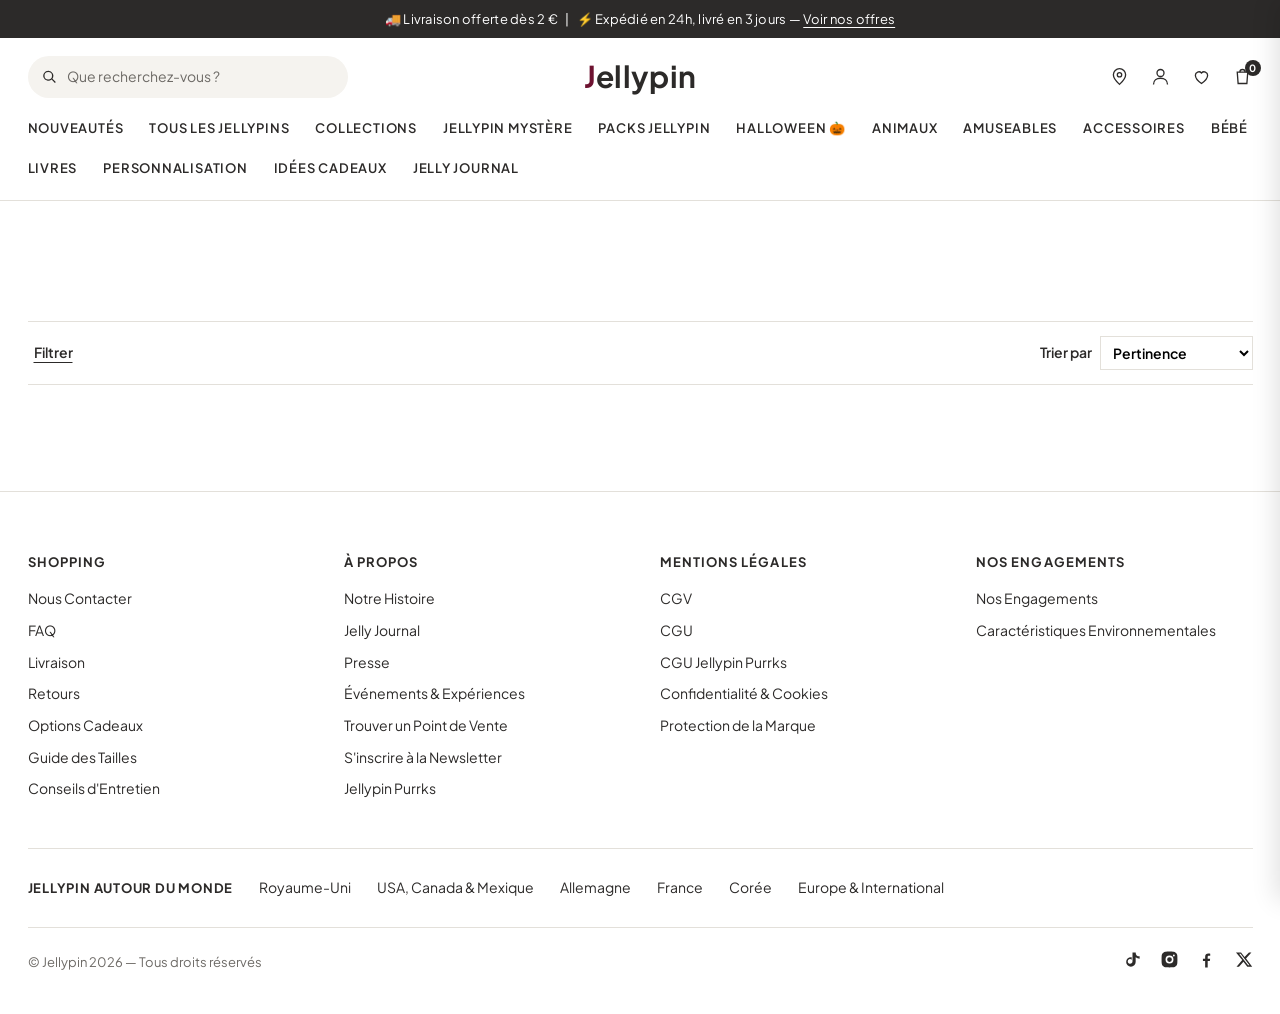
==== category.html @ 3d5dbfa3 "Retire le compte a rebours destockage, refond la page shipping - Supprime le bandeau urgence "DESTOC" ====
﻿<!DOCTYPE html>
<html lang="fr">
<head>
<meta charset="utf-8">
<meta name="viewport" content="width=device-width, initial-scale=1">
<title>Catégorie – Jellypin</title>
<link rel="preconnect" href="https://fonts.googleapis.com">
<link rel="preconnect" href="https://fonts.gstatic.com" crossorigin>
<link href="https://fonts.googleapis.com/css2?family=Plus+Jakarta+Sans:wght@400;500;600;700&display=swap" rel="stylesheet">
<link rel="stylesheet" href="styles.css">
<!-- Statcounter -->
<script type="text/javascript">var sc_project=13353586;var sc_invisible=1;var sc_security="6846dd3d";</script>
<script type="text/javascript" src="https://www.statcounter.com/counter/counter.js" async></script>
</head>
<body>

<div class="promo-bar">
  🚚 Livraison offerte dès 2&nbsp;&euro;&ensp;|&ensp;⚡ Expédié en 24h, livré en 3 jours &mdash; <a href="#" data-open-cart>Voir nos offres</a>
</div>

<header class="header">
  <div class="header__top">
    <form class="search" role="search" onsubmit="return false">
      <svg viewBox="0 0 24 24" aria-hidden="true"><path d="M10 2a8 8 0 105.3 14l5.4 5.4 1.4-1.4-5.4-5.4A8 8 0 0010 2zm0 2a6 6 0 110 12 6 6 0 010-12z"/></svg>
      <input type="search" placeholder="Que recherchez-vous&nbsp;?" aria-label="Recherche">
    </form>

    <a class="logo" href="index.html" aria-label="Jellypin, accueil">
      <span class="logo__mark">Jellypin</span>
    </a>

    <div class="header__actions">
      <button class="search-toggle" aria-label="Rechercher" id="search-toggle">
        <svg viewBox="0 0 24 24"><path d="M10 2a8 8 0 105.3 14l5.4 5.4 1.4-1.4-5.4-5.4A8 8 0 0010 2zm0 2a6 6 0 110 12 6 6 0 010-12z"/></svg>
      </button>
      <a href="#" aria-label="Trouver un point de vente" title="Trouver un point de vente">
        <svg viewBox="0 0 24 24"><path d="M12 21s7-6.3 7-11a7 7 0 10-14 0c0 4.7 7 11 7 11z"/><circle cx="12" cy="10" r="2.5"/></svg>
      </a>
      <a href="#" aria-label="Mon compte" title="Mon compte">
        <svg viewBox="0 0 24 24"><circle cx="12" cy="8" r="4"/><path d="M4 21c0-4.4 3.6-7 8-7s8 2.6 8 7"/></svg>
      </a>
      <a href="#" aria-label="Liste de souhaits" title="Liste de souhaits">
        <svg viewBox="0 0 24 24"><path d="M12 20s-7-4.6-7-9.3A4 4 0 0112 8a4 4 0 017 2.7C19 15.4 12 20 12 20z"/></svg>
      </a>
      <a href="#" aria-label="Panier" title="Panier" data-open-cart>
        <svg viewBox="0 0 24 24"><path d="M6 7h12l-1 13H7L6 7z"/><path d="M9 7a3 3 0 016 0"/></svg>
        <span class="cart-count" data-cart-count>0</span>
      </a>
    </div>
  </div>

  <nav class="nav" aria-label="Navigation principale">
    <ul>
      <li><a href="category.html?c=nouveautes">Nouveautés</a></li>
      <li><a href="category.html?c=tous-les-jellypins">Tous les Jellypins</a></li>
      <li><a href="category.html?c=collections">Collections</a></li>
      <li><a href="product.html?p=jellypin-mystere">Jellypin Myst&egrave;re</a></li>
      <li><a href="category.html?c=packs-jellypin">Packs Jellypin</a></li>
      <li><a href="category.html?c=halloween">Halloween &#127875;</a></li>
      <li><a href="category.html?c=animaux">Animaux</a></li>
      <li><a href="category.html?c=amuseables">Amuseables</a></li>
      <li><a href="category.html?c=accessoires">Accessoires</a></li>
      <li><a href="category.html?c=bebe">Bébé</a></li>
      <li><a href="category.html?c=livres">Livres</a></li>
      <li><a href="category.html?c=personnalisation">Personnalisation</a></li>
      <li><a href="category.html?c=idees-cadeaux">Idées Cadeaux</a></li>
      <li><a href="index.html">Jelly Journal</a></li>
    </ul>
  </nav>
</header>

<main class="container">
  <nav class="crumbs" aria-label="Fil d'Ariane" data-crumbs></nav>

  <header class="cat__head">
    <h1 data-title></h1>
    <p class="cat__intro" data-intro></p>
  </header>

  <nav class="cat__subs" data-subs hidden></nav>

  <div class="cat__bar" data-bar hidden>
    <button class="cat__filter" type="button">Filtrer</button>
    <p data-count></p>
    <label class="cat__sort">Trier par
      <select data-sort>
        <option value="pertinence">Pertinence</option>
        <option value="popularite">Popularité</option>
        <option value="nouveaute">Nouveautés</option>
        <option value="az">A - Z</option>
        <option value="za">Z - A</option>
        <option value="asc">Prix (croissant)</option>
        <option value="desc">Prix (décroissant)</option>
      </select>
    </label>
  </div>

  <div class="cat__grid" data-grid></div>
  <p class="cat__empty" data-empty hidden>Cette catégorie n'a pas de grille produits sur le site d'origine&nbsp;: choisissez une sous-catégorie ci-dessus.</p>
</main>

<footer class="footer">
  <div class="container">
    <div class="footer__cols">
      <div>
        <h3>Shopping</h3>
        <ul>
          <li><a href="#">Nous Contacter</a></li>
          <li><a href="#">FAQ</a></li>
          <li><a href="#">Livraison</a></li>
          <li><a href="#">Retours</a></li>
          <li><a href="#">Options Cadeaux</a></li>
          <li><a href="#">Guide des Tailles</a></li>
          <li><a href="#">Conseils d'Entretien</a></li>
        </ul>
      </div>
      <div>
        <h3>À propos</h3>
        <ul>
          <li><a href="#">Notre Histoire</a></li>
          <li><a href="#">Jelly Journal</a></li>
          <li><a href="#">Presse</a></li>
          <li><a href="#">Événements &amp; Expériences</a></li>
          <li><a href="#">Trouver un Point de Vente</a></li>
          <li><a href="#">S'inscrire à la Newsletter</a></li>
          <li><a href="#">Jellypin Purrks</a></li>
        </ul>
      </div>
      <div>
        <h3>Mentions légales</h3>
        <ul>
          <li><a href="#">CGV</a></li>
          <li><a href="#">CGU</a></li>
          <li><a href="#">CGU Jellypin Purrks</a></li>
          <li><a href="#">Confidentialité &amp; Cookies</a></li>
          <li><a href="#">Protection de la Marque</a></li>
        </ul>
      </div>
      <div>
        <h3>Nos engagements</h3>
        <ul>
          <li><a href="#">Nos Engagements</a></li>
          <li><a href="#">Caractéristiques Environnementales</a></li>
        </ul>
      </div>
    </div>

    <div class="footer__region">
      <strong>Jellypin autour du monde</strong>
      <a href="#">Royaume-Uni</a>
      <a href="#">USA, Canada &amp; Mexique</a>
      <a href="#">Allemagne</a>
      <a href="#">France</a>
      <a href="#">Corée</a>
      <a href="#">Europe &amp; International</a>
    </div>

    <div class="footer__bottom">
      <p>&copy; Jellypin 2026 &mdash; Tous droits réservés</p>
      <div class="footer__social">
        <a href="#" aria-label="TikTok"><svg viewBox="0 0 24 24"><path d="M16 3a5 5 0 005 5v3a8 8 0 01-5-1.8V15a6 6 0 11-6-6c.3 0 .7 0 1 .1v3.1a3 3 0 101 2.3V3h4z"/></svg></a>
        <a href="#" aria-label="Instagram"><svg viewBox="0 0 24 24"><path d="M12 2c2.7 0 3 0 4.1.1 1.1 0 1.8.2 2.4.5.7.3 1.2.6 1.7 1.2.6.5.9 1 1.2 1.7.3.6.5 1.3.5 2.4C22 9 22 9.3 22 12s0 3-.1 4.1c0 1.1-.2 1.8-.5 2.4-.3.7-.6 1.2-1.2 1.7-.5.6-1 .9-1.7 1.2-.6.3-1.3.5-2.4.5C15 22 14.7 22 12 22s-3 0-4.1-.1c-1.1 0-1.8-.2-2.4-.5-.7-.3-1.2-.6-1.7-1.2-.6-.5-.9-1-1.2-1.7-.3-.6-.5-1.3-.5-2.4C2 15 2 14.7 2 12s0-3 .1-4.1c0-1.1.2-1.8.5-2.4.3-.7.6-1.2 1.2-1.7.5-.6 1-.9 1.7-1.2.6-.3 1.3-.5 2.4-.5C9 2 9.3 2 12 2zm0 5a5 5 0 100 10 5 5 0 000-10zm0 2a3 3 0 110 6 3 3 0 010-6zm5.5-3.3a1.2 1.2 0 100 2.4 1.2 1.2 0 000-2.4z"/></svg></a>
        <a href="#" aria-label="Facebook"><svg viewBox="0 0 24 24"><path d="M13.5 22v-8h2.7l.4-3.1h-3.1V8.9c0-.9.3-1.5 1.6-1.5h1.6V4.6c-.3 0-1.3-.1-2.4-.1-2.4 0-4 1.4-4 4.1v2.3H7.5V14h2.8v8h3.2z"/></svg></a>
        <a href="#" aria-label="Twitter"><svg viewBox="0 0 24 24"><path d="M18.9 3H22l-6.8 7.8L23 21h-6.2l-4.9-6.3L6.3 21H3.2l7.2-8.3L2.5 3h6.4l4.4 5.8L18.9 3zm-1.1 16.2h1.7L8.3 4.7H6.5l11.3 14.5z"/></svg></a>
      </div>
    </div>
  </div>
</footer>

<!-- Tiroir panier / paiement -->
<div class="drawer-overlay" id="drawer-overlay"></div>
<aside class="drawer" id="cart-drawer" aria-label="Panier et paiement">
  <div class="drawer__head">
    <h2>Votre panier</h2>
    <button class="drawer__close" id="drawer-close" aria-label="Fermer">&times;</button>
  </div>

  <div class="drawer__items" id="drawer-items"></div>
  <p class="drawer__empty" id="drawer-empty">Votre panier est vide.</p>

  <div class="drawer__shipping">🚚 Livraison offerte dès 2€</div>

  <div class="drawer__spacer"></div>

  <div class="drawer__total" id="drawer-total" hidden>
    <span>Total estimé</span>
    <strong id="drawer-total-amount"></strong>
  </div>
  <p class="drawer__promo" id="drawer-promo" hidden></p>
  <a class="drawer__checkout" id="drawer-checkout" href="#" hidden>Voir le panier et payer</a>
</aside>

<script src="products.js"></script>
<script src="categories.js"></script>
<script src="script.js"></script>
<script src="category.js"></script>
</body>
</html>
---- styles.css ----
﻿/* ==========================================================================
   Reproduction de la page d'accueil fr.jellypin.com
   ========================================================================== */

:root{
  --ink:#2c2a29;
  --cream:#f1deab;
  --cream-light:#faf6ec;
  --burgundy:#6d1230;
  --line:#e3e0da;
  --grey:#6d6a66;
  --max:1265px;
}

*,*::before,*::after{box-sizing:border-box}

html{-webkit-text-size-adjust:100%}

body{
  margin:0;
  font-family:"Plus Jakarta Sans",Arial,Helvetica,sans-serif;
  font-size:16px;
  line-height:1.55;
  color:var(--ink);
  background:#fff;
  overflow-x:hidden;
}

img{display:block;max-width:100%}
a{color:inherit;text-decoration:none}
button{font:inherit;color:inherit;background:none;border:0;cursor:pointer}
h1,h2,h3,p{margin:0}

.container{width:100%;max-width:var(--max);margin:0 auto;padding:0 20px}

/* Bouton contour, style Jellypin -------------------------------------------- */
.btn{
  display:inline-block;
  padding:8px 36px;
  font-size:14px;
  font-weight:600;
  line-height:1.6;
  border:1px solid var(--ink);
  border-radius:0;
  background:transparent;
  color:var(--ink);
  transition:background-color .2s ease,color .2s ease;
}
.btn:hover{background:var(--ink);color:#fff}
.btn--light{border-color:#fff;color:#fff}
.btn--light:hover{background:#fff;color:var(--ink)}

/* ==========================================================================
   Bandeau promo
   ========================================================================== */
.promo-bar{
  background:var(--ink);
  color:#fff;
  text-align:center;
  font-size:13px;
  letter-spacing:.02em;
  padding:9px 20px;
}
.promo-bar a{text-decoration:underline;text-underline-offset:3px}

/* ==========================================================================
   En-tete
   ========================================================================== */
.header{
  position:sticky;
  top:0;
  z-index:60;
  background:#fff;
  border-bottom:1px solid var(--line);
}

.header__top{
  display:grid;
  grid-template-columns:1fr auto 1fr;
  align-items:center;
  gap:24px;
  padding:18px 20px 14px;
  max-width:var(--max);
  margin:0 auto;
}

.search{position:relative;max-width:320px;width:100%}
.search input{
  width:100%;
  padding:9px 14px 9px 38px;
  font:inherit;
  font-size:14px;
  color:var(--ink);
  background:#f5f3ef;
  border:1px solid transparent;
  border-radius:999px;
  outline:none;
}
.search input::placeholder{color:var(--grey)}
.search input:focus{border-color:var(--ink);background:#fff}
.search svg{
  position:absolute;
  left:14px;top:50%;
  width:15px;height:15px;
  transform:translateY(-50%);
  fill:var(--ink);
  pointer-events:none;
}
.search-dropdown{
  position:absolute;
  top:calc(100% + 6px);
  left:0;right:0;
  background:#fff;
  border:1px solid #e5e5e5;
  border-radius:12px;
  box-shadow:0 8px 24px rgba(0,0,0,.12);
  list-style:none;
  margin:0;padding:6px 0;
  z-index:999;
  max-height:380px;
  overflow-y:auto;
}
.search-dropdown__item{
  display:flex;
  align-items:center;
  gap:12px;
  padding:10px 14px;
  cursor:pointer;
  transition:background .15s;
}
.search-dropdown__item:hover{background:#f7f7f7;}
.search-dropdown__item img{
  width:44px;height:44px;
  object-fit:contain;border-radius:8px;
  background:#f0f0f0;flex-shrink:0;
}
.search-dropdown__item span{flex:1;font-size:14px;font-weight:500;color:var(--ink);}
.search-dropdown__item small{font-size:13px;color:#888;white-space:nowrap;}

.logo{display:block;text-align:center}
.logo__mark{
  display:inline-block;
  font-size:30px;
  font-weight:700;
  letter-spacing:.01em;
  line-height:1.1;
  color:var(--ink);
}
.logo__mark::first-letter{color:var(--burgundy)}

.header__actions{
  display:flex;
  justify-content:flex-end;
  align-items:center;
  gap:20px;
}
.header__actions a{position:relative;display:flex;align-items:center}
.header__actions svg{width:21px;height:21px;fill:none;stroke:var(--ink);stroke-width:1.5}
.cart-count{
  position:absolute;
  top:-6px;right:-8px;
  min-width:16px;height:16px;
  padding:0 4px;
  font-size:10px;
  font-weight:700;
  line-height:16px;
  text-align:center;
  color:#fff;
  background:var(--ink);
  border-radius:999px;
}

/* Navigation --------------------------------------------------------------- */
.nav{padding:0 20px 14px;max-width:var(--max);margin:0 auto}
.nav ul{
  display:flex;
  flex-wrap:wrap;
  gap:6px 26px;
  margin:0;
  padding:0;
  list-style:none;
}
.nav a{
  display:inline-block;
  padding:6px 0;
  font-size:13px;
  font-weight:600;
  letter-spacing:.06em;
  text-transform:uppercase;
  border-bottom:2px solid transparent;
}
.nav a:hover{border-bottom-color:var(--ink)}

/* ==========================================================================
   Carrousel heros
   ========================================================================== */
.hero{position:relative;overflow:hidden}
.hero__track{display:flex;transition:transform .55s cubic-bezier(.4,0,.2,1)}
.hero__slide{
  flex:0 0 100%;
  display:flex;
  min-height:704px;
}
.hero__panel{
  flex:0 0 33.333%;
  display:flex;
  flex-direction:column;
  justify-content:center;
  gap:18px;
  padding:32px 48px;
  background:var(--cream);
}
.hero__panel h2{font-size:26px;font-weight:600;line-height:1.25}
.hero__panel p{font-size:15px;line-height:1.7}
.hero__panel .btn{align-self:flex-start}
.hero__panel--dark{background:var(--burgundy);color:#fff}
.hero__media{flex:1 1 auto;overflow:hidden}
.hero__media img{width:100%;height:100%;object-fit:cover}

.hero__arrow{
  position:absolute;
  top:50%;
  z-index:5;
  display:grid;
  place-items:center;
  width:40px;height:40px;
  transform:translateY(-50%);
  background:rgba(255,255,255,.85);
  border-radius:999px;
}
.hero__arrow--prev{left:16px}
.hero__arrow--next{right:16px}
.hero__arrow svg{width:14px;height:14px;stroke:var(--ink);stroke-width:2;fill:none}

.hero__dots{
  position:absolute;
  left:0;right:0;bottom:20px;
  display:flex;
  justify-content:center;
  gap:9px;
}
.hero__dots button{
  width:9px;height:9px;
  background:rgba(44,42,41,.3);
  border-radius:999px;
}
.hero__dots button[aria-current="true"]{background:var(--ink)}

/* ==========================================================================
   Rail de produits
   ========================================================================== */
.rail{padding:56px 0}
.rail__head{
  display:flex;
  align-items:baseline;
  justify-content:space-between;
  gap:16px;
  margin-bottom:24px;
}
.rail__head h2{font-size:30px;font-weight:600}
.rail__head a{font-size:14px;text-decoration:underline;text-underline-offset:4px}

.rail__viewport{position:relative}
.rail__scroller{
  display:flex;
  gap:20px;
  overflow-x:auto;
  scroll-snap-type:x mandatory;
  scroll-behavior:smooth;
  padding-bottom:8px;
  scrollbar-width:none;
}
.rail__scroller::-webkit-scrollbar{display:none}

.card{
  flex:0 0 calc((100% - 80px)/5);
  scroll-snap-align:start;
  text-align:center;
}
.card__img{
  position:relative;
  aspect-ratio:1;
  overflow:hidden;
  background:#f7f5f1;
}
.card__img img{width:100%;height:100%;object-fit:cover;transition:transform .4s ease}
.card:hover .card__img img{transform:scale(1.04)}
.card__wish{
  position:absolute;
  top:10px;right:10px;
  display:grid;place-items:center;
  width:30px;height:30px;
  background:rgba(255,255,255,.9);
  border-radius:999px;
}
.card__wish svg{width:15px;height:15px;fill:none;stroke:var(--ink);stroke-width:1.5}
.card__name{margin-top:14px;font-size:14px;font-weight:600}
.card__price{margin-top:4px;font-size:14px;color:var(--grey)}

.rail__arrow{
  position:absolute;
  top:calc(50% - 30px);
  z-index:5;
  display:grid;place-items:center;
  width:38px;height:38px;
  transform:translateY(-50%);
  background:#fff;
  border:1px solid var(--line);
  border-radius:999px;
}
.rail__arrow--prev{left:-14px}
.rail__arrow--next{right:-14px}
.rail__arrow svg{width:13px;height:13px;stroke:var(--ink);stroke-width:2;fill:none}

/* ==========================================================================
   Trio de categories
   ========================================================================== */
.trio{padding:40px 0 64px}
.trio__grid{display:grid;grid-template-columns:repeat(3,1fr);gap:20px}
.trio__item{text-align:center}
.trio__item figure{margin:0;overflow:hidden;aspect-ratio:634/761}
.trio__item img{width:100%;height:100%;object-fit:cover;transition:transform .5s ease}
.trio__item:hover img{transform:scale(1.04)}
.trio__item figcaption{margin-top:16px;font-size:17px;font-weight:600}

/* ==========================================================================
   Bloc de marque
   ========================================================================== */
.brand{padding:24px 0 64px;text-align:center}
.brand h2{max-width:760px;margin:0 auto;font-size:30px;font-weight:600;line-height:1.3}
.brand p{max-width:820px;margin:20px auto 0;font-size:15px;line-height:1.8;color:var(--grey)}

.brand__banner{margin:44px 0 0;aspect-ratio:16/7.5;overflow:hidden}
.brand__banner img{width:100%;height:100%;object-fit:cover}

.brand__cta{margin-top:44px}
.brand__cta h2{font-size:30px;font-weight:600}
.brand__cta .btn{margin-top:22px}

/* ==========================================================================
   Grille de categories
   ========================================================================== */
.cats{padding:16px 0 72px}
.cats__grid{display:grid;grid-template-columns:repeat(5,1fr);gap:20px}
.cats__item{text-align:center}
.cats__item figure{margin:0;overflow:hidden;aspect-ratio:634/761;background:#f7f5f1}
.cats__item img{width:100%;height:100%;object-fit:cover;transition:transform .5s ease}
.cats__item:hover img{transform:scale(1.04)}
.cats__item figcaption{margin-top:14px;font-size:15px;font-weight:600}
.cats__item--last figure{display:grid;place-items:center;background:var(--cream-light)}
.cats__item--last span{font-size:17px;font-weight:600;text-decoration:underline;text-underline-offset:5px}

/* ==========================================================================
   Banniere Purrks
   ========================================================================== */
.purrks{position:relative;color:#fff;text-align:center}
.purrks__bg{position:absolute;inset:0}
.purrks__bg img{width:100%;height:100%;object-fit:cover}
.purrks__bg::after{content:"";position:absolute;inset:0;background:rgba(44,42,41,.35)}
.purrks__inner{
  position:relative;
  z-index:2;
  display:flex;
  flex-direction:column;
  align-items:center;
  gap:22px;
  padding:88px 20px;
}
.purrks__logo{width:200px;height:auto}
.purrks p{max-width:560px;font-size:17px;font-weight:600;line-height:1.6}
.purrks span{font-size:13px;font-weight:700;letter-spacing:.1em;text-transform:uppercase}

/* ==========================================================================
   Instagram
   ========================================================================== */
.insta{padding:72px 0}
.insta h2{margin-bottom:26px;font-size:30px;font-weight:600;text-align:center}
.insta__grid{display:grid;grid-template-columns:repeat(6,1fr);gap:10px}
.insta__grid figure{margin:0;aspect-ratio:1;overflow:hidden;background:#f7f5f1}
.insta__grid img{width:100%;height:100%;object-fit:cover;transition:transform .5s ease}
.insta__grid figure:hover img{transform:scale(1.06)}

/* ==========================================================================
   Newsletter
   ========================================================================== */
.newsletter{background:var(--cream-light);padding:64px 20px;text-align:center}
.newsletter h2{font-size:26px;font-weight:600}
.newsletter p{margin-top:12px;font-size:15px;color:var(--grey)}
.newsletter form{display:flex;gap:10px;justify-content:center;margin-top:26px;flex-wrap:wrap}
.newsletter input{
  width:340px;
  padding:11px 16px;
  font:inherit;font-size:14px;
  background:#fff;
  border:1px solid var(--ink);
  outline:none;
}

/* ==========================================================================
   Pied de page
   ========================================================================== */
.footer{border-top:1px solid var(--line);padding:60px 0 0;font-size:14px}
.footer h3{
  margin-bottom:16px;
  font-size:13px;
  font-weight:700;
  letter-spacing:.08em;
  text-transform:uppercase;
}
.footer ul{margin:0;padding:0;list-style:none;display:grid;gap:10px}
.footer a:hover{text-decoration:underline;text-underline-offset:3px}

.footer__cols{display:grid;grid-template-columns:repeat(4,1fr);gap:40px}

.footer__region{
  display:flex;
  flex-wrap:wrap;
  align-items:center;
  gap:12px 26px;
  margin-top:48px;
  padding-top:28px;
  border-top:1px solid var(--line);
}
.footer__region strong{font-size:13px;letter-spacing:.06em;text-transform:uppercase}

.footer__bottom{
  display:flex;
  flex-wrap:wrap;
  align-items:center;
  justify-content:space-between;
  gap:18px;
  margin-top:28px;
  padding:22px 0 40px;
  border-top:1px solid var(--line);
  color:var(--grey);
  font-size:13px;
}
.footer__social{display:flex;gap:18px}
.footer__social svg{width:19px;height:19px;fill:var(--ink)}

/* ==========================================================================
   Page categorie
   ========================================================================== */
.cat__head{padding:8px 0 26px;text-align:center}
.cat__head h1{font-size:34px;font-weight:600;letter-spacing:.04em}
.cat__intro{max-width:640px;margin:12px auto 0;font-size:15px;color:var(--grey)}

.cat__subs{
  display:flex;
  flex-wrap:wrap;
  justify-content:center;
  gap:10px 12px;
  margin-bottom:30px;
}
.cat__subs a{
  padding:8px 18px;
  font-size:13px;
  font-weight:600;
  border:1px solid var(--line);
  border-radius:999px;
  transition:border-color .2s ease,background-color .2s ease;
}
.cat__subs a:hover{border-color:var(--ink);background:var(--cream-light)}

.cat__bar{
  display:flex;
  align-items:center;
  justify-content:space-between;
  gap:16px;
  padding:14px 0;
  border-top:1px solid var(--line);
  border-bottom:1px solid var(--line);
  font-size:14px;
}
.cat__filter{font-weight:600;text-decoration:underline;text-underline-offset:4px}
.cat__bar p{color:var(--grey)}
.cat__sort{display:flex;align-items:center;gap:8px;font-weight:600}
.cat__sort select{font:inherit;font-size:14px;padding:6px 8px;border:1px solid var(--line);background:#fff}

.cat__grid{
  display:grid;
  grid-template-columns:repeat(4,1fr);
  gap:32px 20px;
  padding:34px 0 72px;
}
.cat__grid .card{flex:none}

.card__badge{
  position:absolute;
  top:10px;left:10px;
  z-index:2;
  padding:3px 9px;
  font-size:11px;
  font-weight:700;
  letter-spacing:.04em;
  color:var(--ink);
  background:var(--cream);
}

.cat__empty{padding:40px 0 80px;text-align:center;color:var(--grey)}

/* ==========================================================================
   Fiche produit
   ========================================================================== */
.crumbs{padding:22px 0;font-size:13px;color:var(--grey)}
.crumbs a:hover{text-decoration:underline;text-underline-offset:3px}
.crumbs span{color:var(--ink)}

.pdp{display:grid;grid-template-columns:1.15fr 1fr;gap:48px;align-items:start}

.pdp__gallery{display:grid;grid-template-columns:80px 1fr;gap:14px}
.pdp__thumbs{display:grid;gap:10px;align-content:start}
.pdp__thumbs button{padding:0;border:1px solid transparent;background:#f7f5f1;aspect-ratio:1;overflow:hidden}
.pdp__thumbs button[aria-current="true"]{border-color:var(--ink)}
.pdp__thumbs img{width:100%;height:100%;object-fit:cover}
.pdp__main{background:#f7f5f1;aspect-ratio:1;overflow:hidden}
.pdp__main img{width:100%;height:100%;object-fit:cover}

.pdp__info h1{font-size:30px;font-weight:600;line-height:1.25}
.pdp__price{margin-top:10px;font-size:22px;font-weight:600}

.pdp__rating{display:flex;align-items:center;gap:8px;margin-top:10px;font-size:14px;color:var(--grey)}
.stars{color:#f0a500;letter-spacing:1px}
.pdp__rating a{text-decoration:underline;text-underline-offset:3px}

.pdp__sizelink{
  margin-top:18px;
  font-size:14px;
  font-weight:600;
  text-decoration:underline;
  text-underline-offset:4px;
}

.pdp__dims{display:grid;gap:8px;margin:20px 0 0;font-size:14px}
.pdp__dims div{display:flex;gap:10px}
.pdp__dims dt{font-weight:600;min-width:96px}
.pdp__dims dd{margin:0;color:var(--grey)}

.pdp__wish{width:100%;margin-top:26px;padding:14px 36px;font-size:18px;font-weight:500;background:#fff}

.btn-cart{
  display:block;
  width:100%;
  margin-top:12px;
  padding:14px 36px;
  font-size:18px;
  font-weight:500;
  color:var(--ink);
  background:#33cee5;
  border:0;
  border-radius:0;
  transition:filter .2s ease;
}
.btn-cart:hover{filter:brightness(.93)}
.btn-cart:disabled{background:#e6e3dd;color:var(--grey);cursor:not-allowed;filter:none}

.pdp__added{margin-top:12px;font-size:14px;font-weight:600;color:#8a6d1f}

/* Accordeons --------------------------------------------------------------- */
.acc{margin-top:34px;border-top:1px solid var(--line)}
.acc__item{border-bottom:1px solid var(--line)}
.acc__item summary{
  padding:16px 0;
  font-size:13px;
  font-weight:700;
  letter-spacing:.08em;
  text-transform:uppercase;
  cursor:pointer;
  list-style:none;
}
.acc__item summary::-webkit-details-marker{display:none}
.acc__item summary::after{content:"+";float:right;font-size:18px;font-weight:400}
.acc__item[open] summary::after{content:"\2013"}
.acc__body{padding:0 0 20px;font-size:15px;line-height:1.8;color:var(--grey)  overflow-x:hidden;
}
.acc__body p+p{margin-top:14px}

/* Avis --------------------------------------------------------------------- */
.reviews{margin-top:72px;padding-top:36px;border-top:1px solid var(--line)}
.reviews__head{display:flex;flex-wrap:wrap;align-items:center;gap:18px}
.reviews__head h2{font-size:22px;font-weight:600;letter-spacing:.06em}
.reviews__head p{display:flex;align-items:center;gap:8px;font-size:14px;color:var(--grey)}
.reviews__head .btn{margin-left:auto}
.reviews__note{margin-top:16px;max-width:760px;font-size:13px;line-height:1.7;color:var(--grey)}
.reviews__list{display:grid;grid-template-columns:repeat(2,1fr);gap:28px;margin-top:30px}
.review h3{font-size:16px;font-weight:600}
.review .stars{margin-top:4px;font-size:14px}
.review__meta{margin:6px 0 8px;font-size:13px;color:var(--grey)}
.review p:last-child{font-size:15px;line-height:1.7}

/* ==========================================================================
   Adaptatif
   ========================================================================== */
@media (max-width:1100px){
  .card{flex-basis:calc((100% - 60px)/4)}
  .cats__grid{grid-template-columns:repeat(3,1fr)}
  .insta__grid{grid-template-columns:repeat(4,1fr)}
  .cat__grid{grid-template-columns:repeat(3,1fr)}
}

@media (max-width:900px){
  .header__top{grid-template-columns:1fr auto 1fr;gap:12px}
  .search{max-width:200px}
  .logo__mark{font-size:24px}
  .nav ul{gap:4px 18px}
  .nav a{font-size:12px}
  .hero__slide{flex-direction:column;min-height:0}
  .hero__panel{flex:0 0 auto;padding:32px 24px;order:2}
  .hero__media{aspect-ratio:4/3}
  .card{flex-basis:calc((100% - 40px)/3)}
  .trio__grid{grid-template-columns:1fr}
  .footer__cols{grid-template-columns:repeat(2,1fr)}
  .pdp{grid-template-columns:1fr;gap:32px}
  .reviews__list{grid-template-columns:1fr}
}

.search-toggle{
  display:none;
  background:none;border:none;cursor:pointer;padding:4px;
  color:var(--ink);
}
.search-toggle svg{width:22px;height:22px;fill:var(--ink);display:block;}
.search-overlay{
  display:none;
  position:fixed;top:0;left:0;right:0;
  background:#fff;
  padding:14px 16px;
  z-index:1000;
  box-shadow:0 4px 16px rgba(0,0,0,.12);
  align-items:center;gap:10px;
}
.search-overlay.open{display:flex;}
.search-overlay input{
  flex:1;border:1.5px solid #ddd;border-radius:50px;
  padding:10px 18px;font-size:16px;outline:none;
}
.search-overlay input:focus{border-color:var(--ink);}
.search-overlay__close{
  background:none;border:none;font-size:24px;cursor:pointer;color:#888;padding:0 4px;
}
.search-overlay .search-dropdown{
  position:fixed;top:62px;left:0;right:0;border-radius:0;border-left:none;border-right:none;
}

@media (max-width:640px){
  .header__top{grid-template-columns:1fr auto auto;padding:14px 16px 10px}
  .search{display:none}
  .search-toggle{display:flex;align-items:center;}
  .nav{overflow-x:auto}
  .nav ul{flex-wrap:nowrap}
  .nav a{white-space:nowrap}
  .rail__head h2,.brand h2,.brand__cta h2,.insta h2{font-size:24px}
  .card{flex-basis:calc((100% - 20px)/2)}
  .cats__grid{grid-template-columns:repeat(2,1fr)}
  .insta__grid{grid-template-columns:repeat(3,1fr)}
  .cat__grid{grid-template-columns:repeat(2,1fr);gap:24px 14px}
  .cat__head h1{font-size:26px}
  .cat__bar{flex-wrap:wrap;gap:10px}
  .rail__arrow{display:none}
  .newsletter input{width:100%}
  .pdp__gallery{grid-template-columns:1fr}
  .pdp__thumbs{grid-auto-flow:column;grid-auto-columns:64px;overflow-x:auto;order:2}
  .pdp__info h1{font-size:24px}
}

/* ==========================================================================
   Tiroir panier / paiement
   ========================================================================== */
.drawer-overlay{display:none;position:fixed;inset:0;background:rgba(0,0,0,.45);z-index:900}
.drawer-overlay.open{display:block}
.drawer{
  position:fixed;top:0;right:0;width:min(420px,100vw);height:100vh;
  background:#fff;z-index:901;
  display:flex;flex-direction:column;padding:24px 20px;gap:16px;
  transform:translateX(100%);transition:transform .3s cubic-bezier(.4,0,.2,1);
  overflow-y:auto;box-shadow:-4px 0 24px rgba(0,0,0,.12)
}
.drawer.open{transform:none}
.drawer__head{display:flex;justify-content:space-between;align-items:center}
.drawer__head h2{font-size:22px;font-weight:800;margin:0}
.drawer__close{font-size:24px;line-height:1;padding:4px 8px;border-radius:2px}
.drawer__close:hover{background:var(--cream)}

.drawer__items{display:flex;flex-direction:column;gap:16px}
.drawer__item{display:flex;gap:16px;padding-bottom:16px;border-bottom:1px solid var(--line)}
.drawer__item img{width:84px;height:84px;object-fit:contain;background:var(--cream-light);flex-shrink:0}
.drawer__item-info{flex:1;display:flex;flex-direction:column;gap:6px;min-width:0}
.drawer__item-name{font-size:16px;font-weight:600}
.drawer__item-price{font-size:20px;font-weight:800}
.drawer__qty{display:flex;align-items:center;gap:10px;margin-top:2px}
.drawer__qty-btn{
  width:26px;height:26px;border:1px solid var(--line);
  font-size:16px;line-height:1;display:flex;align-items:center;justify-content:center
}
.drawer__qty-btn:hover{border-color:var(--burgundy)}
.drawer__qty span{min-width:16px;text-align:center;font-weight:700}
.drawer__remove{align-self:flex-start;font-size:13px;text-decoration:underline;color:var(--grey)}
.drawer__remove:hover{color:var(--burgundy)}
.drawer__empty{color:var(--grey);font-size:14px;padding:12px 0}

.drawer__shipping{
  background:var(--cream);padding:10px 14px;
  font-size:13px;font-weight:700;border-radius:2px
}

.drawer__spacer{flex:1}

.drawer__total{
  display:flex;justify-content:space-between;align-items:center;
  font-size:16px;font-weight:700;padding-top:12px;border-top:1px solid var(--line)
}
.drawer__promo{
  background:var(--cream);color:var(--burgundy);
  font-size:13px;font-weight:600;padding:8px 12px;margin:0
}
.drawer__checkout{
  display:block;width:100%;text-align:center;
  background:var(--ink);color:#fff;padding:16px;
  font-size:16px;font-weight:600;border:0;border-radius:0
}
.drawer__checkout:hover{background:var(--burgundy)}

/* --- Modale guide des tailles ------------------------------------------- */
.sizeguide-overlay{
  position:fixed;inset:0;z-index:60;
  background:rgba(0,0,0,.45);
  opacity:0;visibility:hidden;transition:opacity .2s ease,visibility .2s ease;
}
.sizeguide-overlay.open{opacity:1;visibility:visible}
.sizeguide{
  position:fixed;z-index:61;
  top:50%;left:50%;transform:translate(-50%,-46%) scale(.98);
  width:min(560px,calc(100vw - 32px));
  max-height:min(80vh,720px);
  display:flex;flex-direction:column;
  background:#fff;
  opacity:0;visibility:hidden;
  transition:opacity .2s ease,visibility .2s ease,transform .2s ease;
}
.sizeguide.open{opacity:1;visibility:visible;transform:translate(-50%,-50%) scale(1)}
.sizeguide__head{
  display:flex;align-items:center;justify-content:space-between;
  gap:16px;padding:20px 24px;border-bottom:1px solid var(--line);
}
.sizeguide__head h2{margin:0;font-size:18px;letter-spacing:.02em}
.sizeguide__close{
  border:0;background:none;font-size:28px;line-height:1;
  padding:0 4px;cursor:pointer;color:var(--ink);
}
.sizeguide__body{padding:20px 24px 24px;overflow-y:auto}
.sizeguide__body>p{margin:0 0 16px;font-size:14px;line-height:1.6}
.sizeguide__table{width:100%;border-collapse:collapse;font-size:14px}
.sizeguide__table th,.sizeguide__table td{
  text-align:left;padding:10px 12px;border-bottom:1px solid var(--line);
}
.sizeguide__table th{
  background:var(--cream-light);font-weight:600;
  font-size:12px;text-transform:uppercase;letter-spacing:.06em;
}
.sizeguide__table td:first-child{font-weight:600}
.sizeguide__note{margin:16px 0 0;font-size:13px;color:#666;line-height:1.6}
.pdp__sizelink{cursor:pointer}

/* Mention de prix d'appel sur une tuile de categorie */
/* --- Bannière Jellypin Mystère ------------------------------------------ */
.mystere-banner{
  display:flex;
  align-items:center;
  background:#1a0a2e;
  color:#fff;
  text-decoration:none;
  overflow:hidden;
  min-height:180px;
}
.mystere-banner__img{
  position:relative;
  flex:0 0 220px;
  height:220px;
  overflow:hidden;
}
.mystere-banner__collage{
  display:grid;
  grid-template-columns:1fr 1fr;
  grid-template-rows:1fr 1fr;
  width:100%;
  height:100%;
}
.mystere-banner__img img{
  width:100%;
  height:100%;
  object-fit:contain;
  background:#1a0a2e;
}
.mystere-banner__qmark{
  position:absolute;
  top:50%;
  left:50%;
  transform:translate(-50%,-50%);
  font-size:100px;
  font-weight:900;
  color:#fff;
  text-shadow:0 4px 20px rgba(0,0,0,.6);
  line-height:1;
  pointer-events:none;
  user-select:none;
}
.mystere-banner__body{
  flex:1;
  padding:24px 32px;
}
.mystere-banner__label{
  font-size:11px;
  letter-spacing:.12em;
  text-transform:uppercase;
  color:#c9a0ff;
  margin:0 0 6px;
}
.mystere-banner__title{
  font-size:clamp(22px,4vw,36px);
  font-weight:800;
  margin:0 0 8px;
  line-height:1.1;
}
.mystere-banner__sub{
  font-size:14px;
  color:rgba(255,255,255,.75);
  margin:0 0 16px;
  max-width:420px;
}
.mystere-banner__cta{
  display:inline-block;
  background:#7c3aed;
  color:#fff;
  padding:10px 22px;
  border-radius:50px;
  font-size:15px;
  font-weight:700;
  transition:background .2s;
}
.mystere-banner:hover .mystere-banner__cta{background:#6d28d9;}
@media(max-width:600px){
  .mystere-banner{flex-direction:column;}
  .mystere-banner__img{flex:none;width:100%;height:180px;}
  .mystere-banner__body{padding:20px 16px;}
}

.trio__from{
  display:block;
  margin-top:4px;
  font-size:13px;
  font-weight:600;
  letter-spacing:.04em;
  text-transform:uppercase;
  color:var(--burgundy);
}
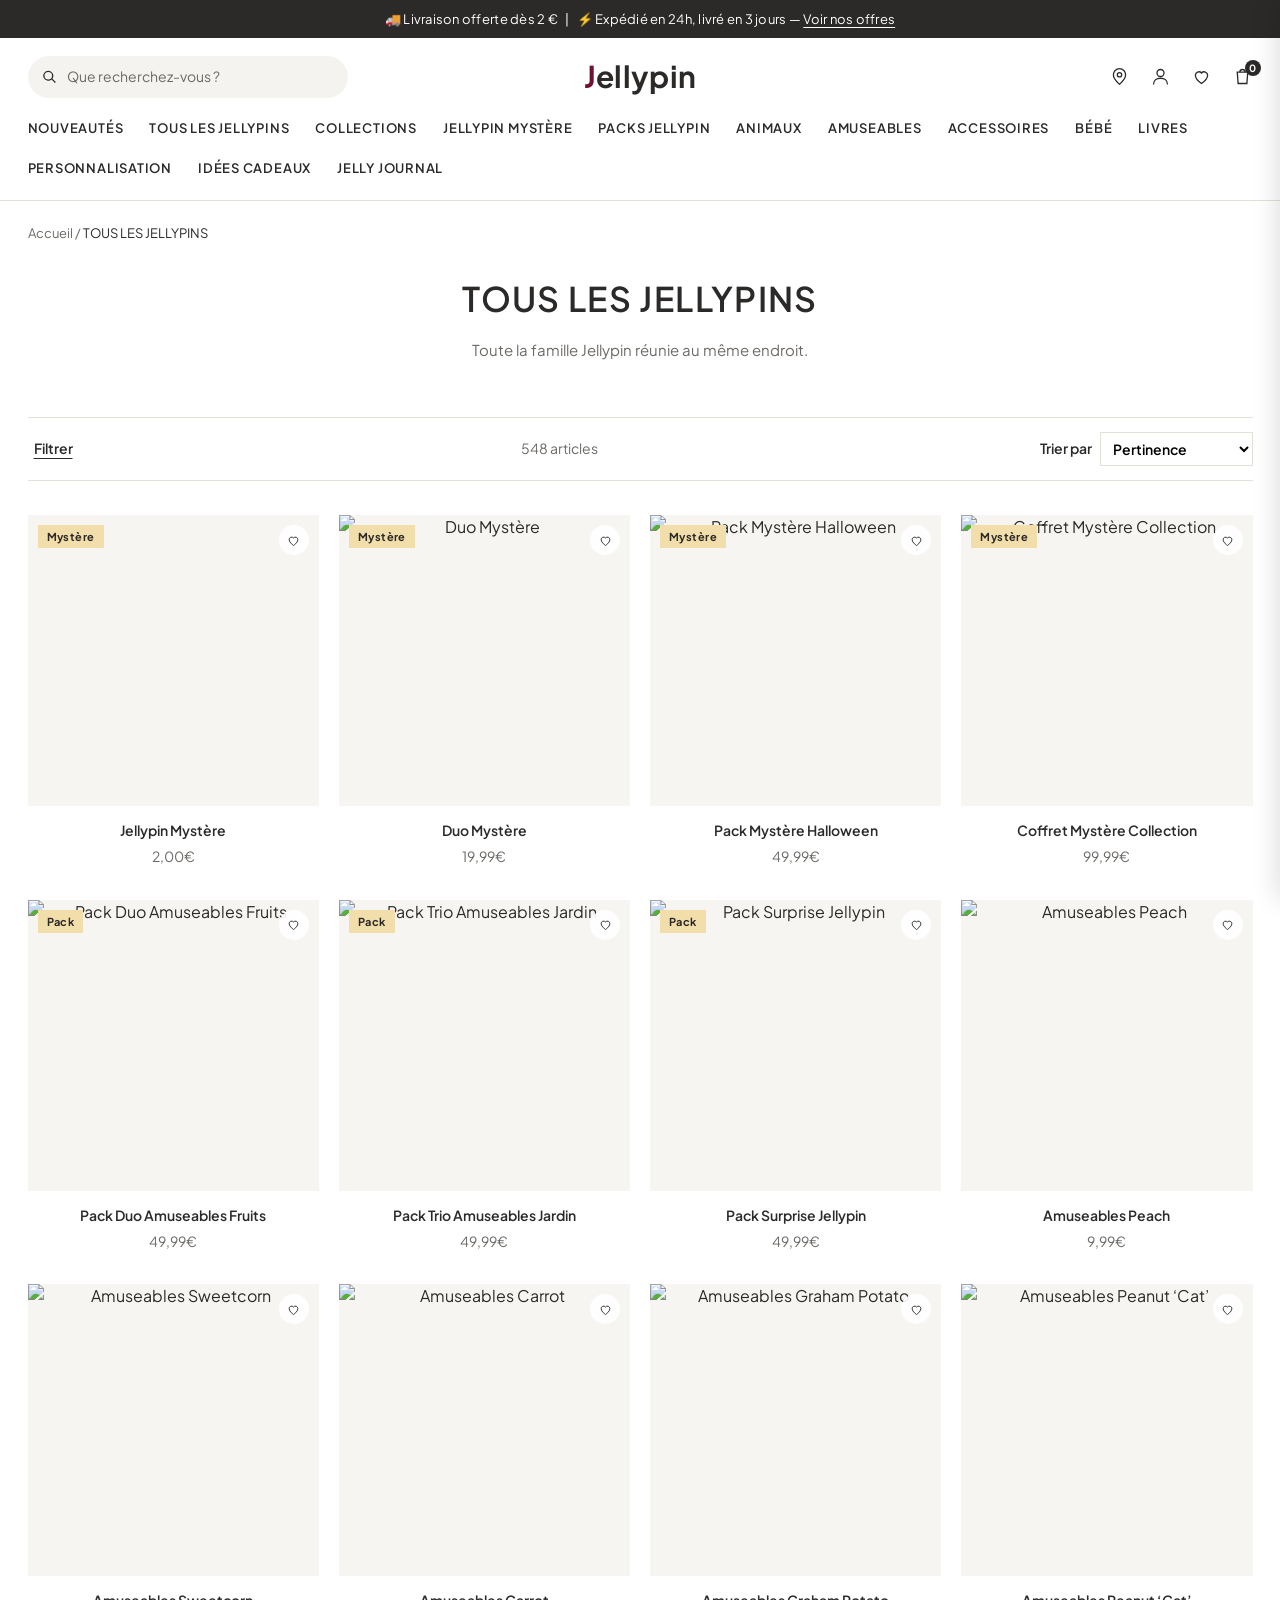
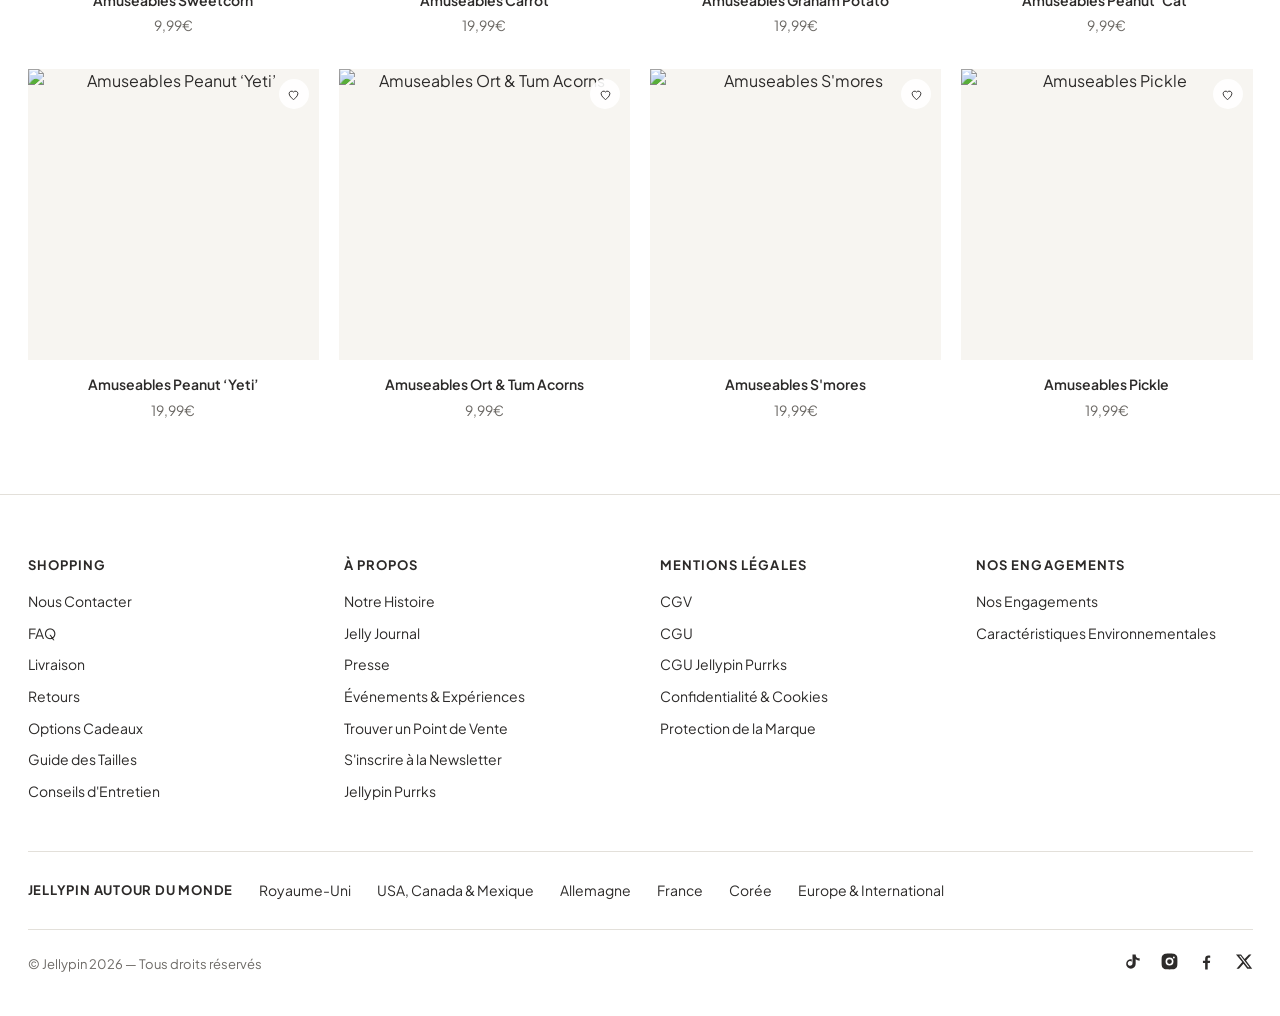
==== commit 81edfbf1: "Retire les 84 articles Halloween dont les images ne s'affichent plus Le domaine jellyween.com qui he" ====
--- a/category.html
+++ b/category.html
@@ -56,7 +56,6 @@
       <li><a href="category.html?c=collections">Collections</a></li>
       <li><a href="product.html?p=jellypin-mystere">Jellypin Myst&egrave;re</a></li>
       <li><a href="category.html?c=packs-jellypin">Packs Jellypin</a></li>
-      <li><a href="category.html?c=halloween">Halloween &#127875;</a></li>
       <li><a href="category.html?c=animaux">Animaux</a></li>
       <li><a href="category.html?c=amuseables">Amuseables</a></li>
       <li><a href="category.html?c=accessoires">Accessoires</a></li>
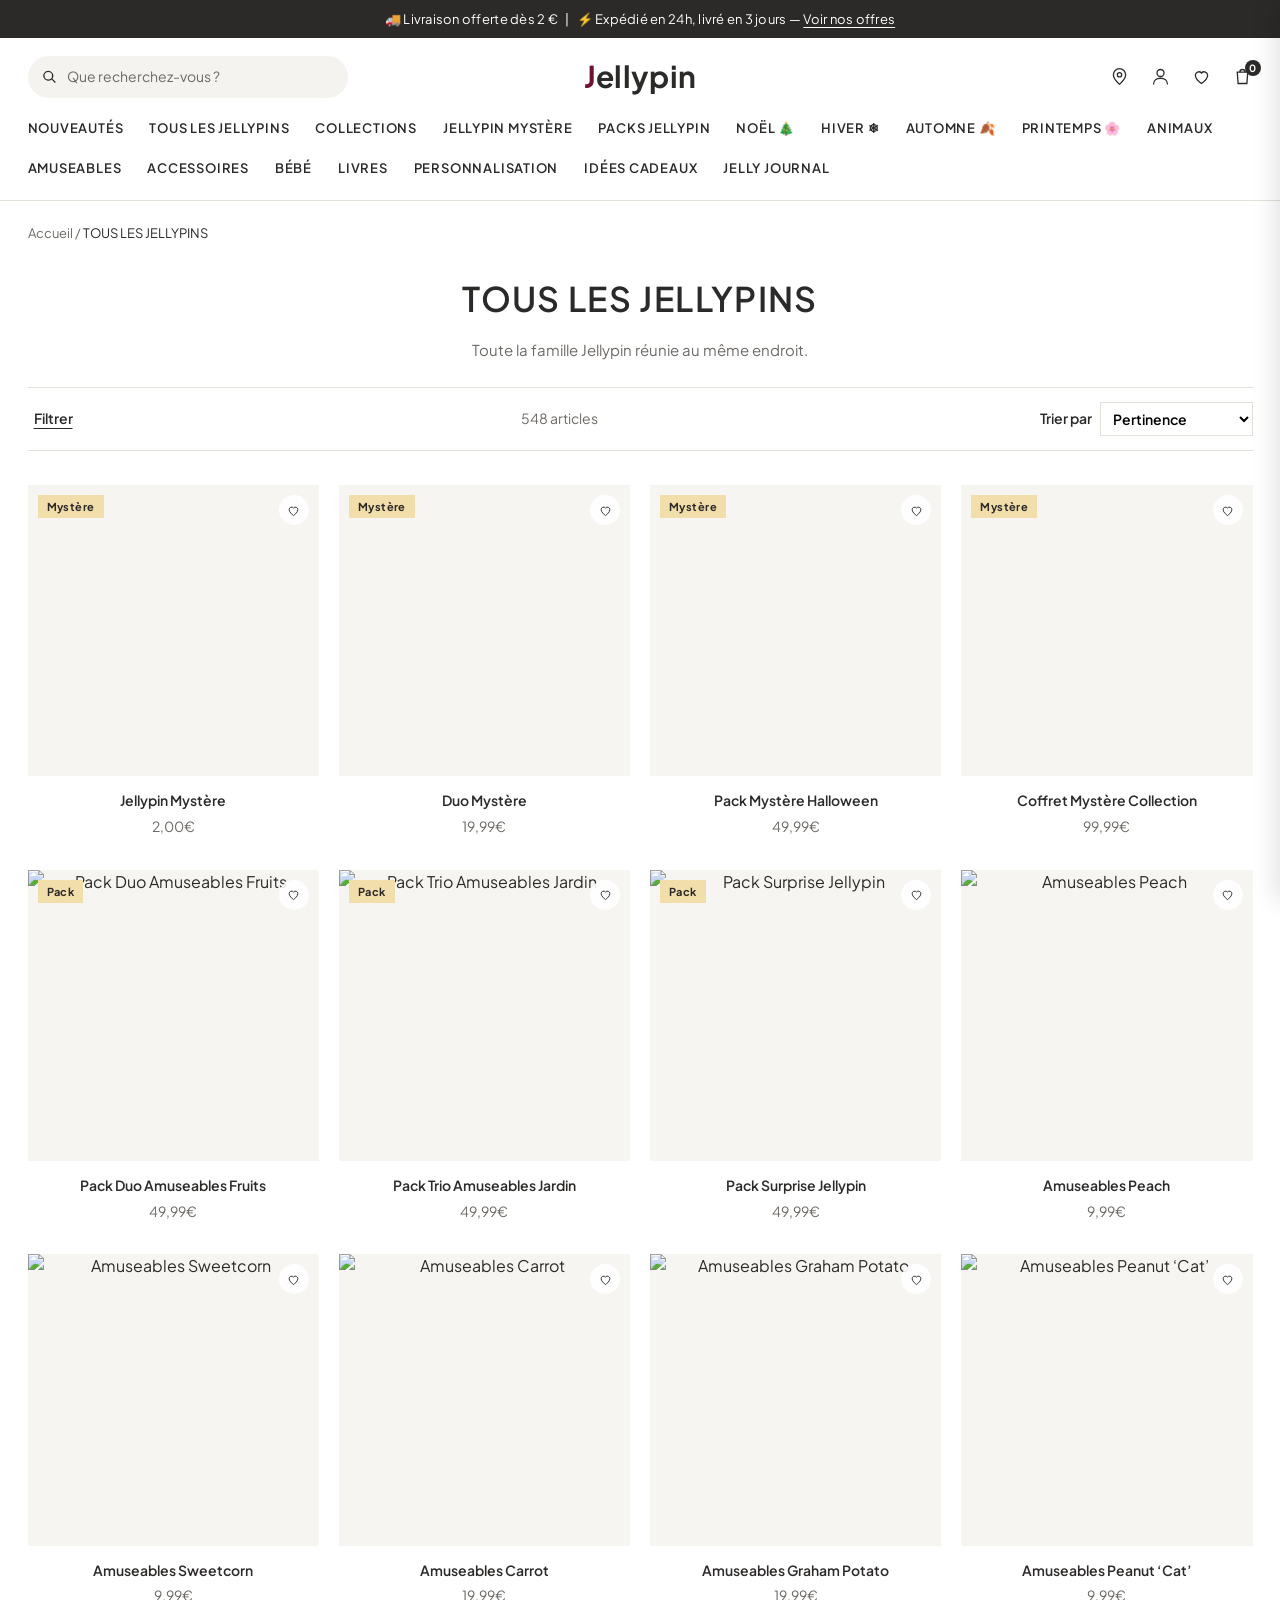
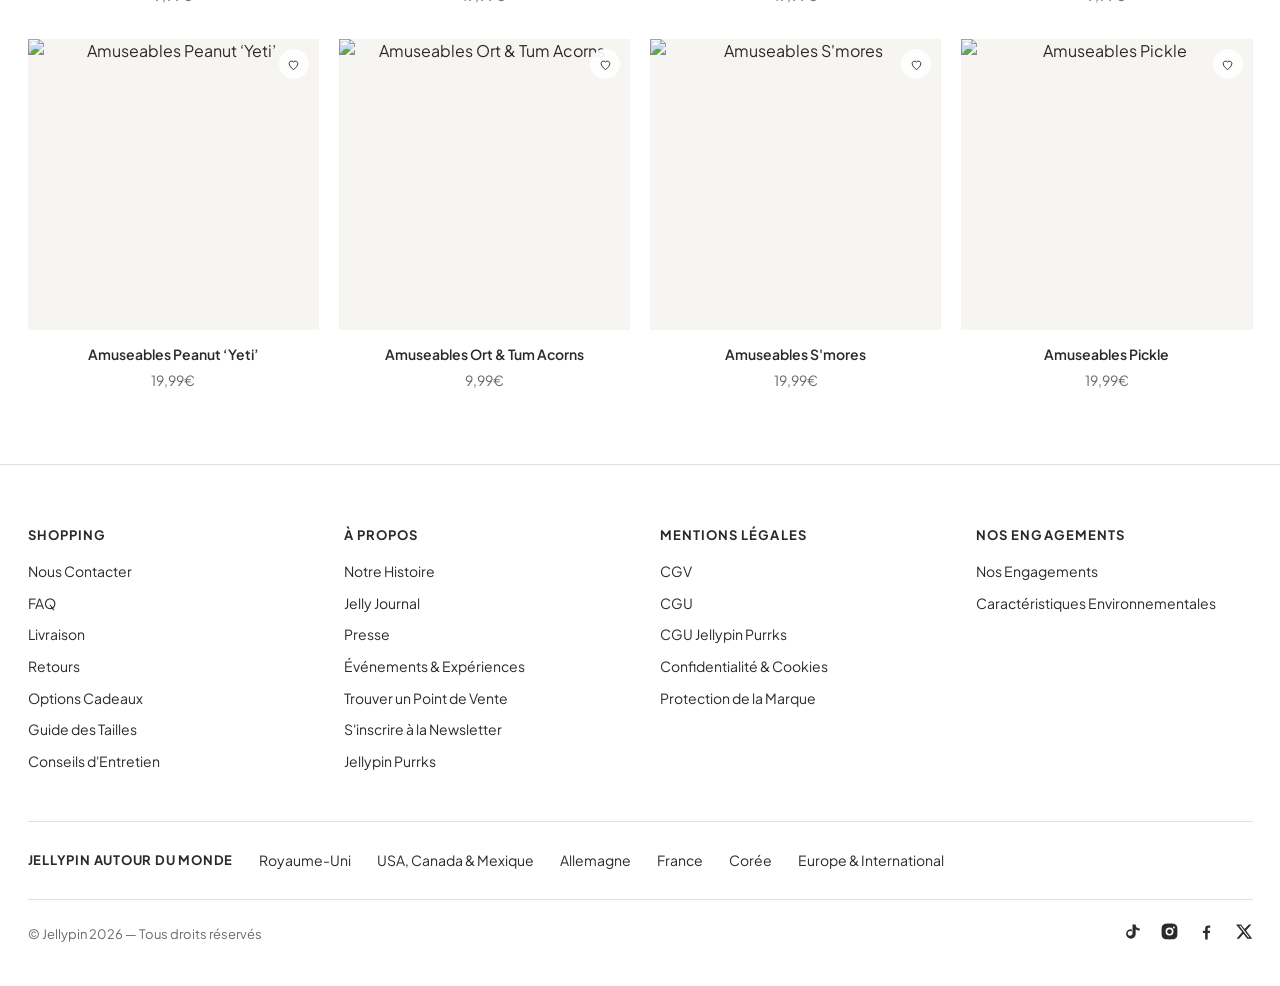
==== commit cbea8645: "Ajoute les collections Noel, Hiver, Automne et Printemps (177 produits) Les planches fournies etaien" ====
--- a/category.html
+++ b/category.html
@@ -56,6 +56,10 @@
       <li><a href="category.html?c=collections">Collections</a></li>
       <li><a href="product.html?p=jellypin-mystere">Jellypin Myst&egrave;re</a></li>
       <li><a href="category.html?c=packs-jellypin">Packs Jellypin</a></li>
+      <li><a href="category.html?c=noel">No&euml;l &#127876;</a></li>
+      <li><a href="category.html?c=hiver">Hiver &#10052;</a></li>
+      <li><a href="category.html?c=automne">Automne &#127810;</a></li>
+      <li><a href="category.html?c=printemps">Printemps &#127800;</a></li>
       <li><a href="category.html?c=animaux">Animaux</a></li>
       <li><a href="category.html?c=amuseables">Amuseables</a></li>
       <li><a href="category.html?c=accessoires">Accessoires</a></li>
--- a/styles.css
+++ b/styles.css
@@ -27,6 +27,7 @@
 }
 
 img{display:block;max-width:100%}
+[hidden]{display:none!important}
 a{color:inherit;text-decoration:none}
 button{font:inherit;color:inherit;background:none;border:0;cursor:pointer}
 h1,h2,h3,p{margin:0}
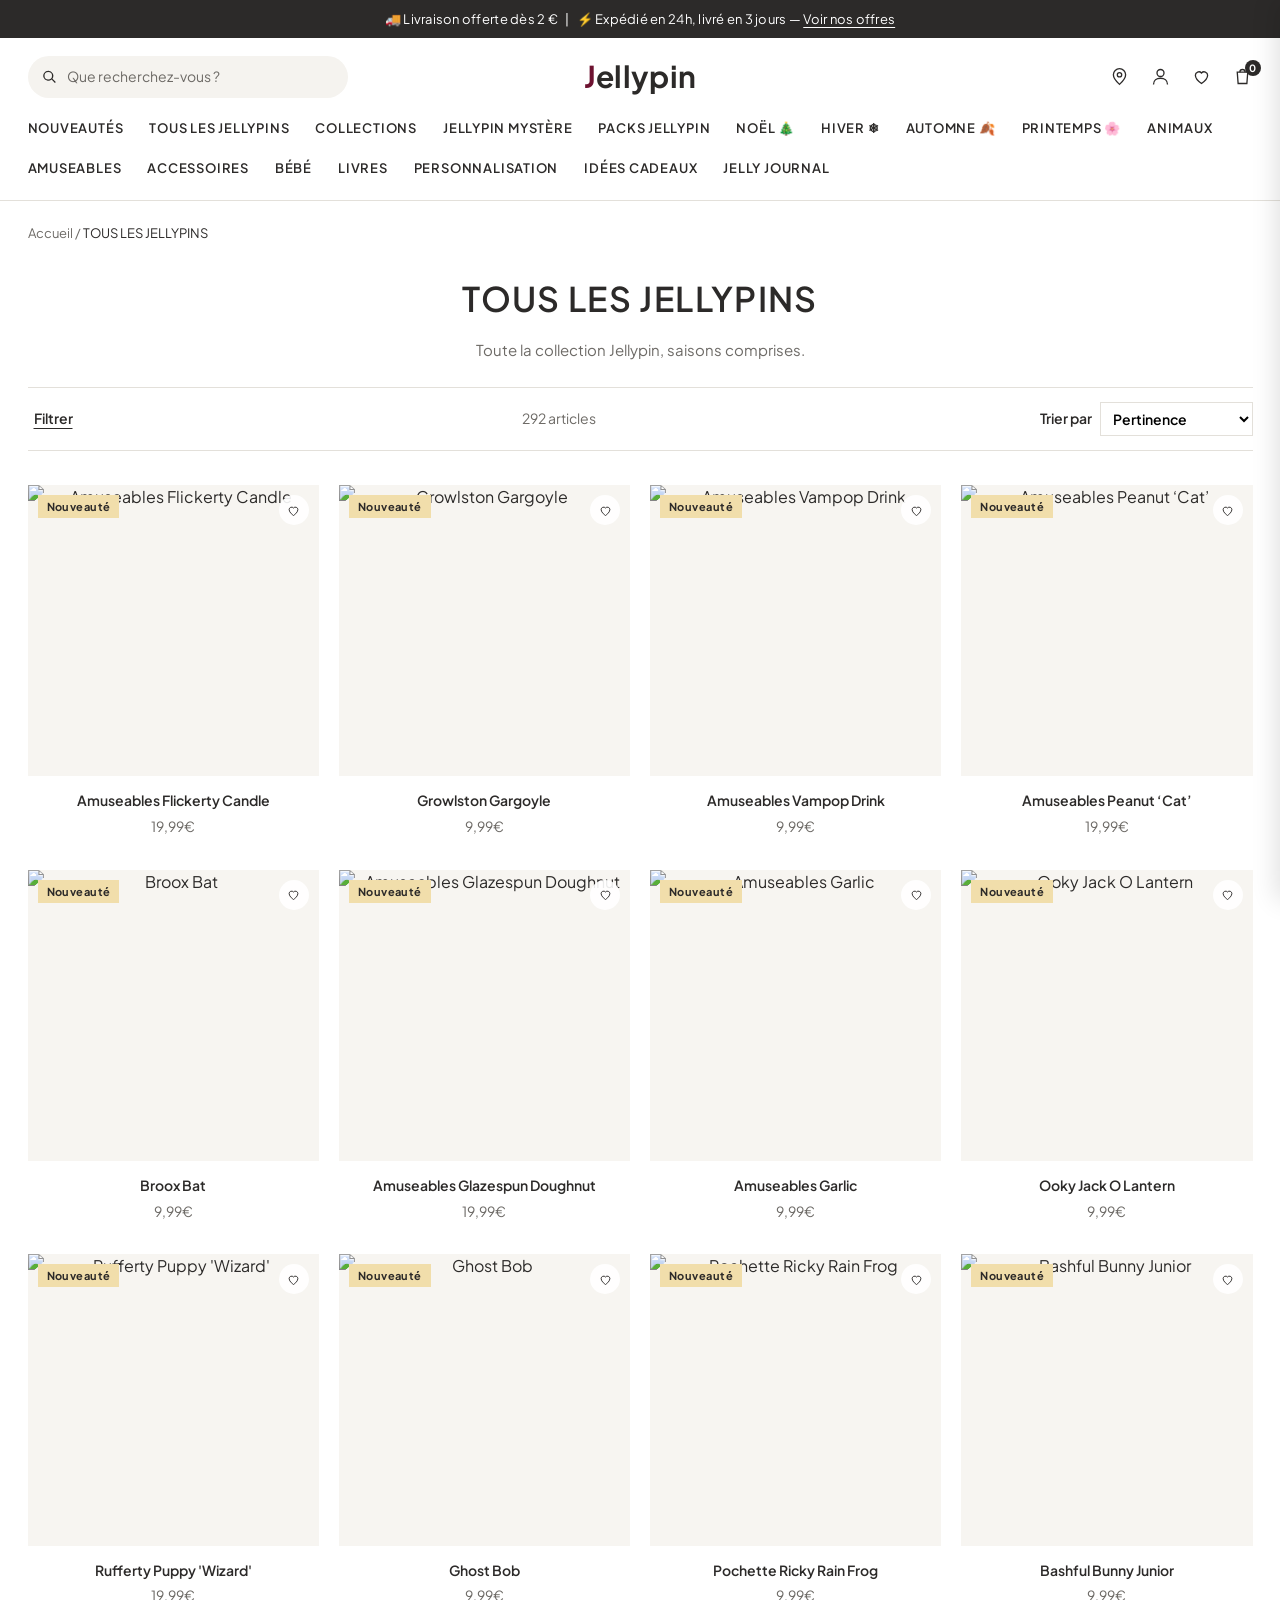
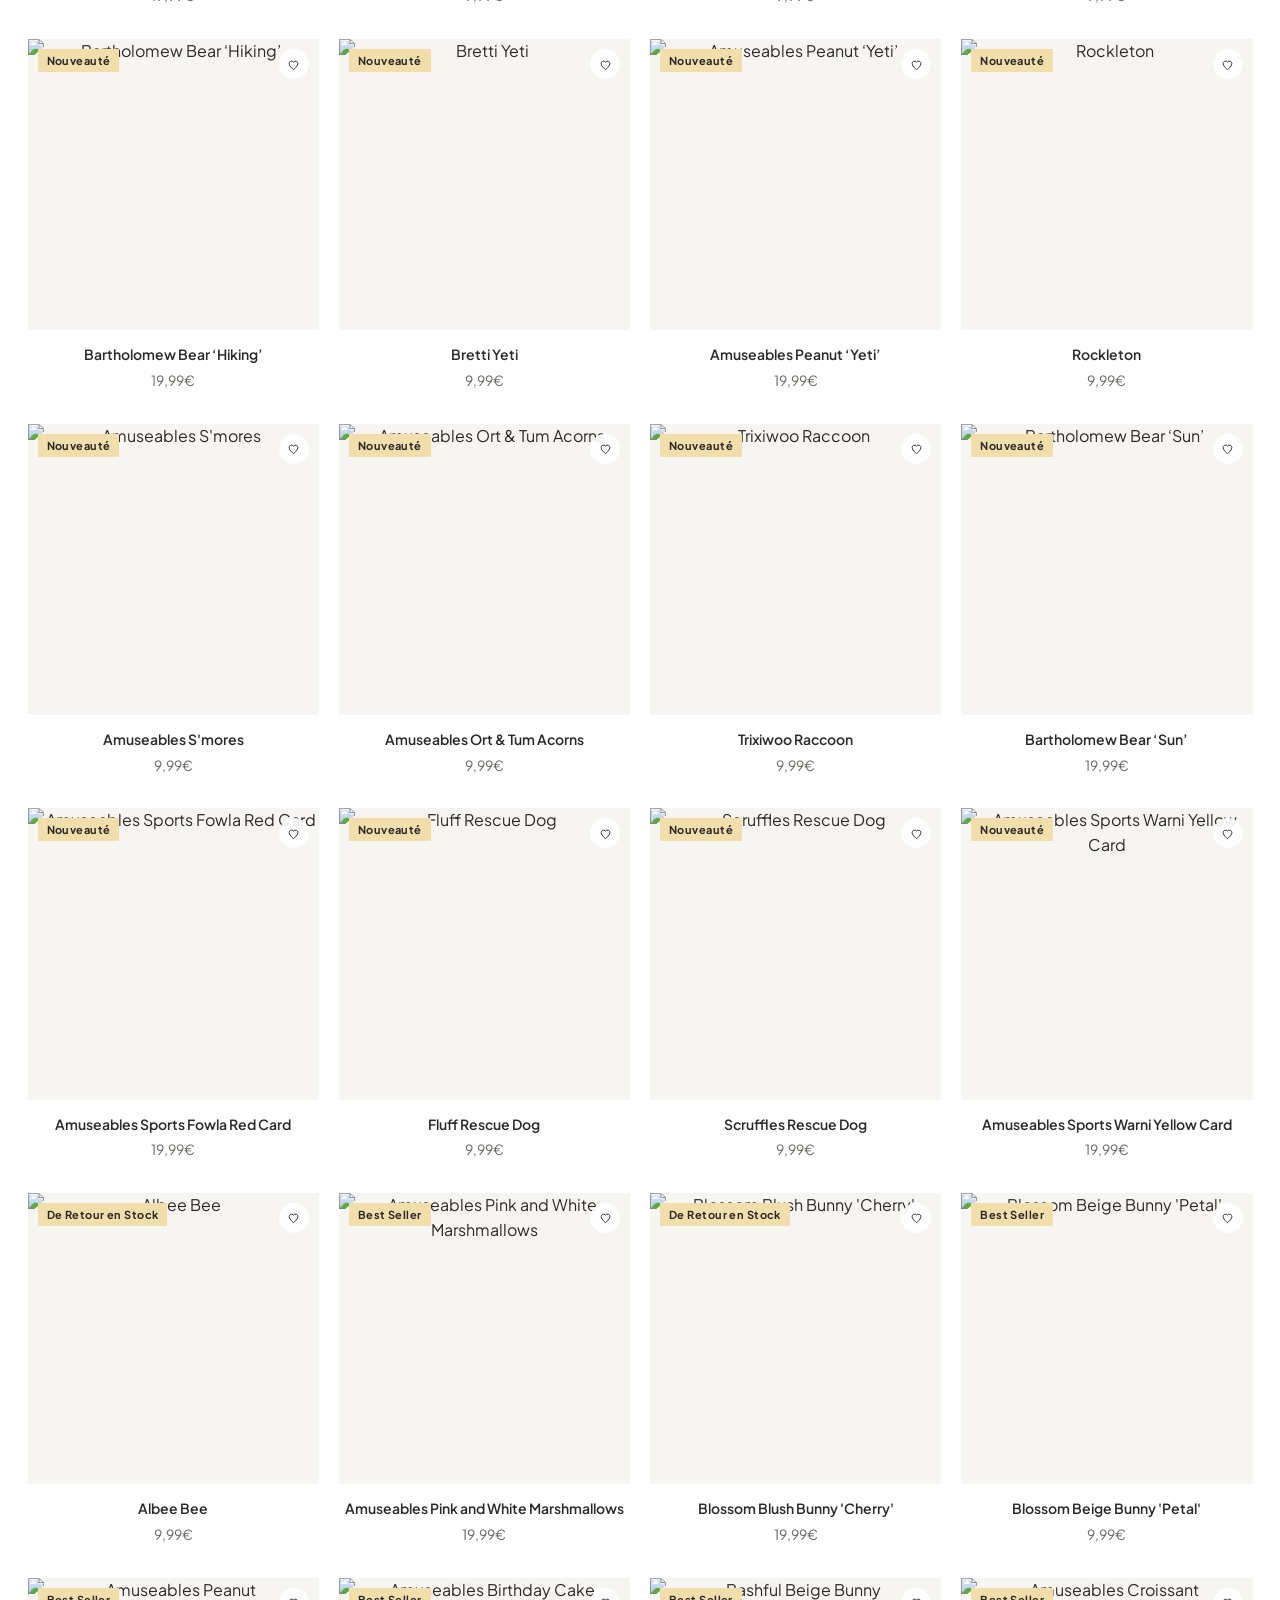
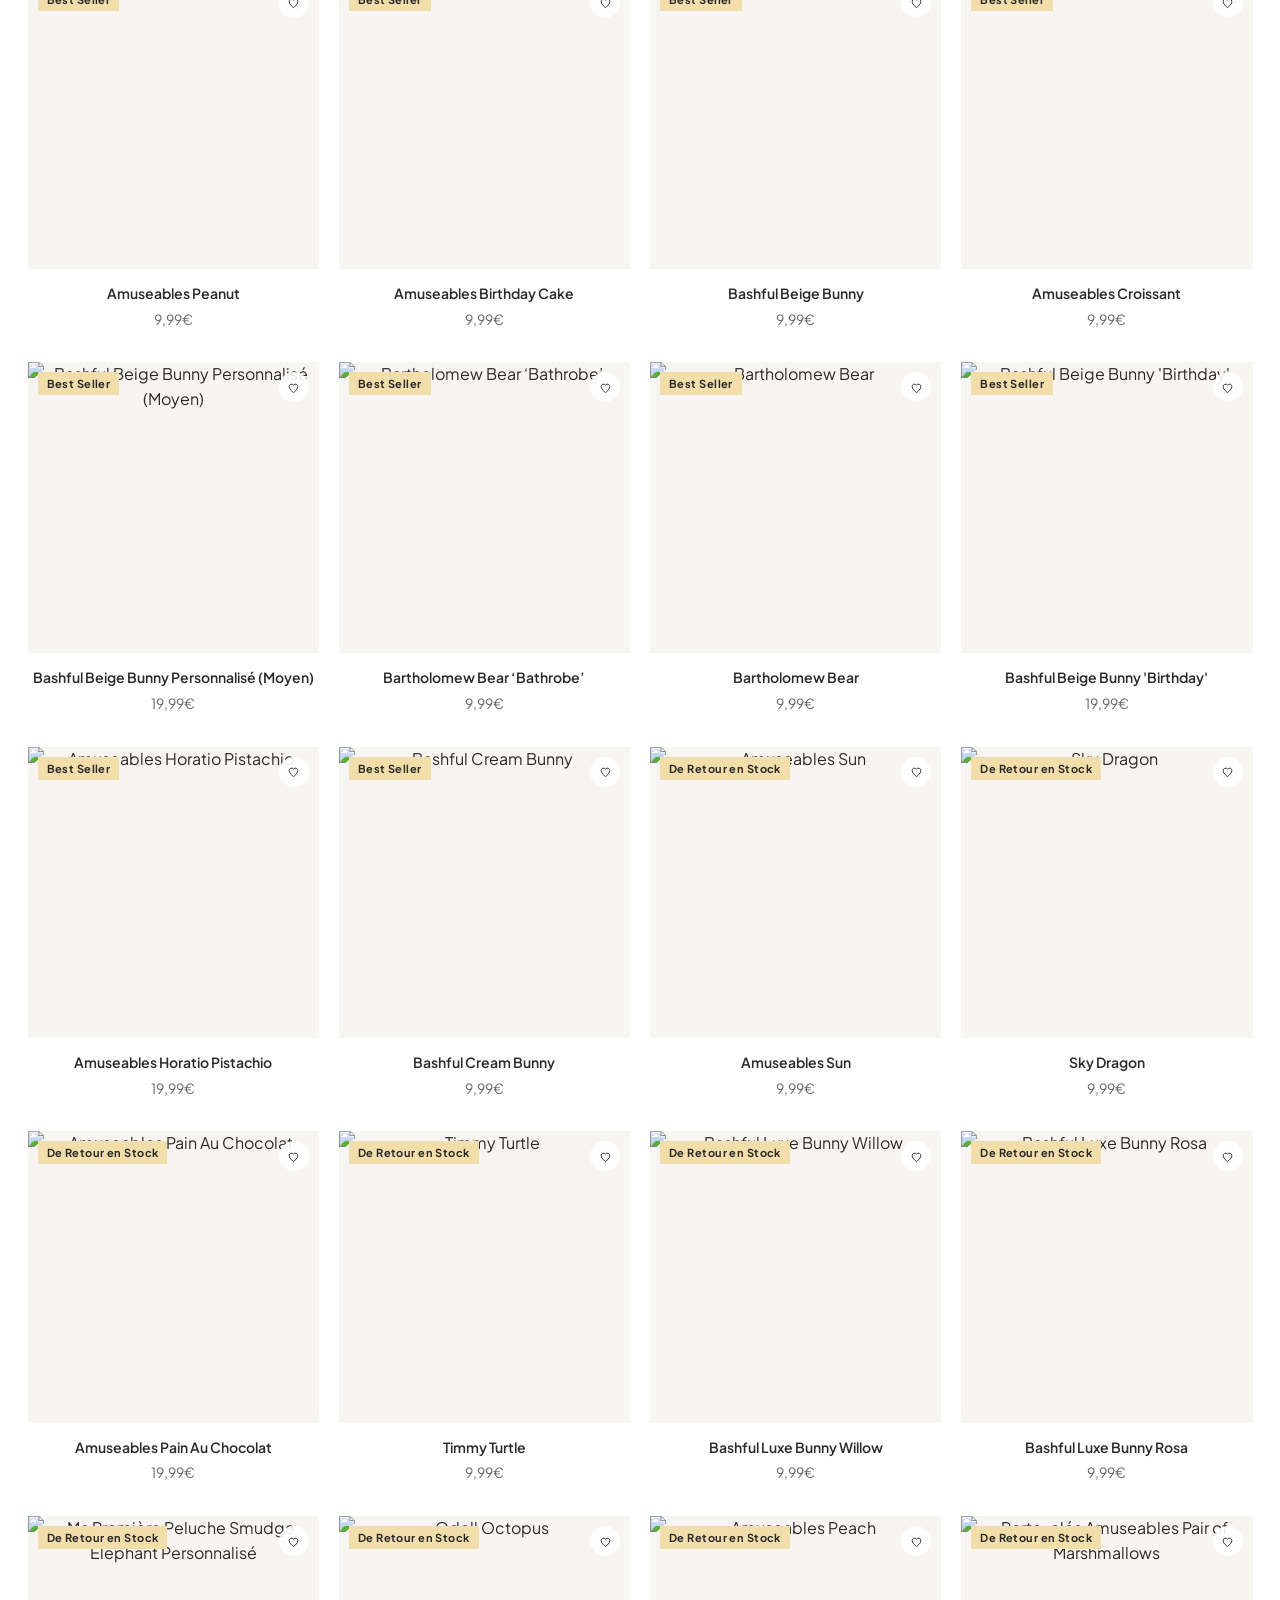
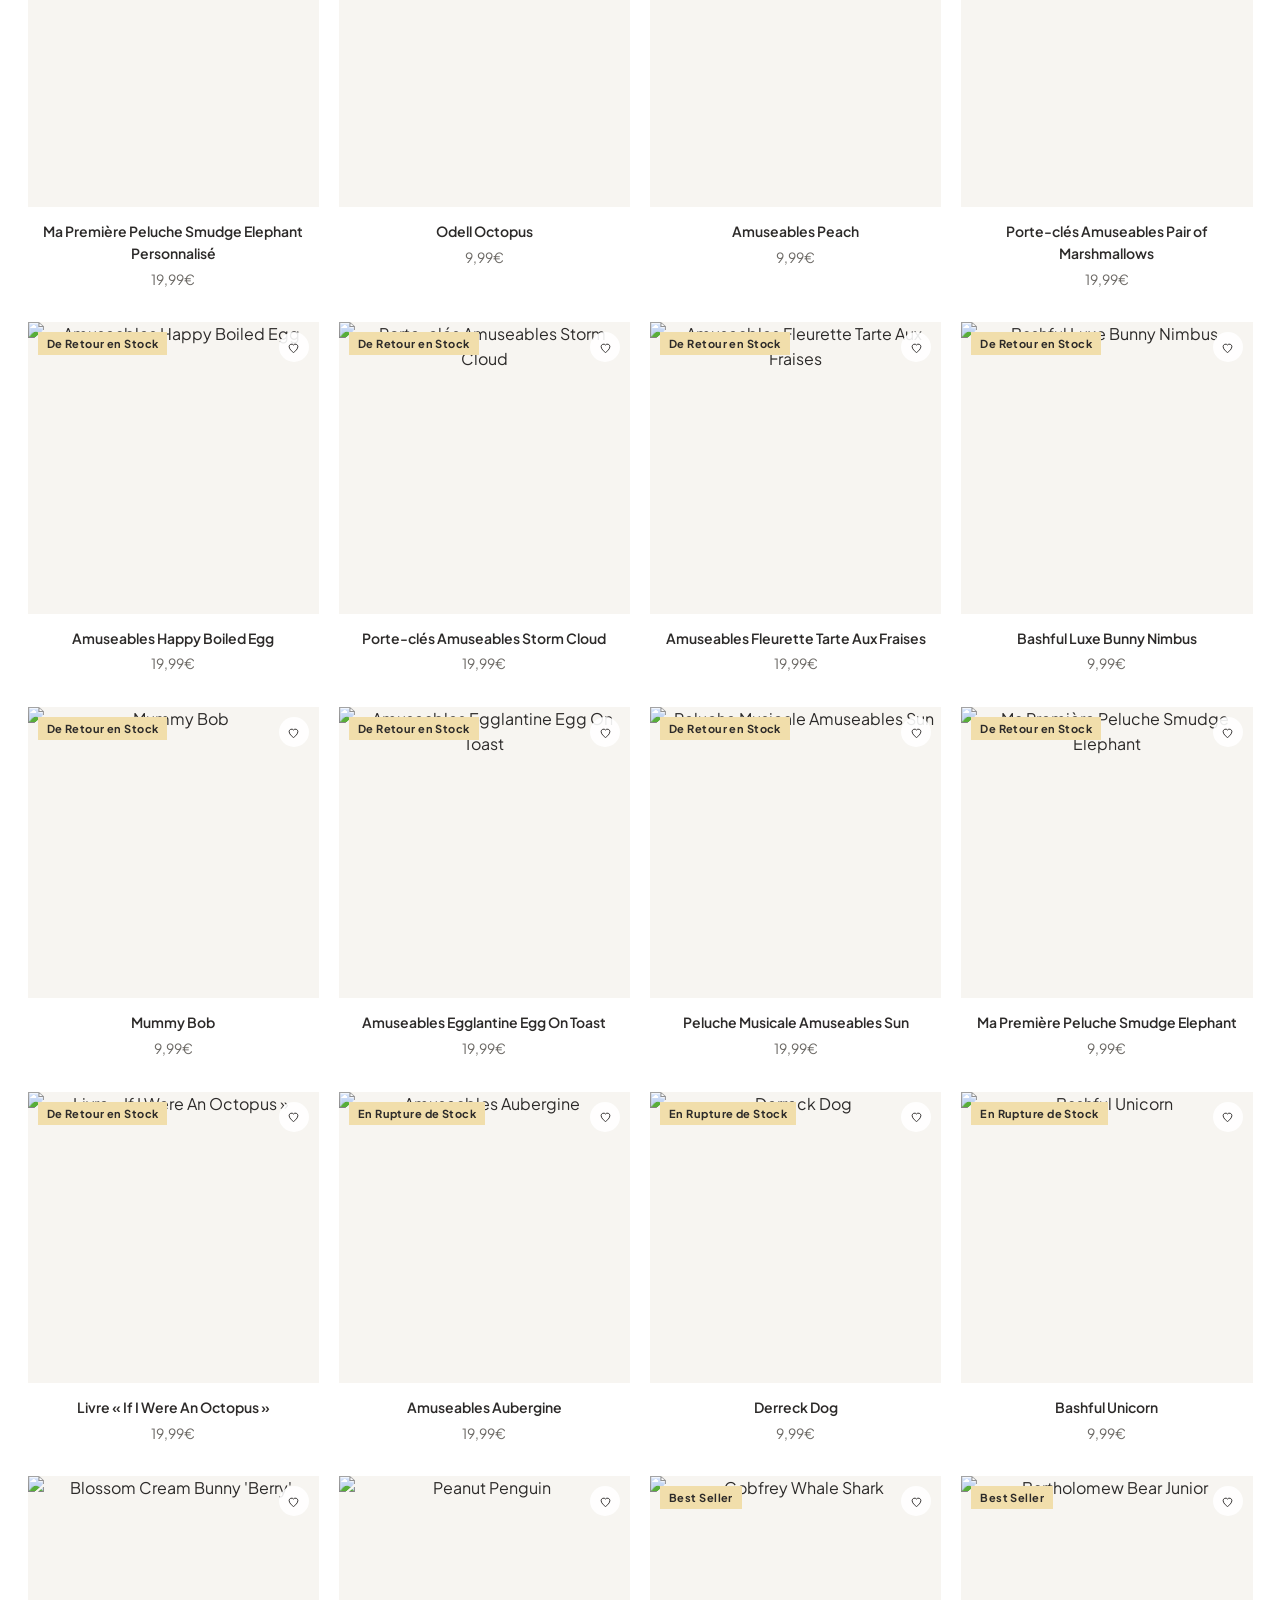
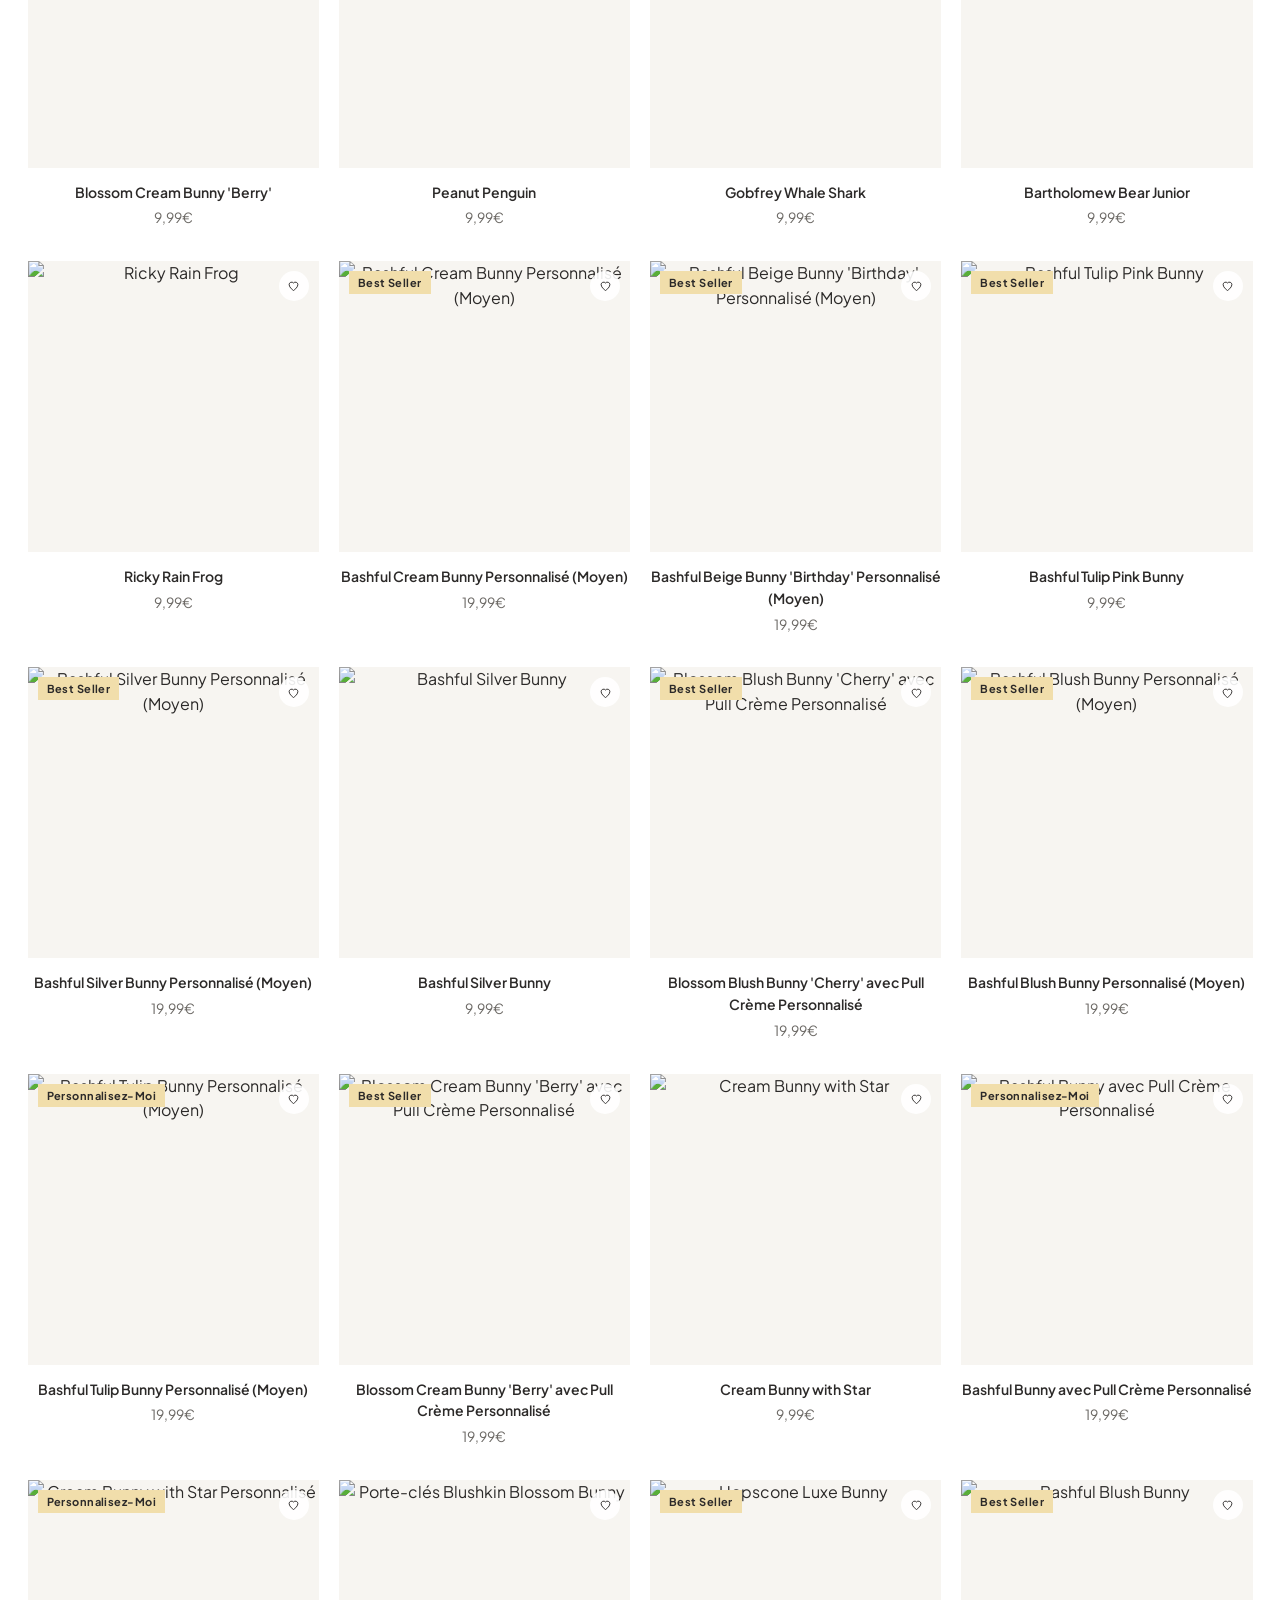
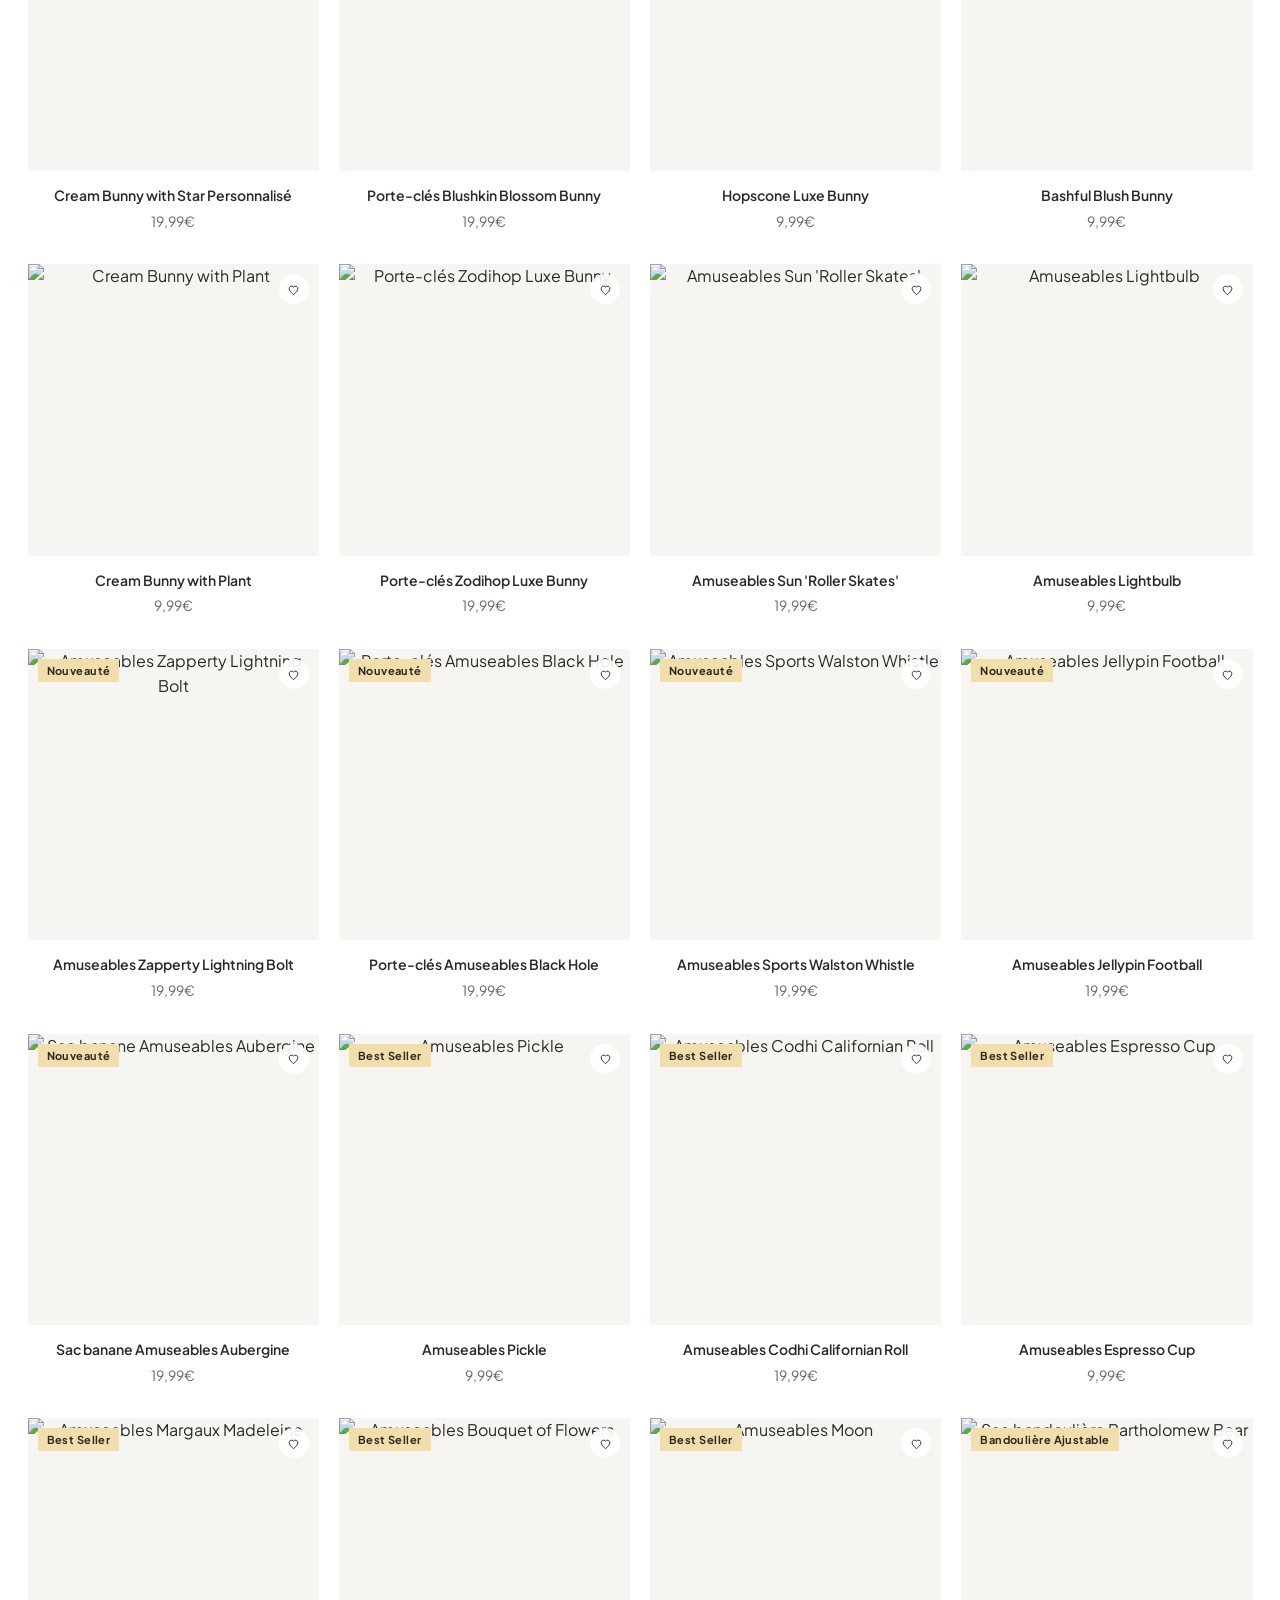
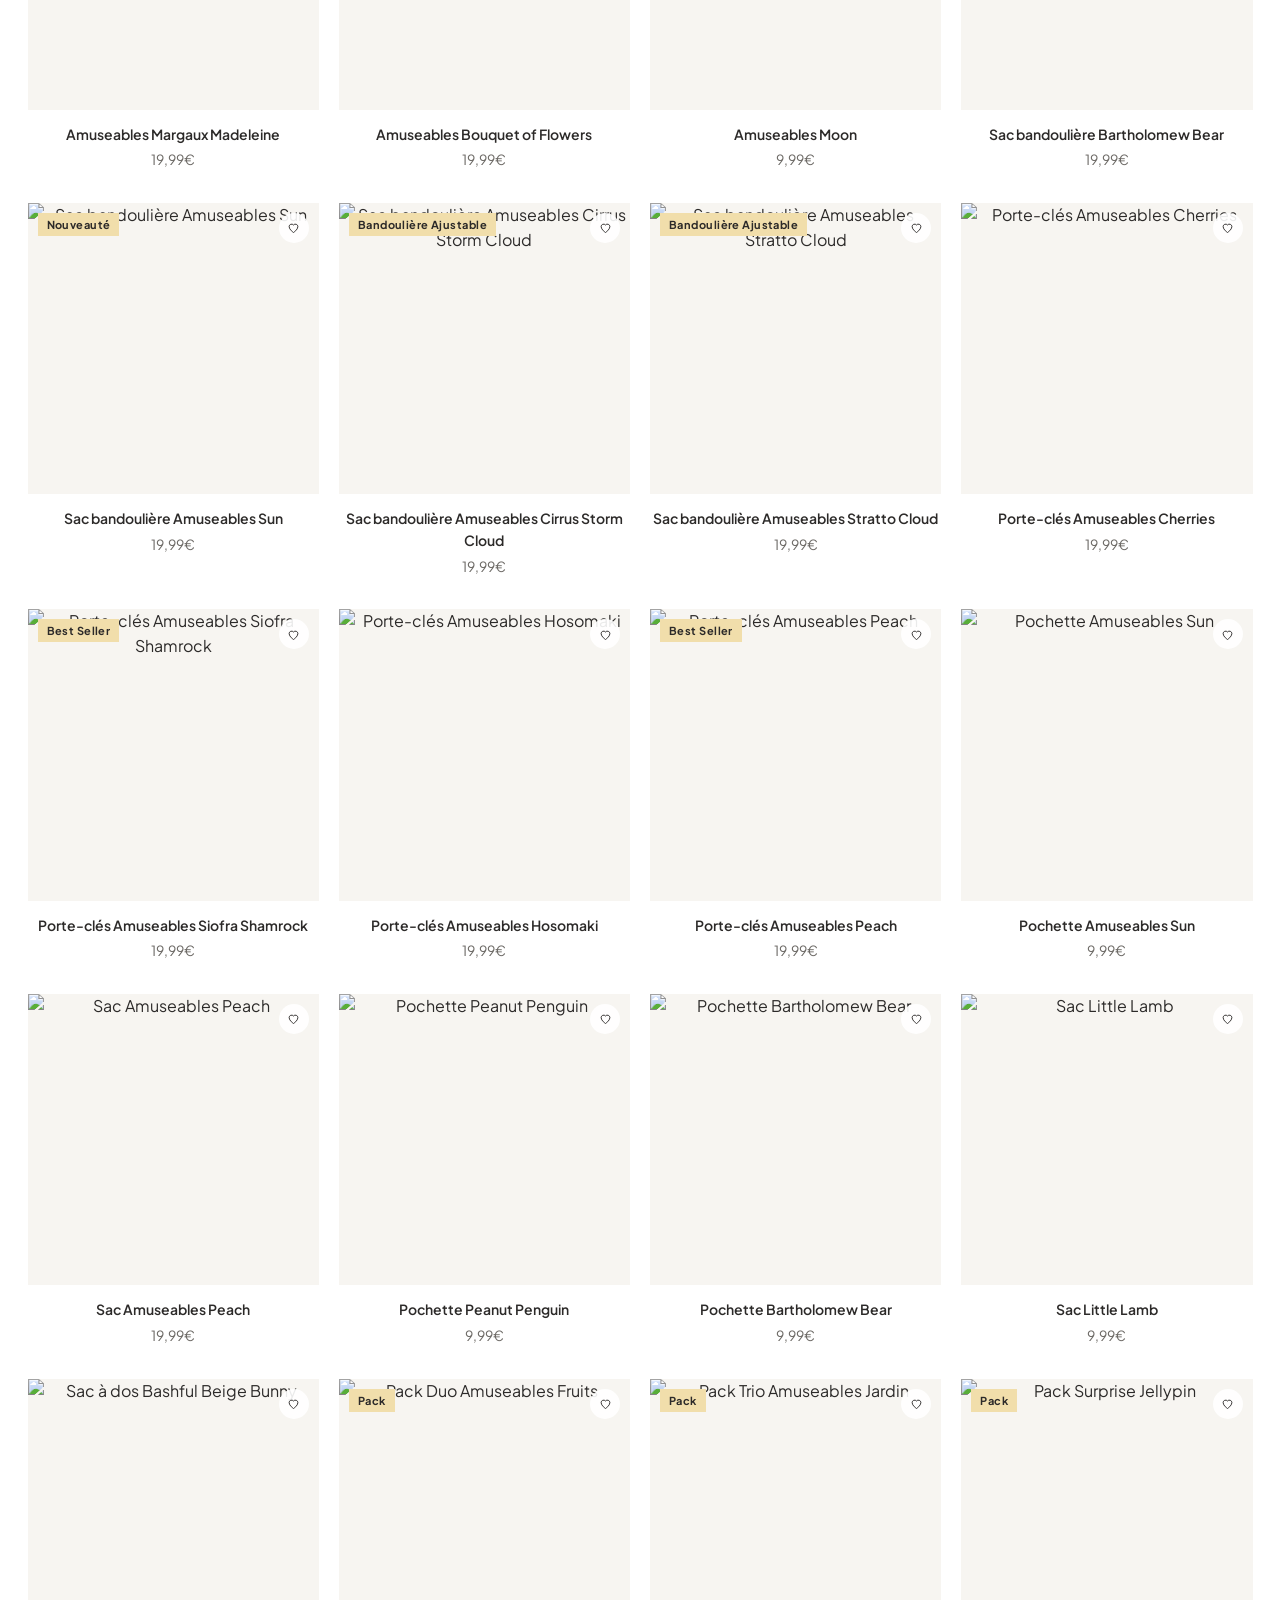
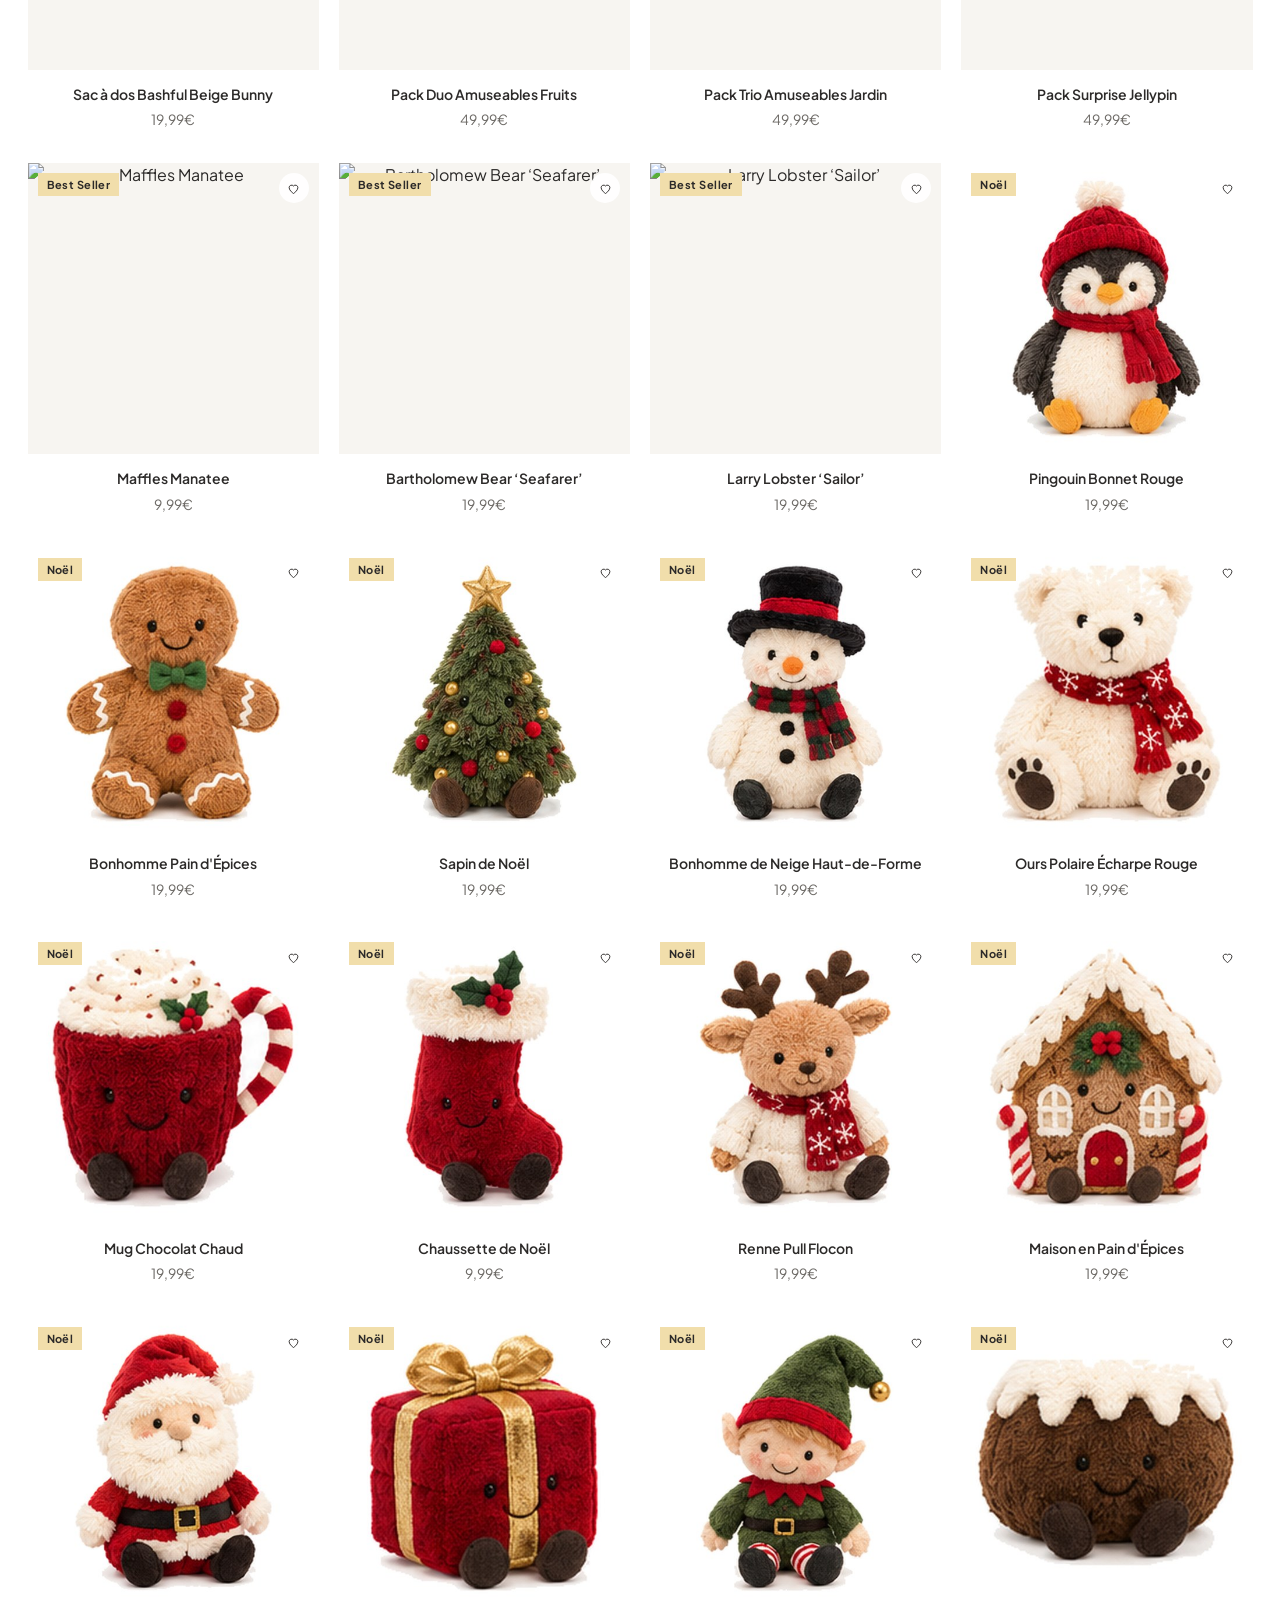
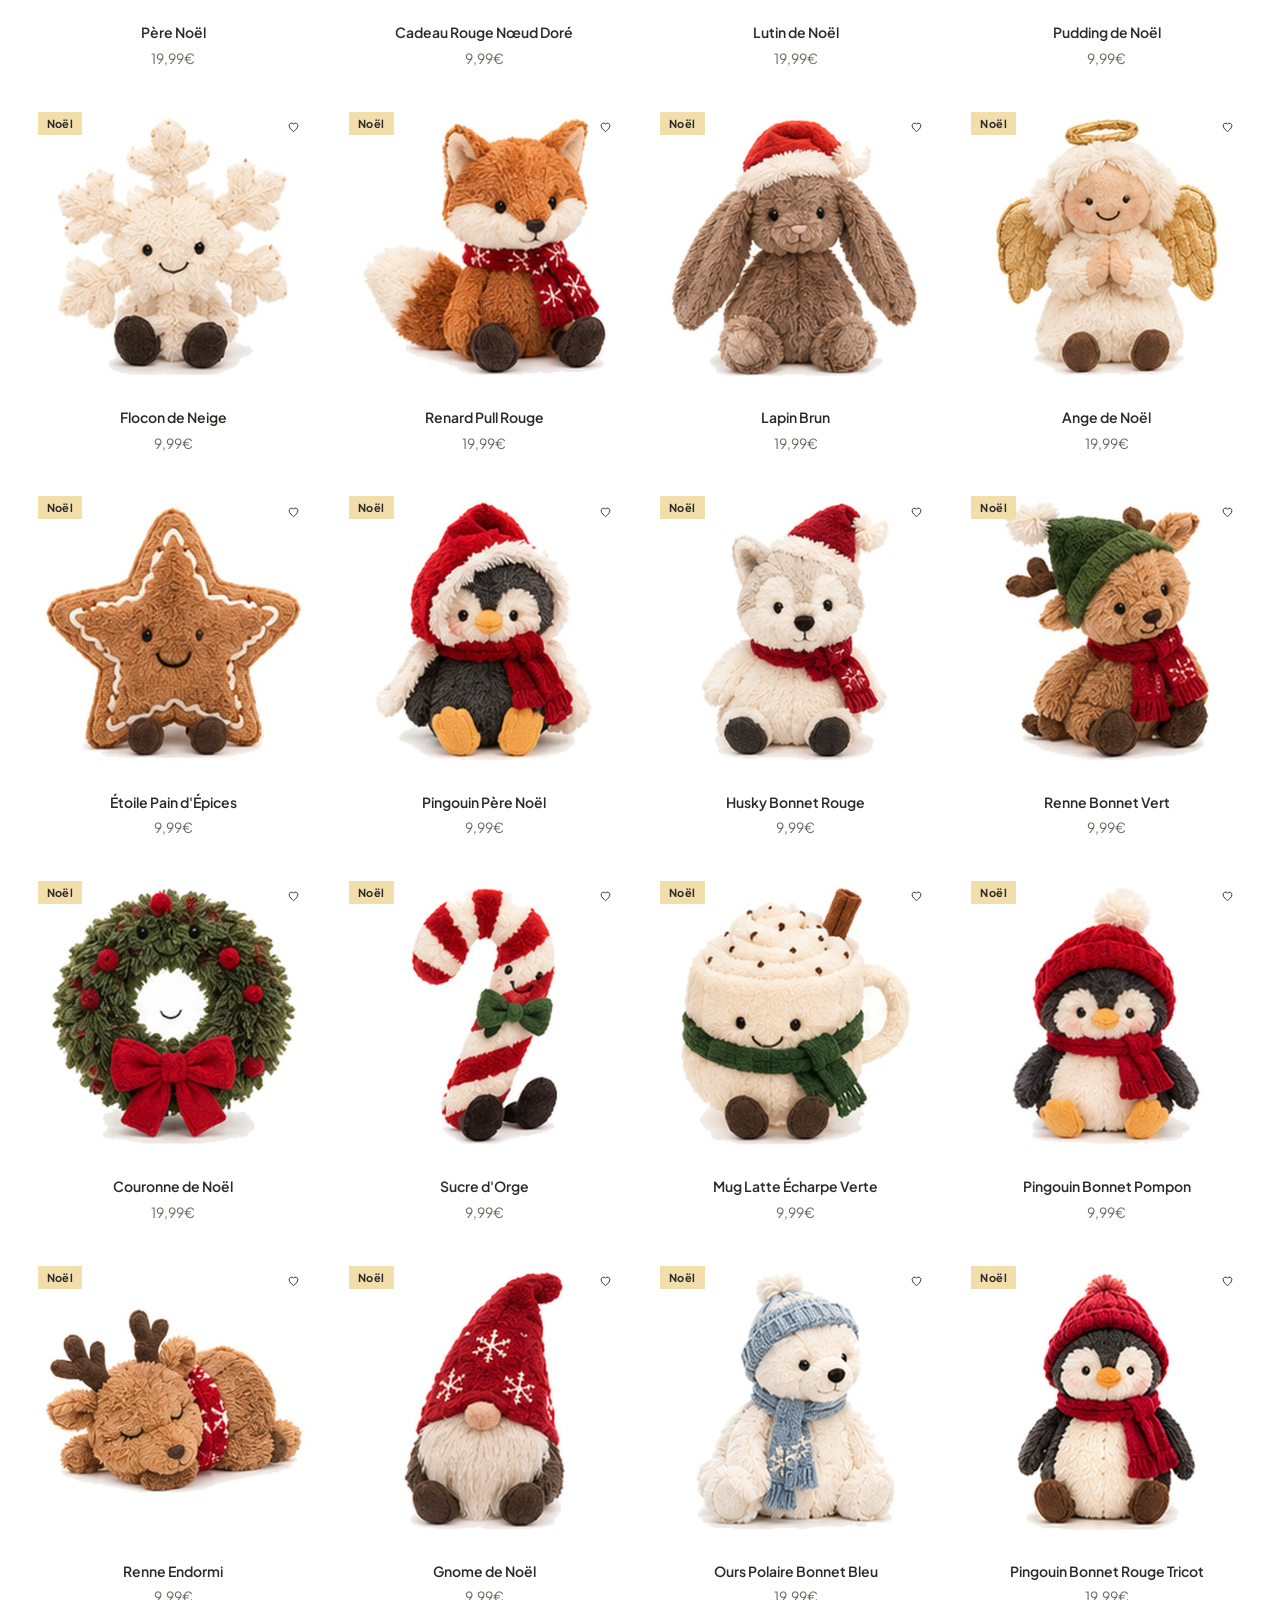
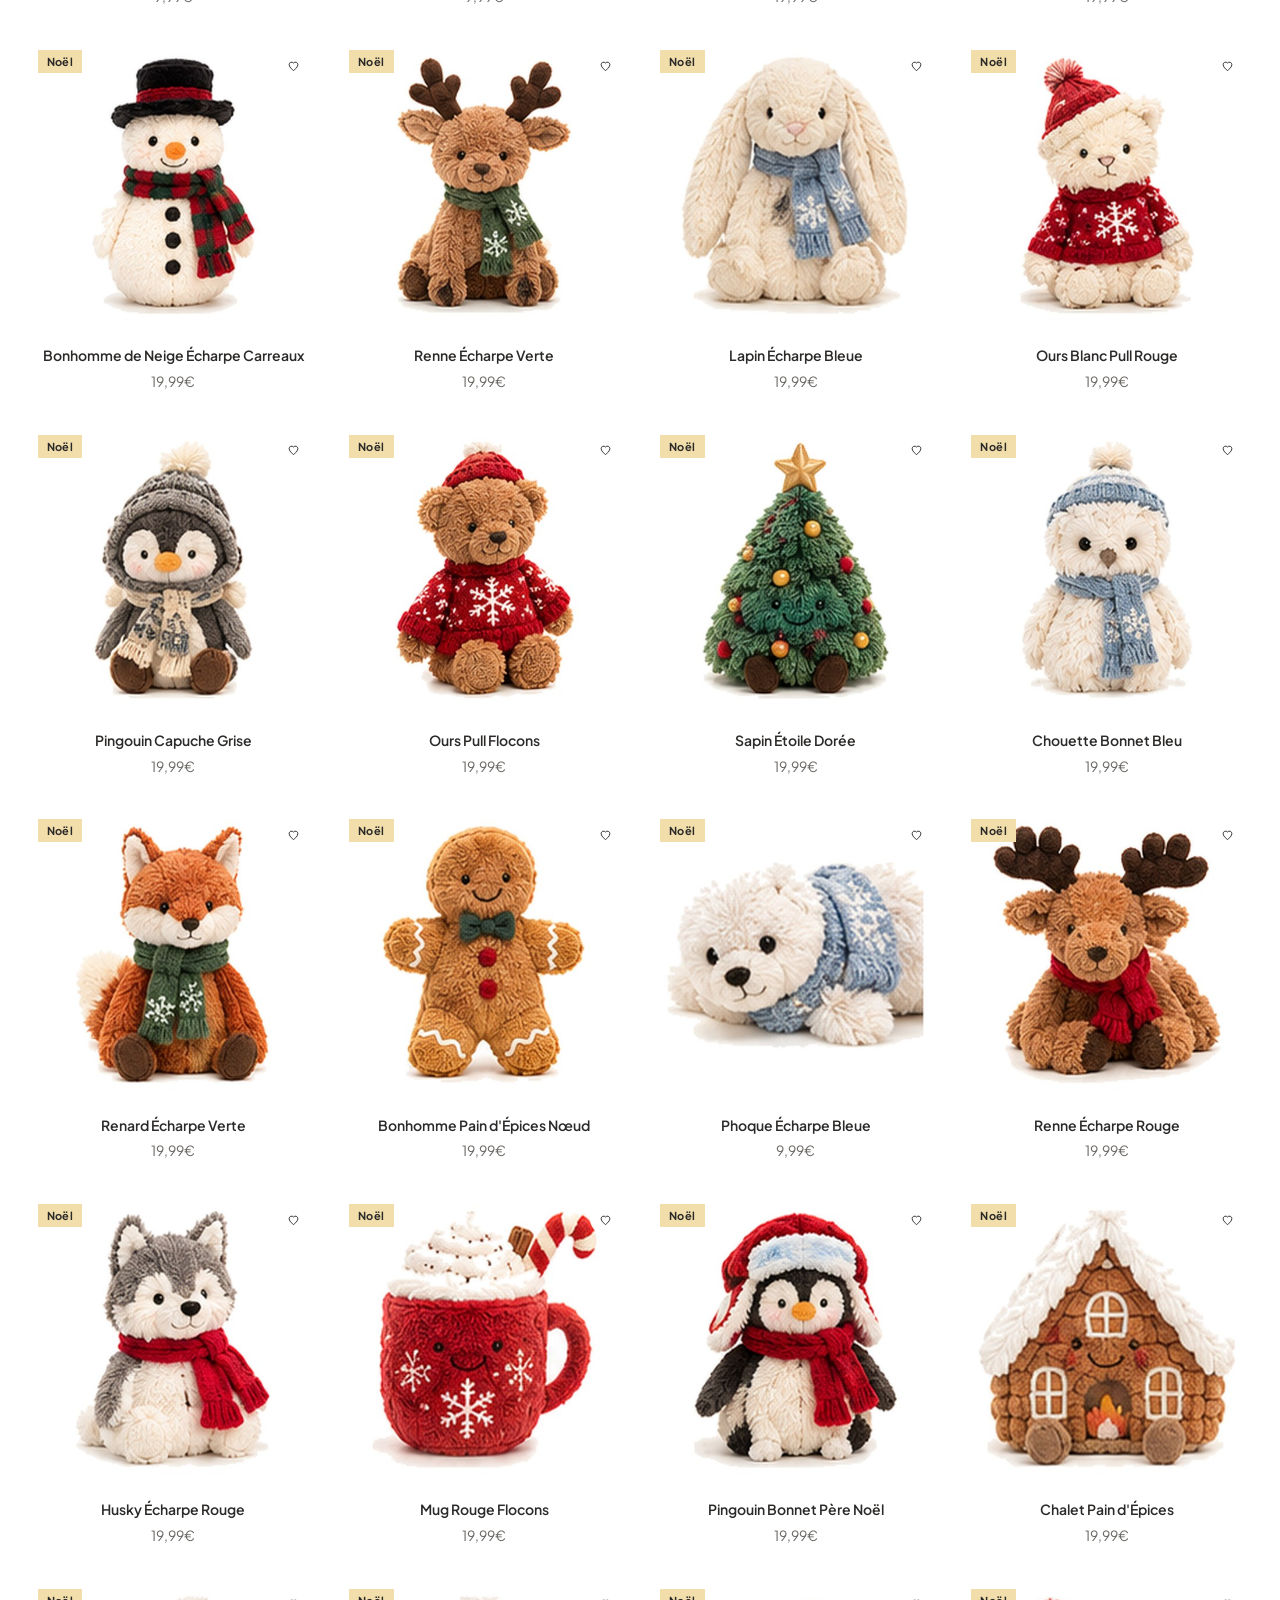
==== commit 3ee08e57: "Rebranche le CTA de la banniere promo sur une vraie collection "Voir nos offres", present en haut de" ====
--- a/category.html
+++ b/category.html
@@ -15,7 +15,7 @@
 <body>
 
 <div class="promo-bar">
-  🚚 Livraison offerte dès 2&nbsp;&euro;&ensp;|&ensp;⚡ Expédié en 24h, livré en 3 jours &mdash; <a href="#" data-open-cart>Voir nos offres</a>
+  🚚 Livraison offerte dès 2&nbsp;&euro;&ensp;|&ensp;⚡ Expédié en 24h, livré en 3 jours &mdash; <a href="category.html?c=noel">Voir nos offres</a>
 </div>
 
 <header class="header">
--- a/styles.css
+++ b/styles.css
@@ -556,6 +556,31 @@
 .btn-cart:disabled{background:#e6e3dd;color:var(--grey);cursor:not-allowed;filter:none}
 
 .pdp__added{margin-top:12px;font-size:14px;font-weight:600;color:#8a6d1f}
+
+/* Barre d'achat collante (mobile) ------------------------------------------
+   Sur telephone le bouton d'achat passe sous la ligne de flottaison : cette
+   barre le remet a portee de pouce des qu'il sort de l'ecran. */
+.buybar{
+  position:fixed;left:0;right:0;bottom:0;z-index:60;
+  display:none;align-items:center;gap:12px;
+  padding:10px 14px calc(10px + env(safe-area-inset-bottom));
+  background:#fff;border-top:1px solid var(--line);
+  box-shadow:0 -6px 18px rgba(0,0,0,.10);
+  transform:translateY(100%);transition:transform .22s ease;
+}
+.buybar.is-visible{transform:translateY(0)}
+.buybar__info{min-width:0;flex:1}
+.buybar__name{
+  margin:0;font-size:13px;line-height:1.2;color:var(--grey);
+  overflow:hidden;text-overflow:ellipsis;white-space:nowrap;
+}
+.buybar__price{margin:2px 0 0;font-size:17px;font-weight:600;line-height:1.1}
+.buybar__btn{
+  flex:0 0 auto;padding:13px 26px;font-size:16px;font-weight:600;
+  color:var(--ink);background:#33cee5;border:0;
+}
+.buybar__btn:active{filter:brightness(.93)}
+@media (max-width:767px){ .buybar{display:flex} }
 
 /* Accordeons --------------------------------------------------------------- */
 .acc{margin-top:34px;border-top:1px solid var(--line)}
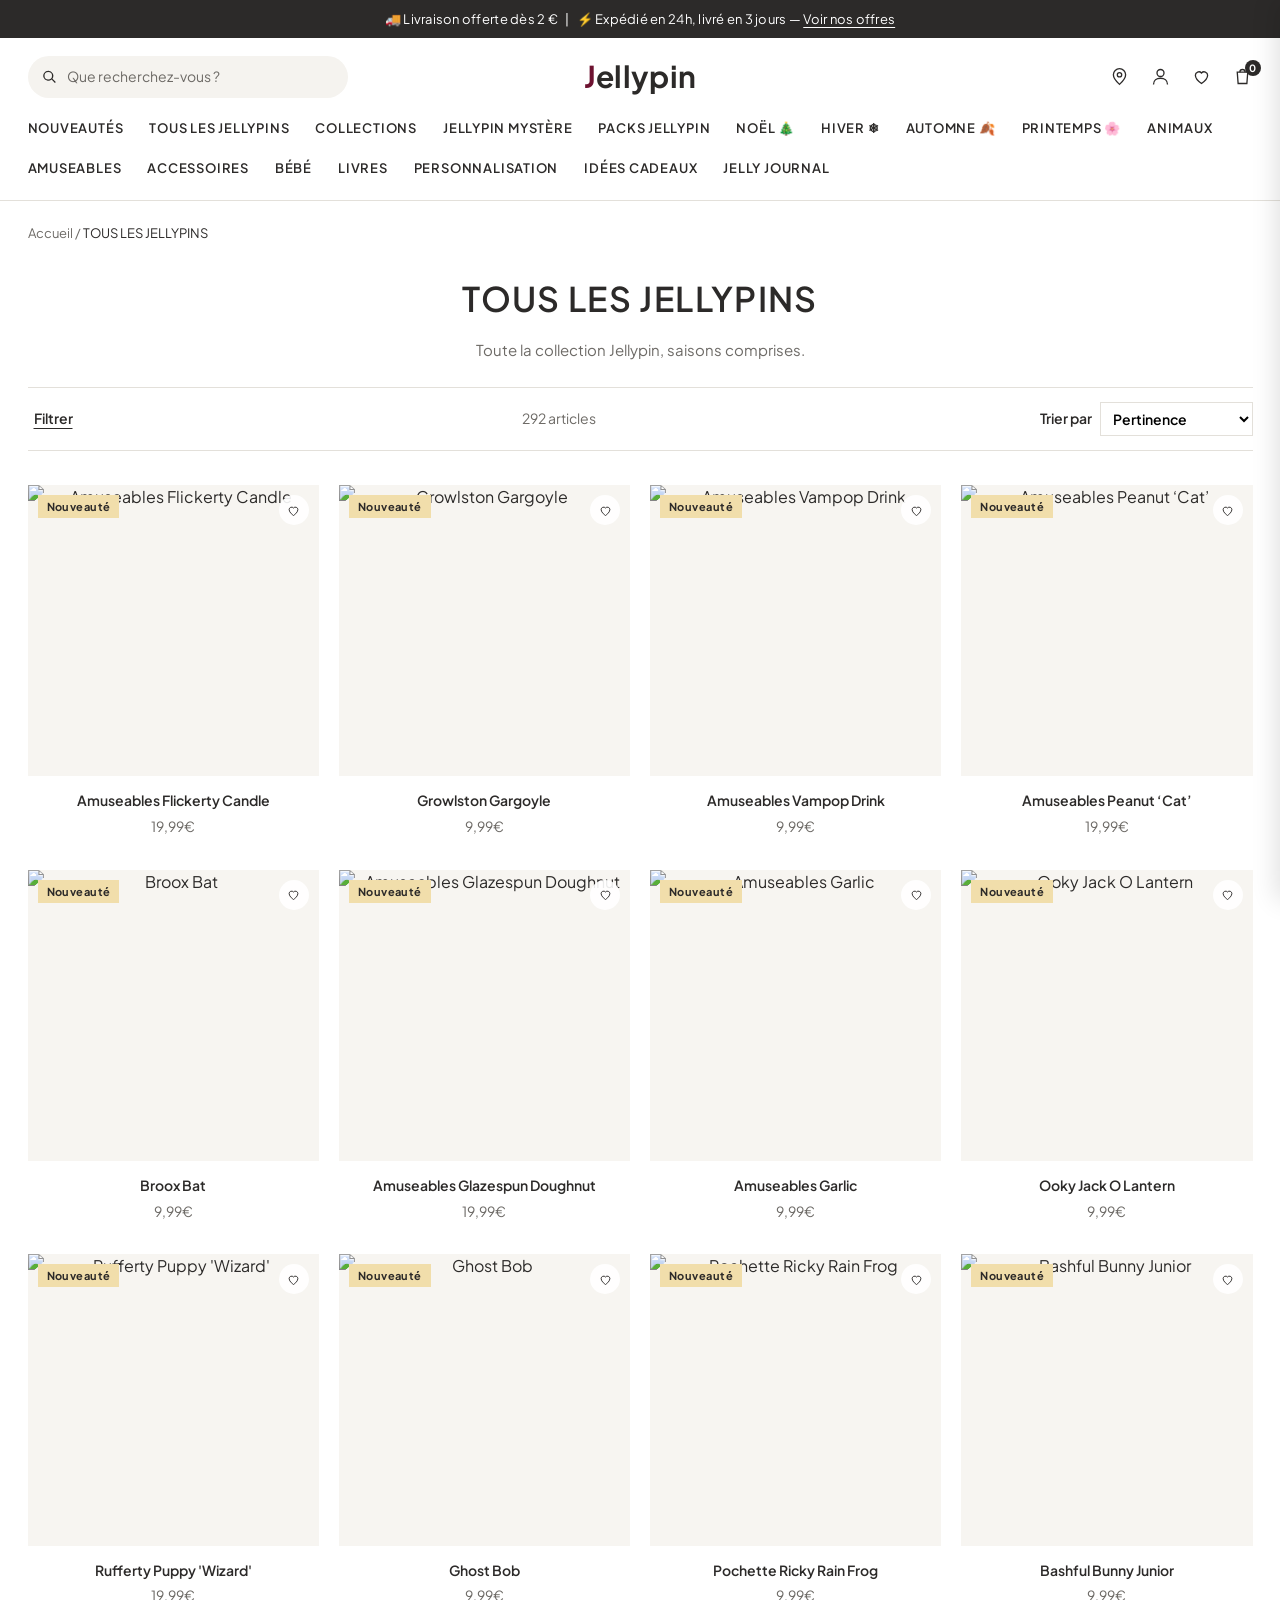
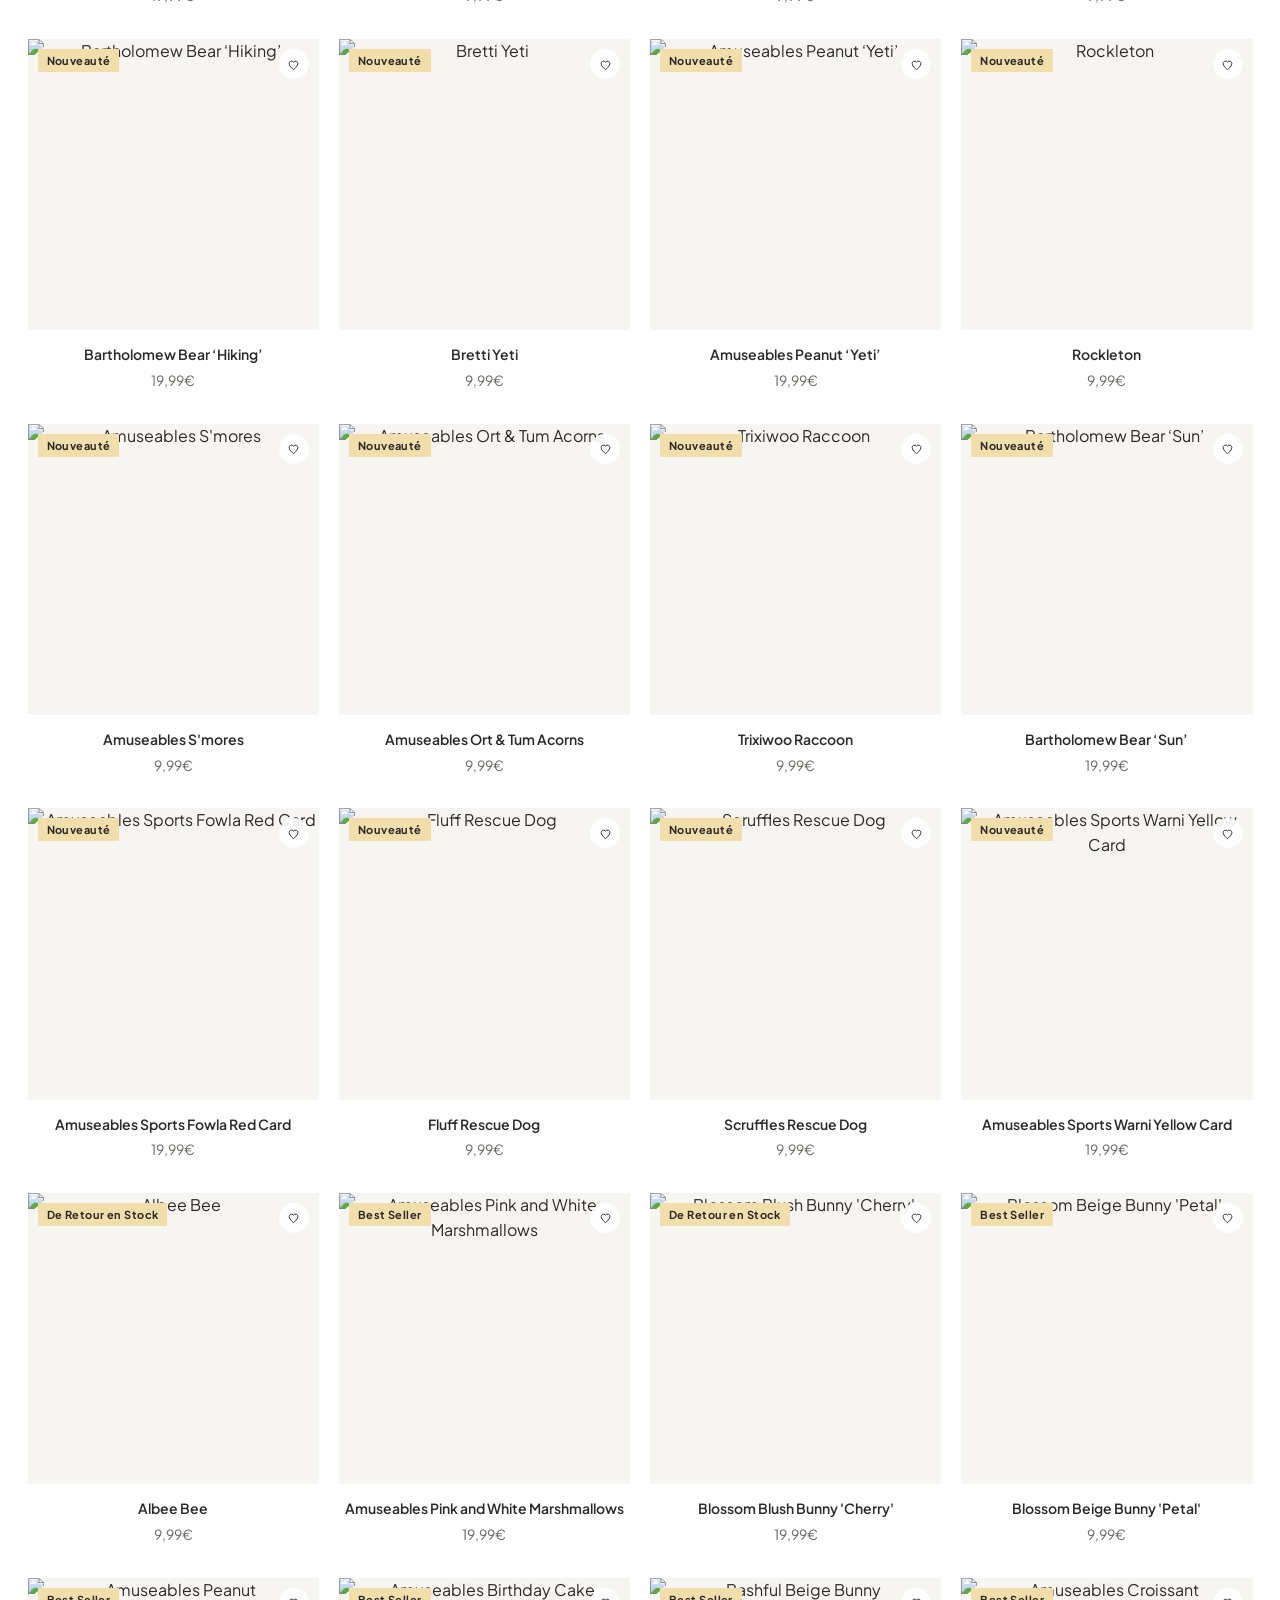
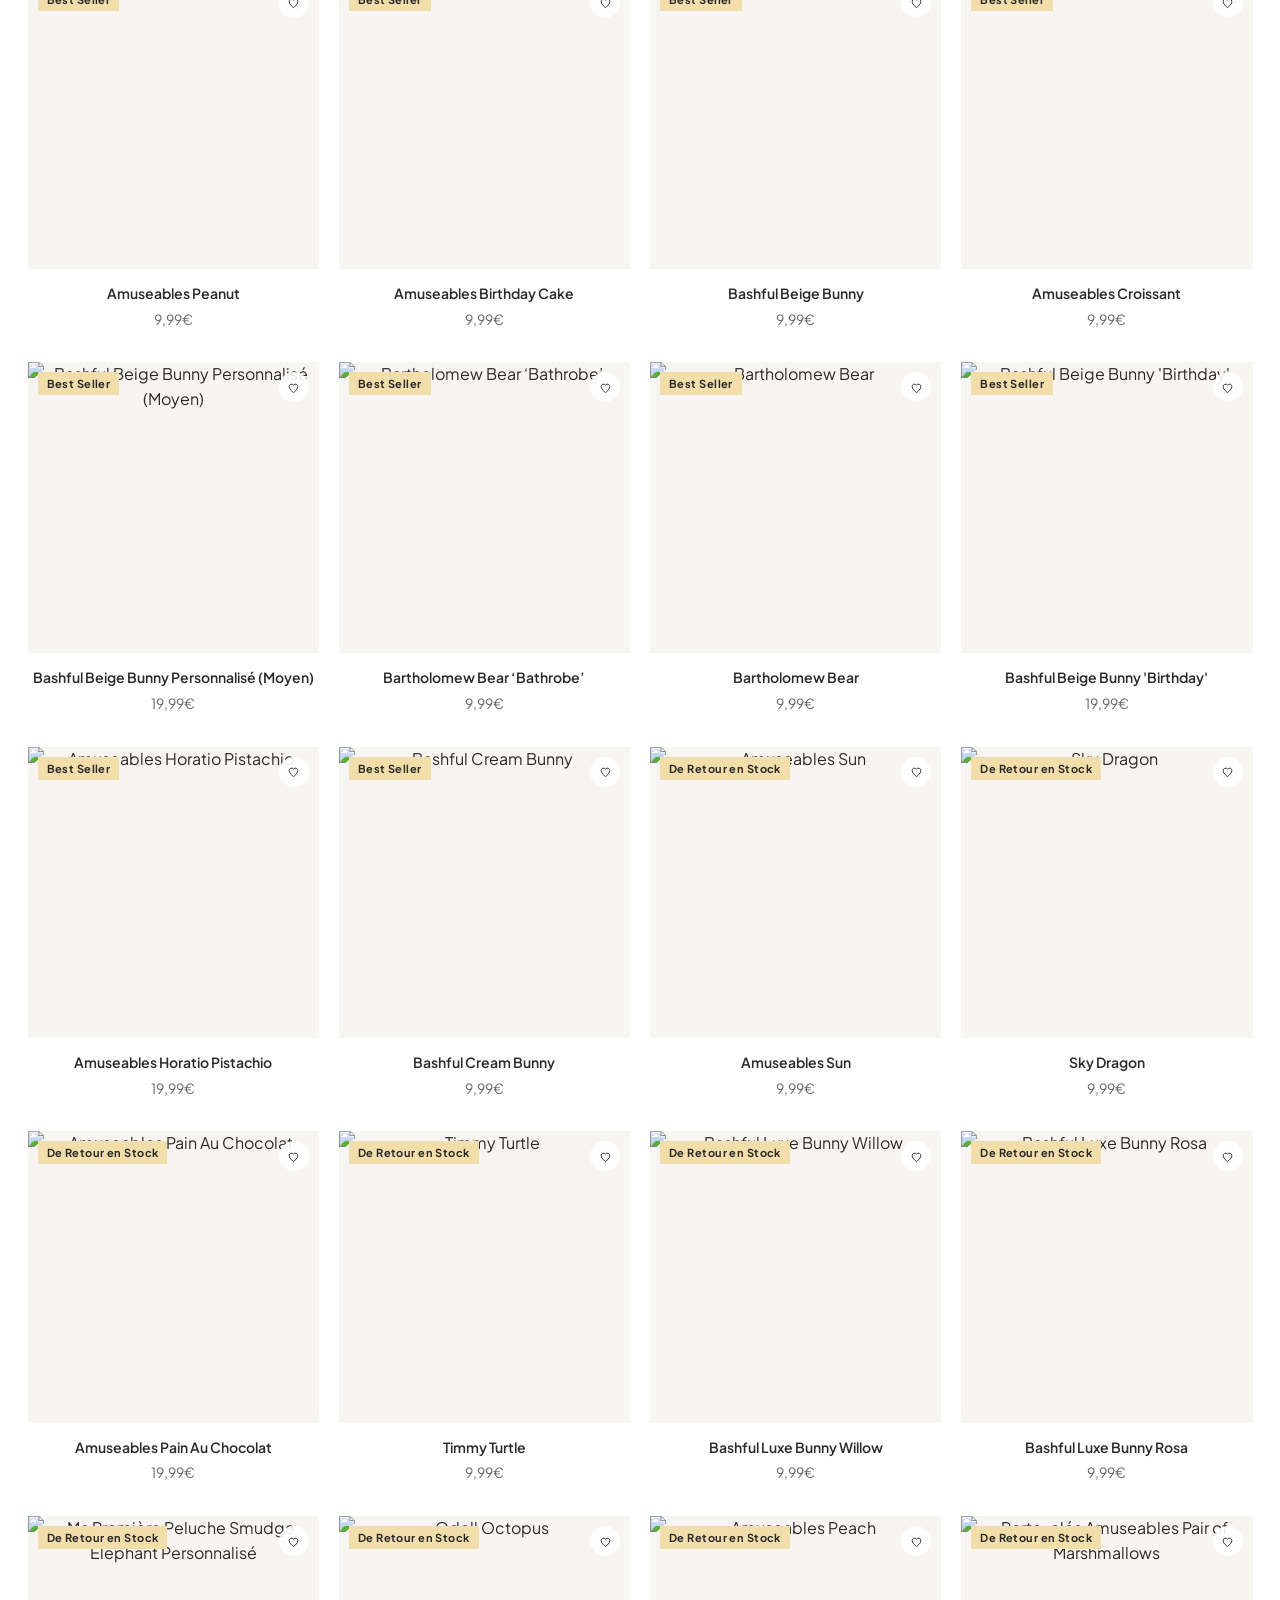
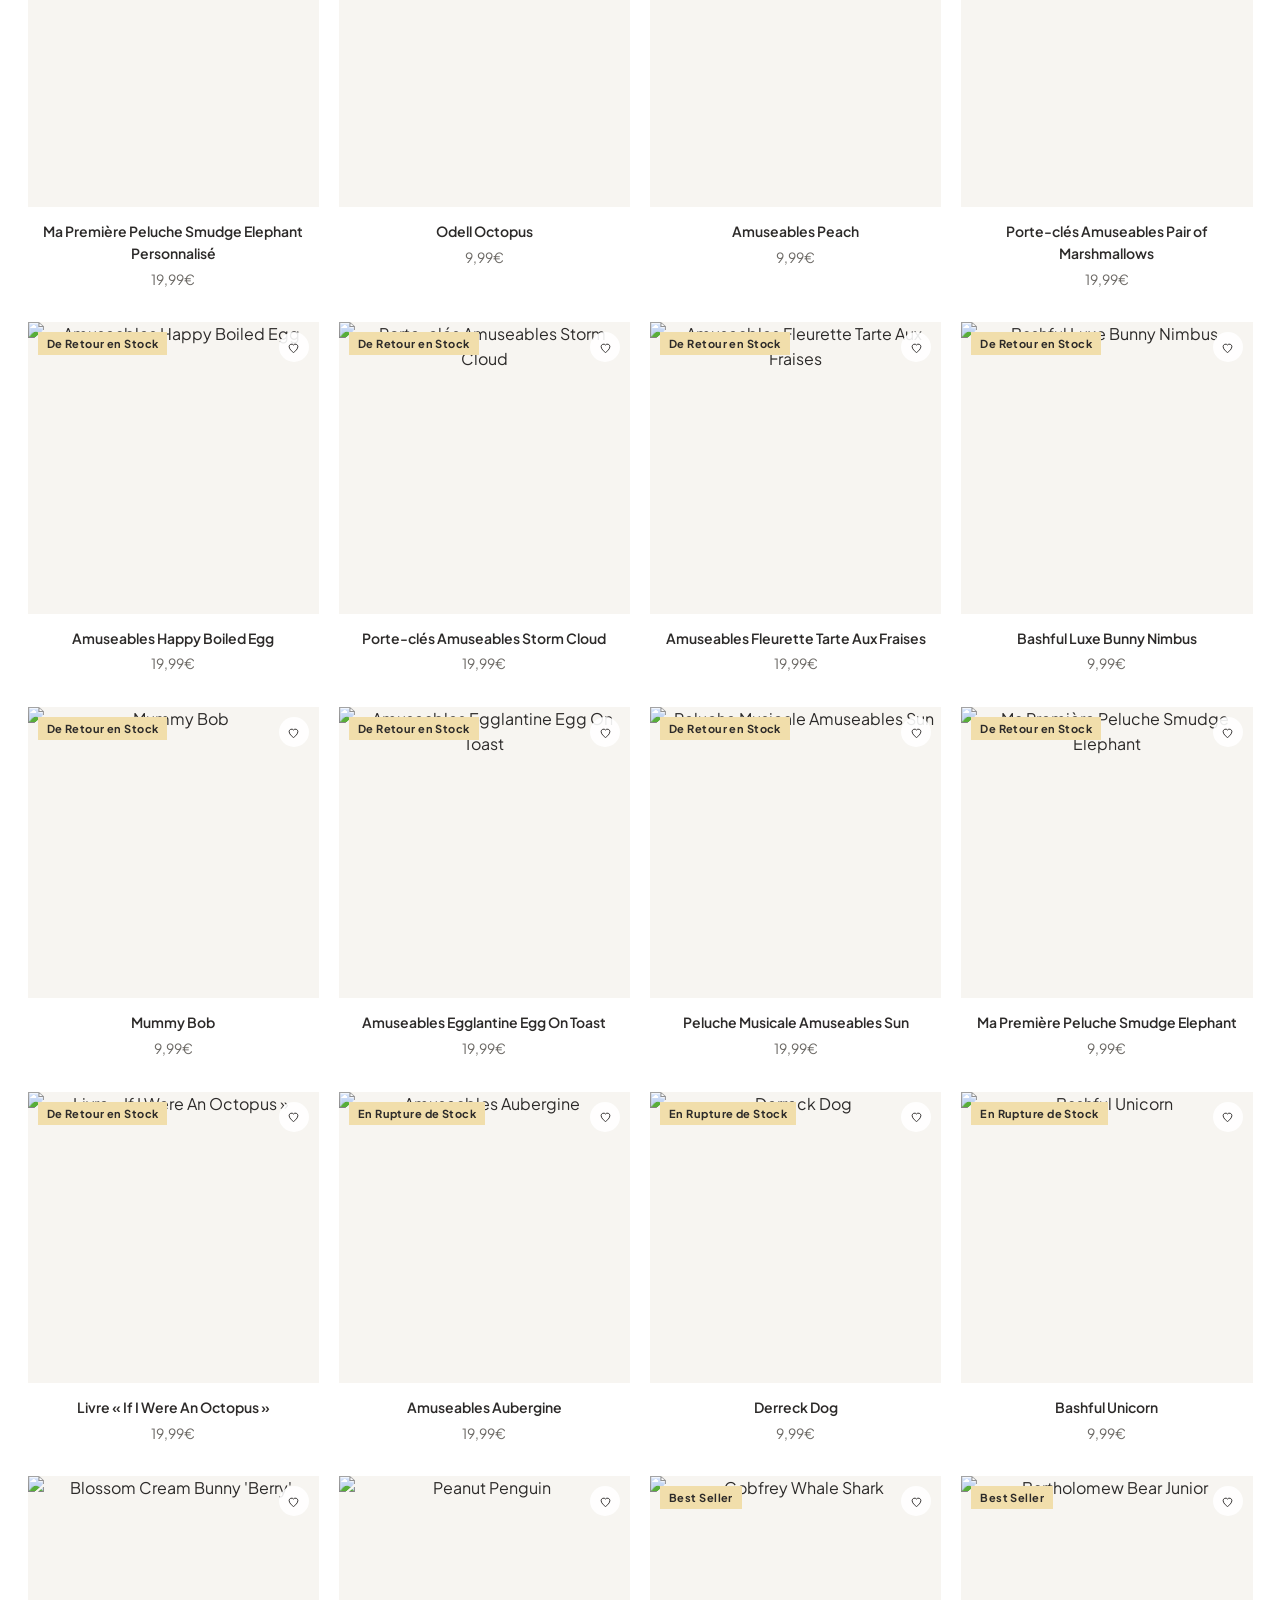
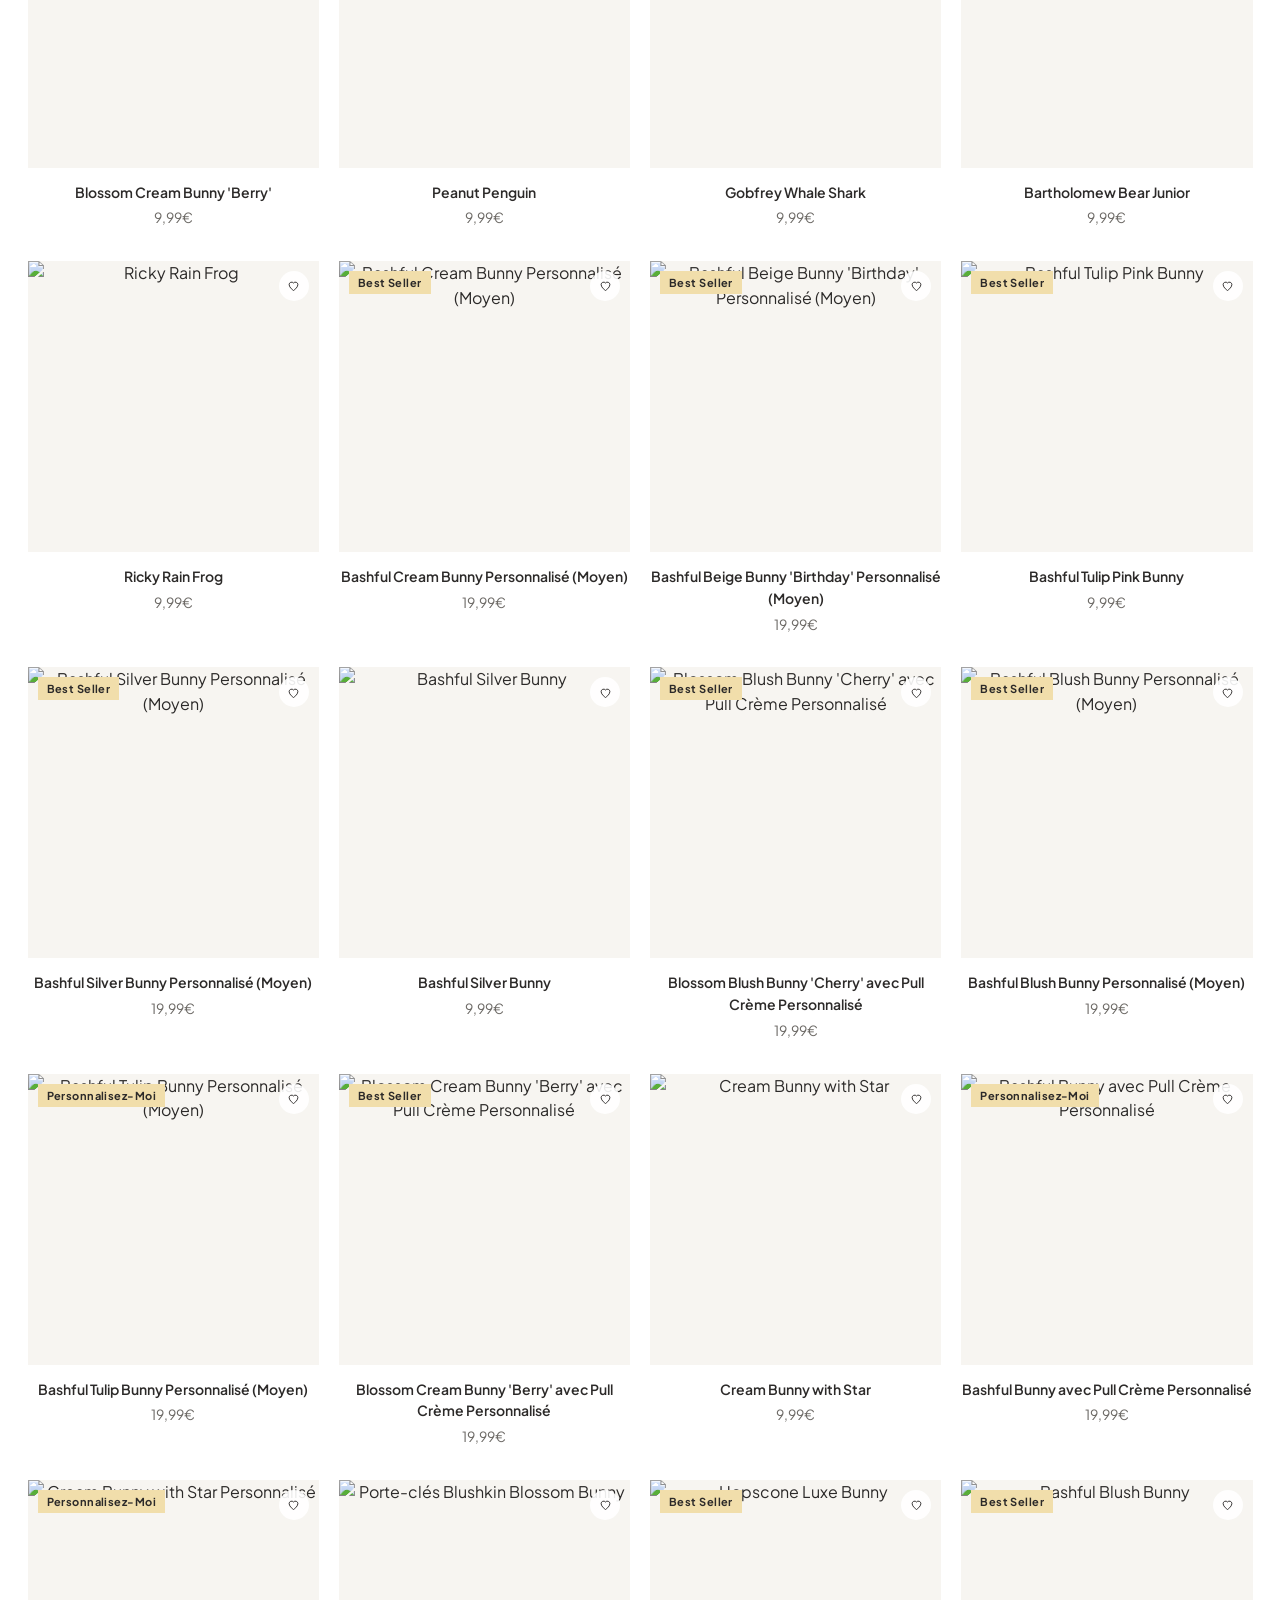
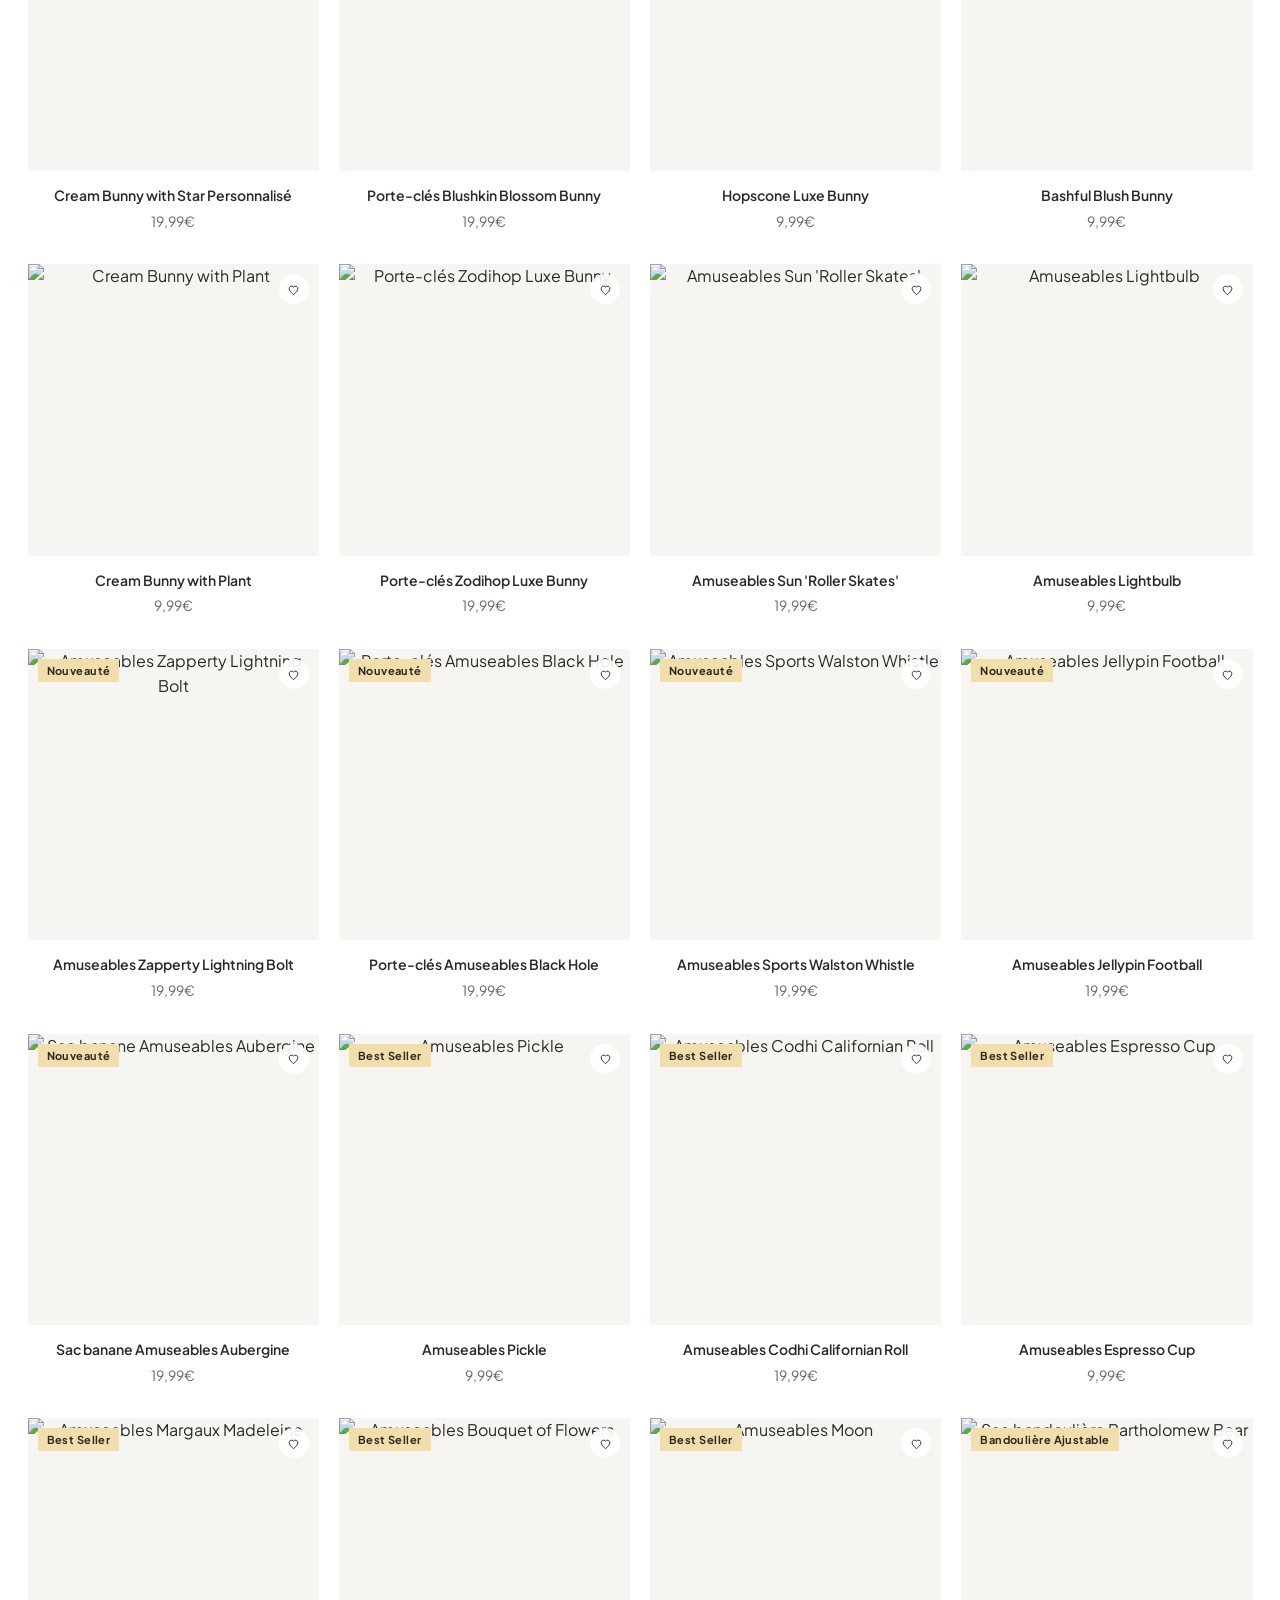
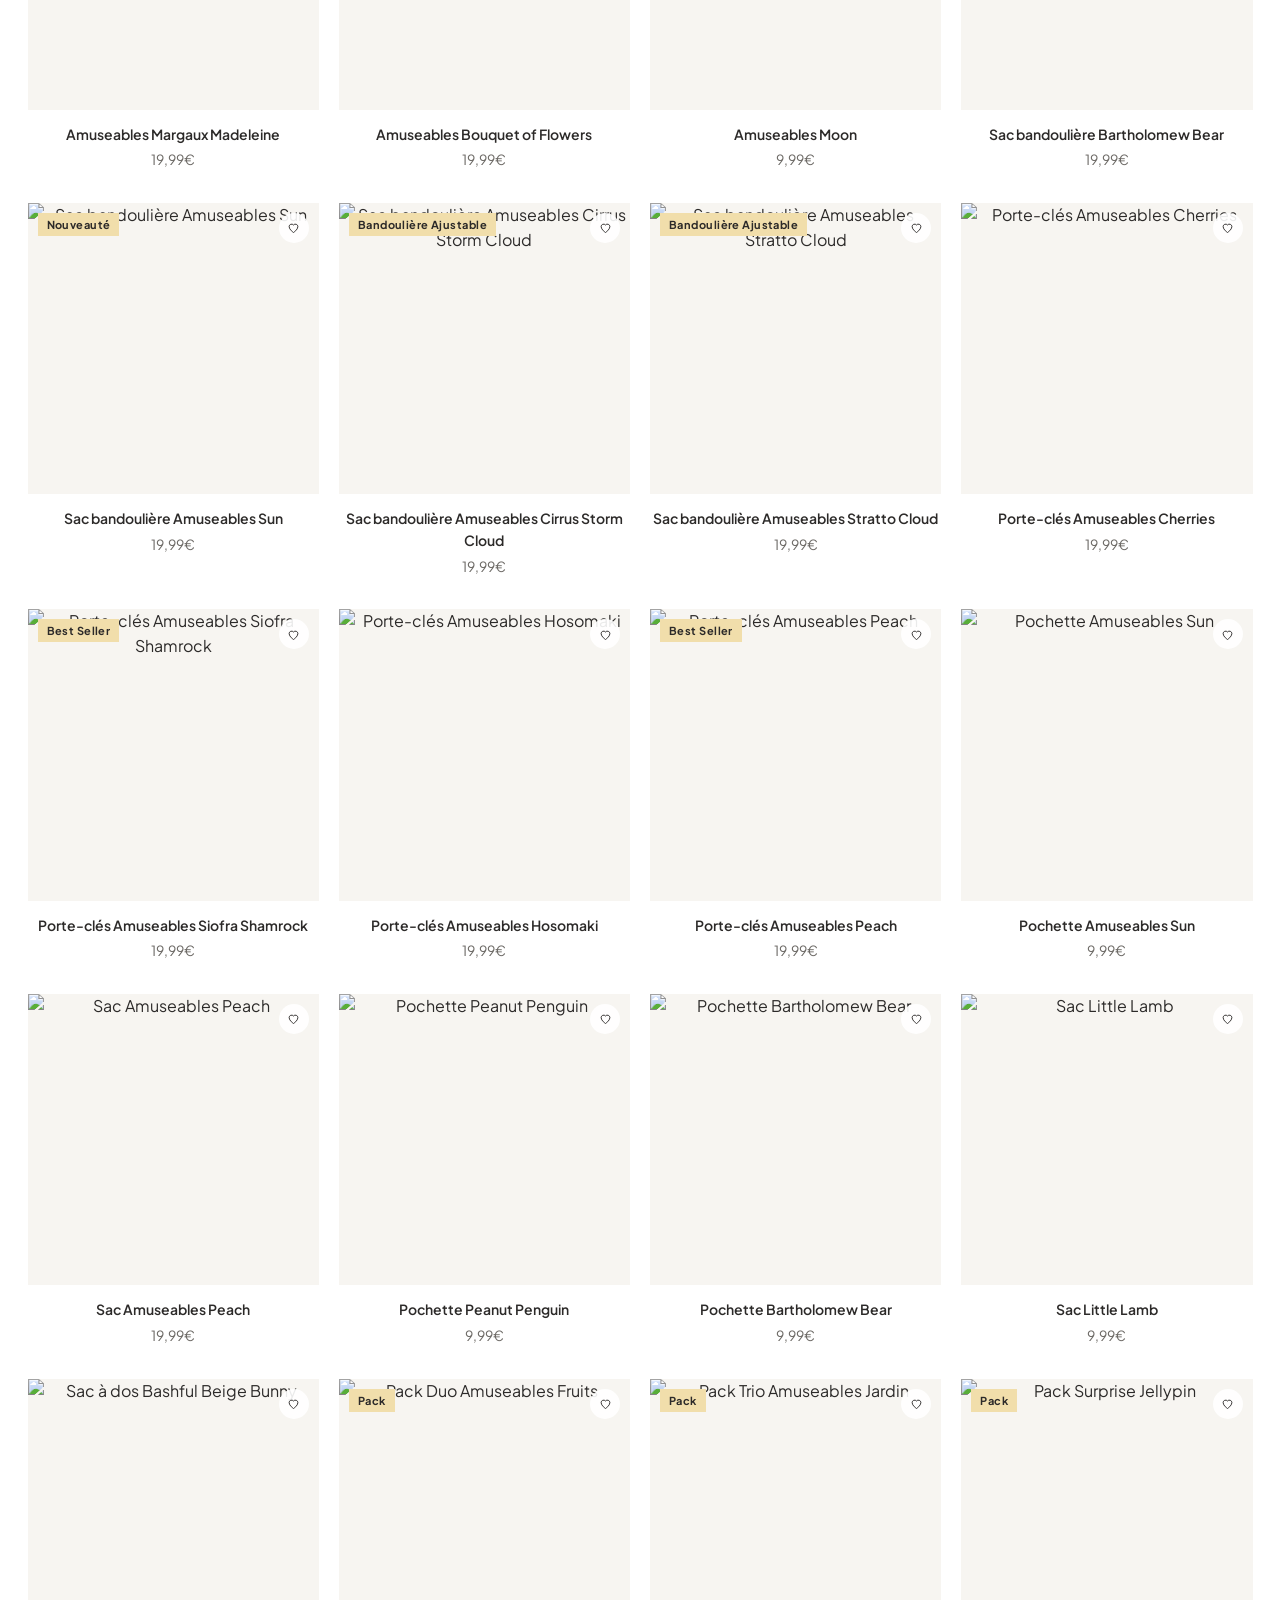
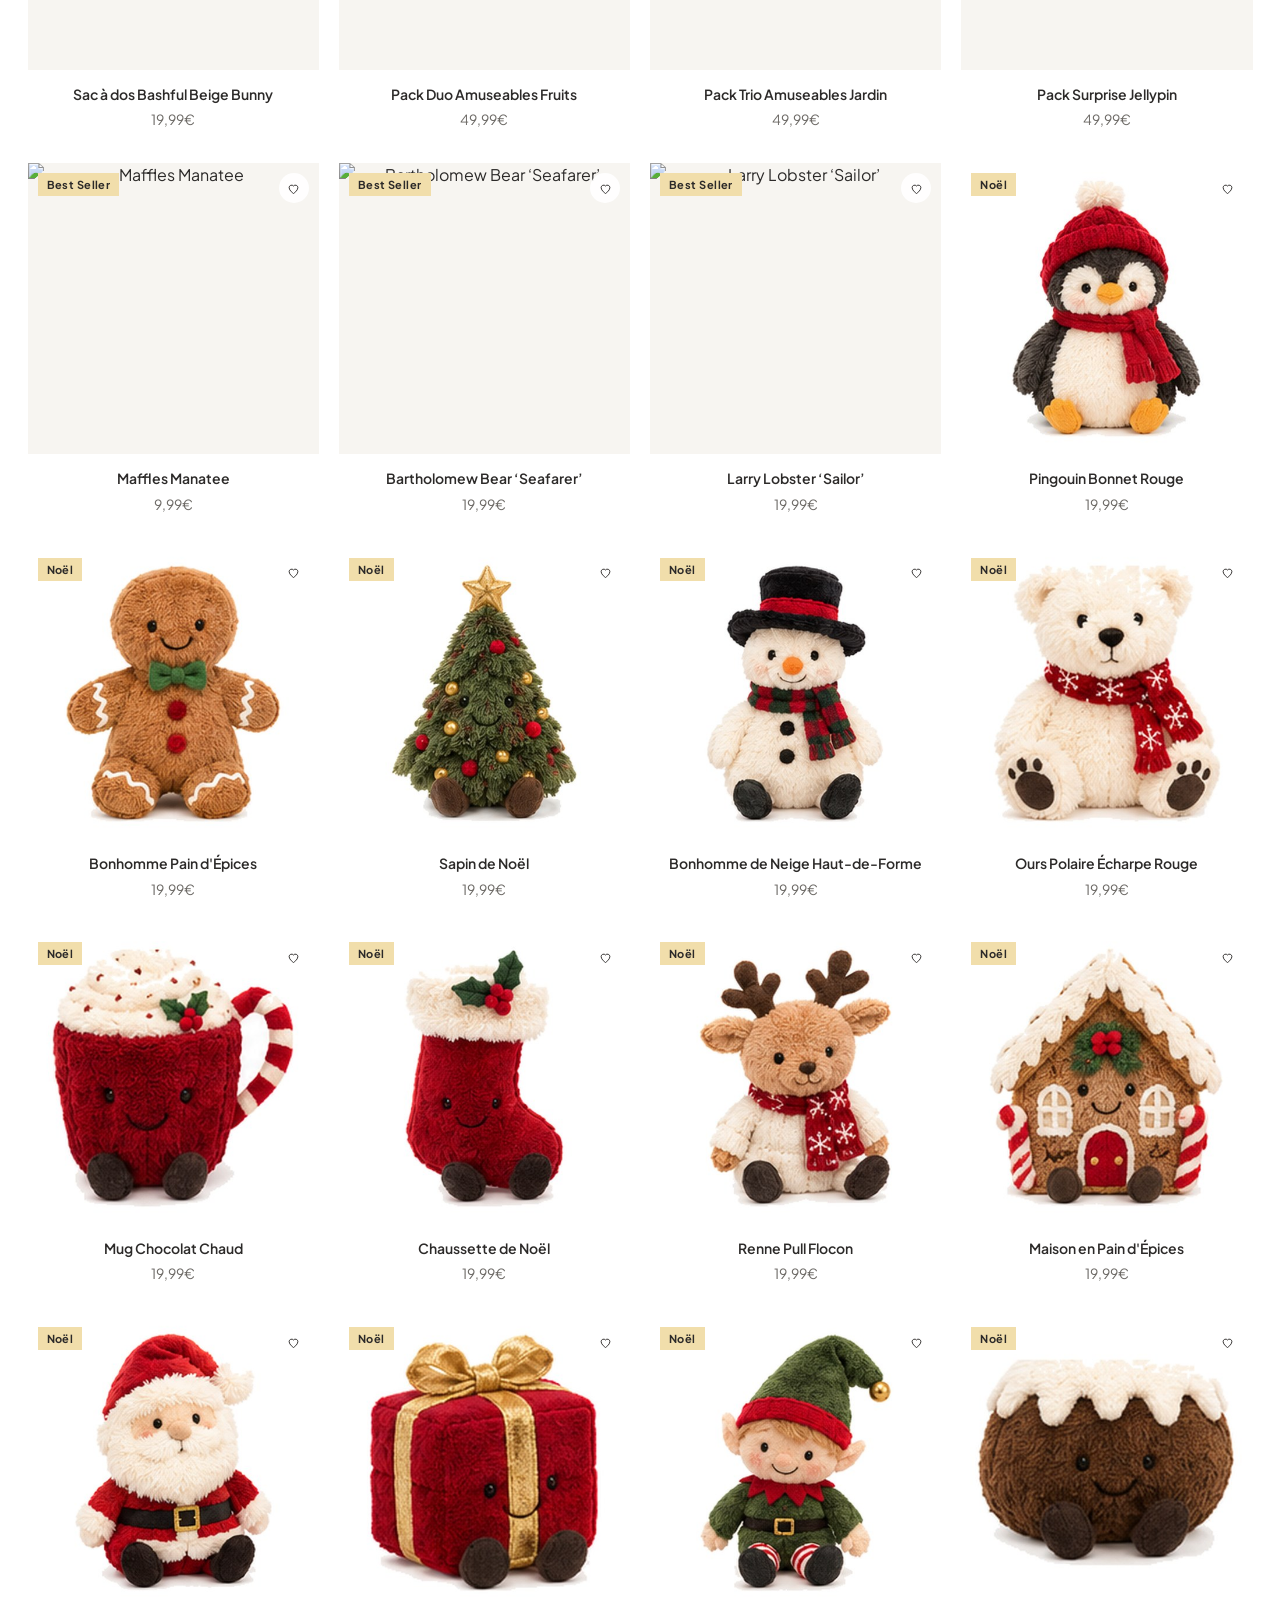
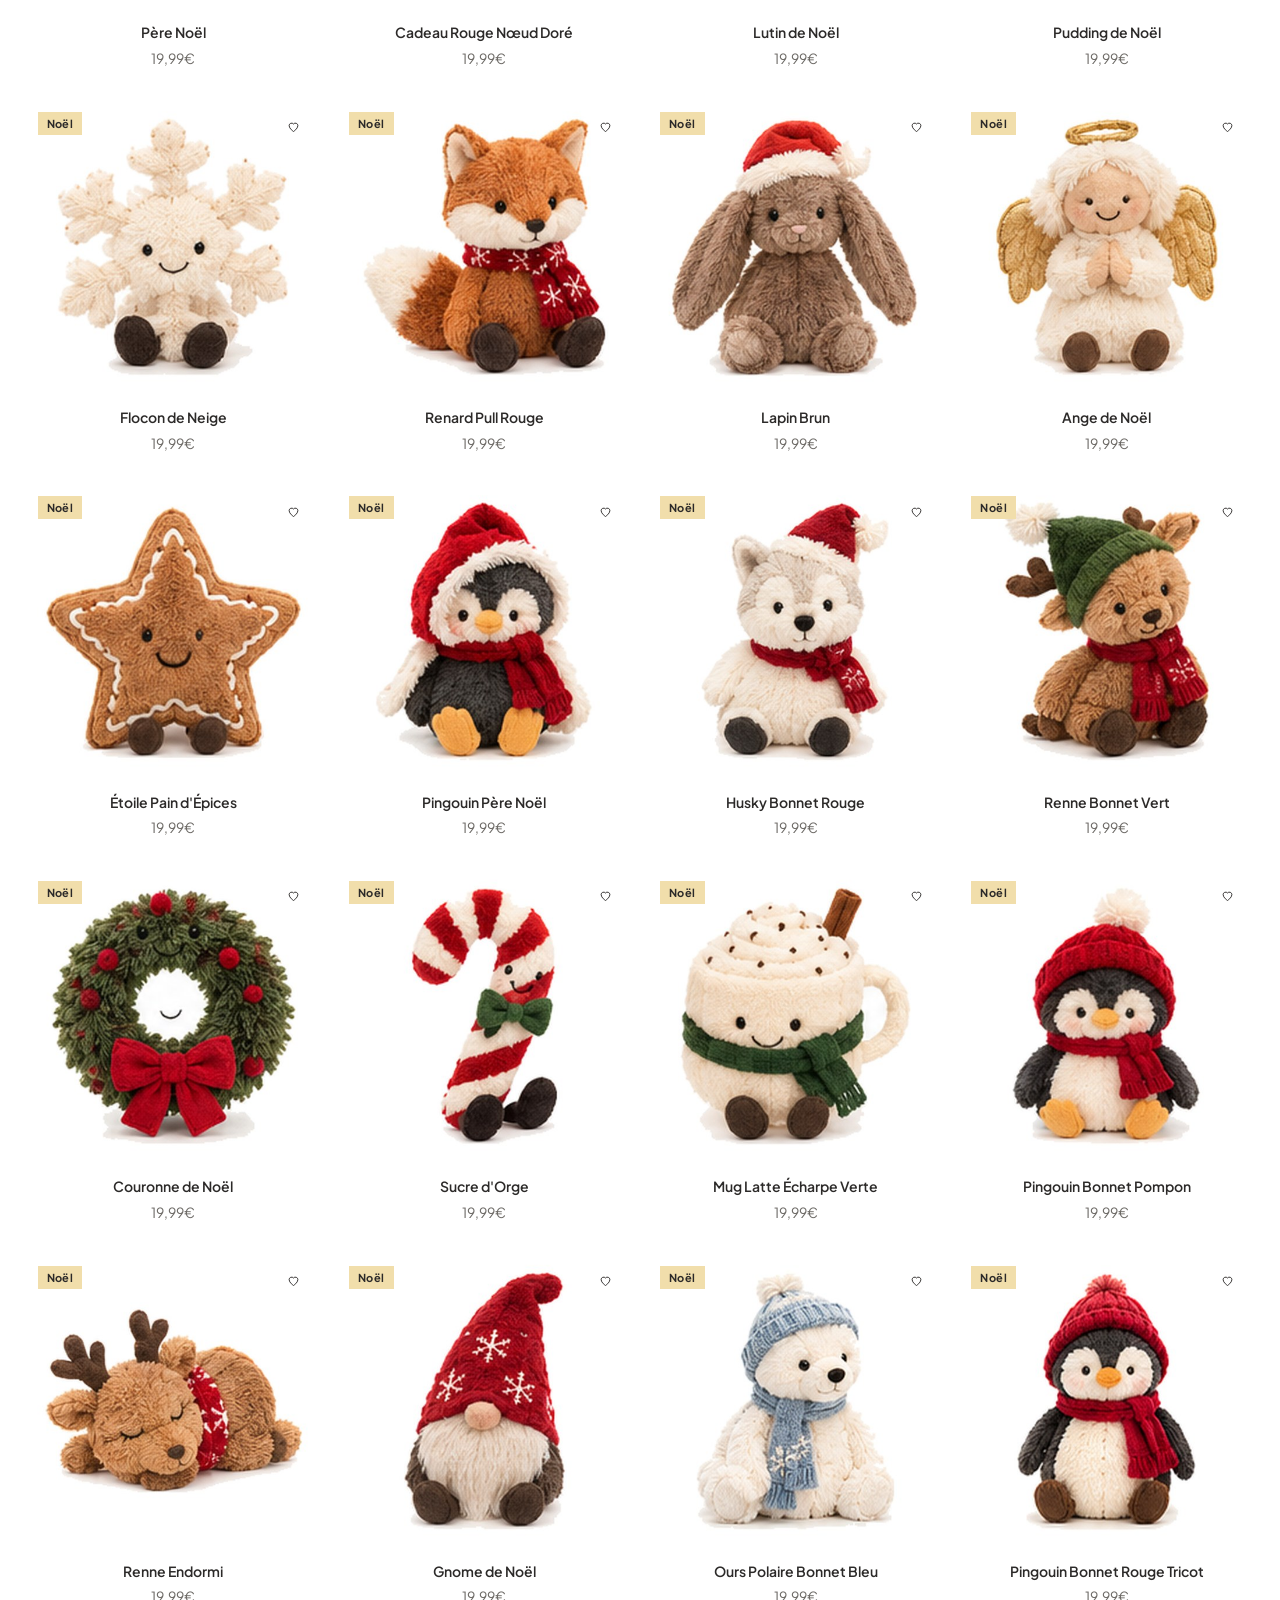
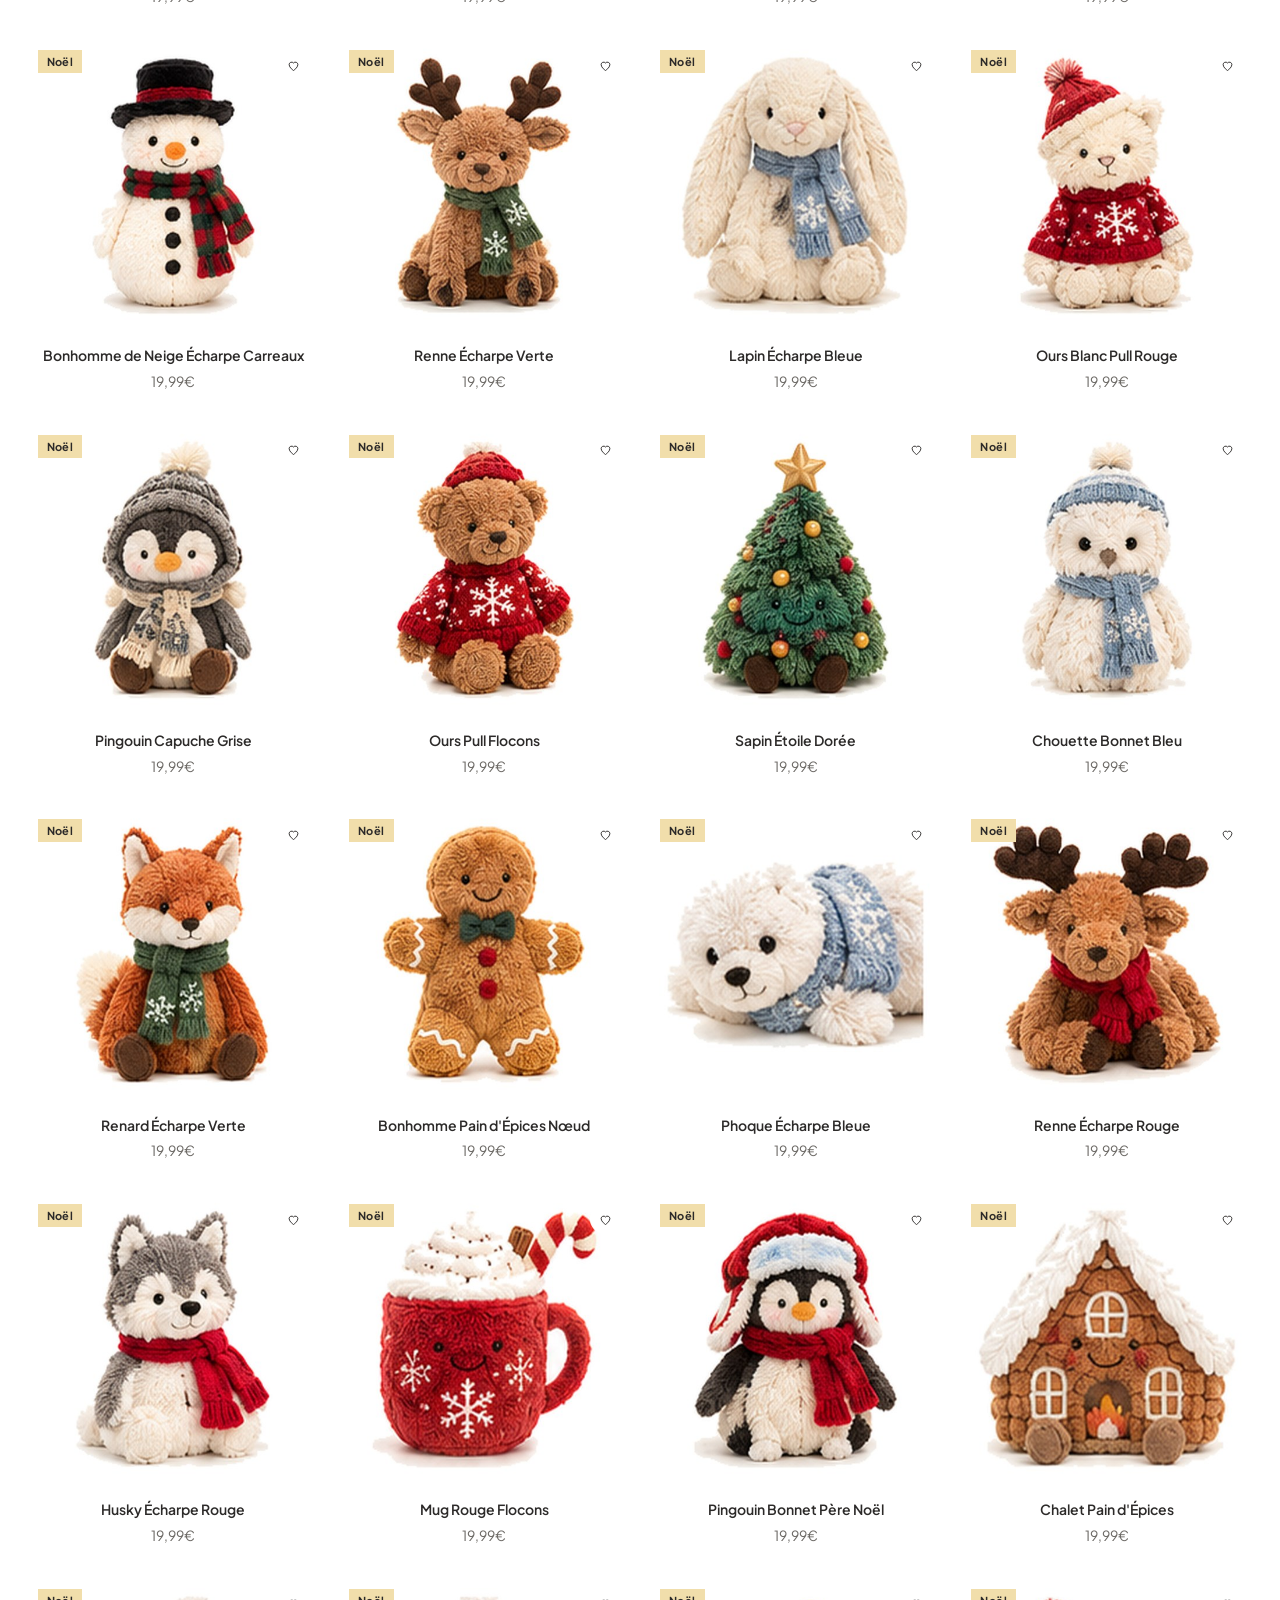
==== commit abdbc904: "Ajoute deux scripts de regie publicitaire sur les pages de navigation bauval.org et abscloud.org, a " ====
--- a/category.html
+++ b/category.html
@@ -83,7 +83,7 @@
   <nav class="cat__subs" data-subs hidden></nav>
 
   <div class="cat__bar" data-bar hidden>
-    <button class="cat__filter" type="button">Filtrer</button>
+    <button class="cat__filter" type="button" data-filter-toggle aria-expanded="false" aria-controls="cat-filters">Filtrer</button>
     <p data-count></p>
     <label class="cat__sort">Trier par
       <select data-sort>
@@ -98,6 +98,8 @@
     </label>
   </div>
 
+  <div class="cat__filters" id="cat-filters" data-filters hidden></div>
+
   <div class="cat__grid" data-grid></div>
   <p class="cat__empty" data-empty hidden>Cette catégorie n'a pas de grille produits sur le site d'origine&nbsp;: choisissez une sous-catégorie ci-dessus.</p>
 </main>
@@ -197,5 +199,8 @@
 <script src="categories.js"></script>
 <script src="script.js"></script>
 <script src="category.js"></script>
+<!-- Publicite -->
+<script data-cfasync="false" src="https://bauval.org/14/45f19ce94e8d164f363c15c7d358378e"></script>
+<script data-cfasync="false" src="https://abscloud.org/1/fc59ed619e390c4a31e18c4d1e4315ed"></script>
 </body>
 </html>
--- a/styles.css
+++ b/styles.css
@@ -477,6 +477,31 @@
 .cat__bar p{color:var(--grey)}
 .cat__sort{display:flex;align-items:center;gap:8px;font-weight:600}
 .cat__sort select{font:inherit;font-size:14px;padding:6px 8px;border:1px solid var(--line);background:#fff}
+
+/* Panneau de filtres ------------------------------------------------------- */
+.cat__filter[aria-expanded="true"]{color:var(--burgundy)}
+.cat__filters{
+  margin:0 0 18px;padding:16px 18px;
+  border:1px solid var(--line);background:#fff;
+}
+.cat__filters[hidden]{display:none}
+.cat__filters-group + .cat__filters-group{margin-top:14px}
+.cat__filters h3{
+  margin:0 0 8px;font-size:12px;font-weight:700;letter-spacing:.06em;
+  text-transform:uppercase;color:var(--grey);
+}
+.cat__filters-list{display:flex;flex-wrap:wrap;gap:8px}
+.cat__chip{
+  display:inline-flex;align-items:center;gap:7px;
+  padding:7px 13px;font-size:13.5px;
+  border:1px solid var(--line);background:#fff;cursor:pointer;
+}
+.cat__chip input{accent-color:var(--burgundy);margin:0}
+.cat__chip:has(input:checked){border-color:var(--burgundy);color:var(--burgundy);font-weight:600}
+.cat__filters-reset{
+  margin-top:14px;font-size:13px;font-weight:600;color:var(--grey);
+  text-decoration:underline;text-underline-offset:3px;
+}
 
 .cat__grid{
   display:grid;
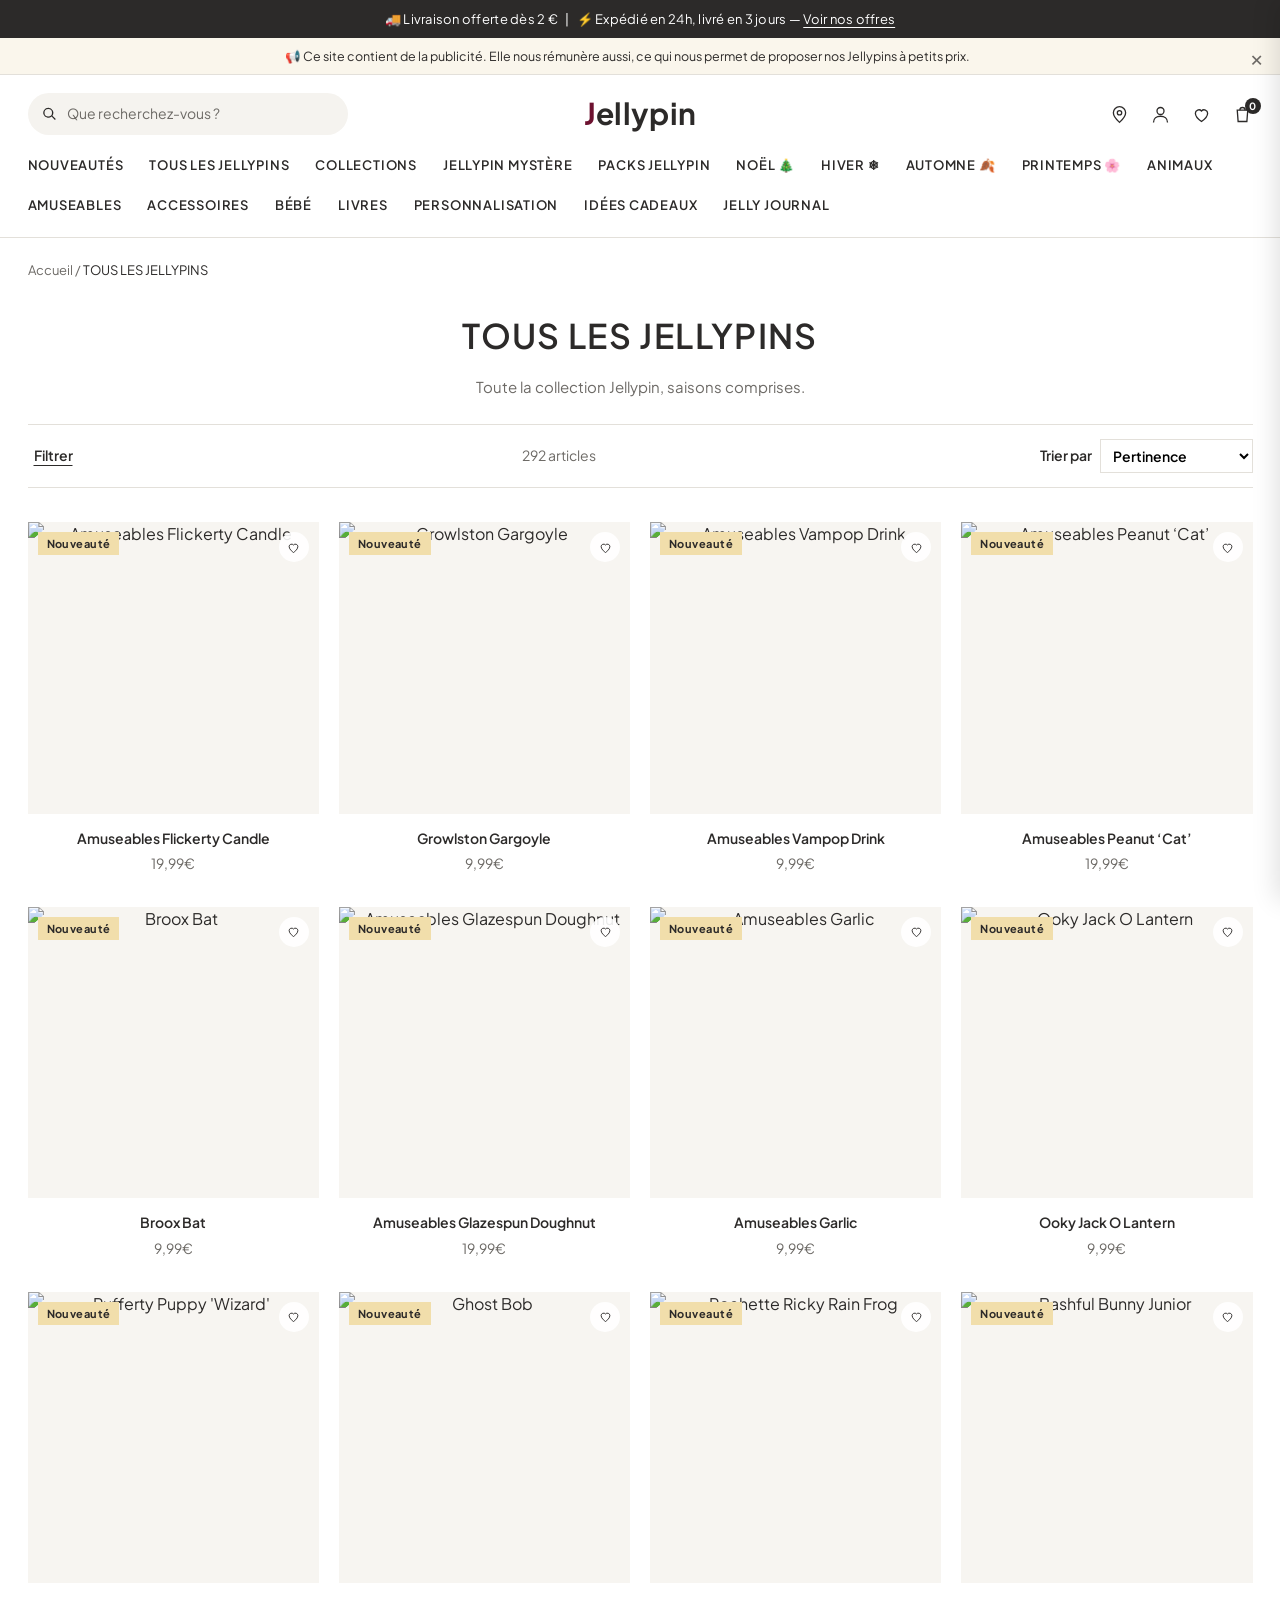
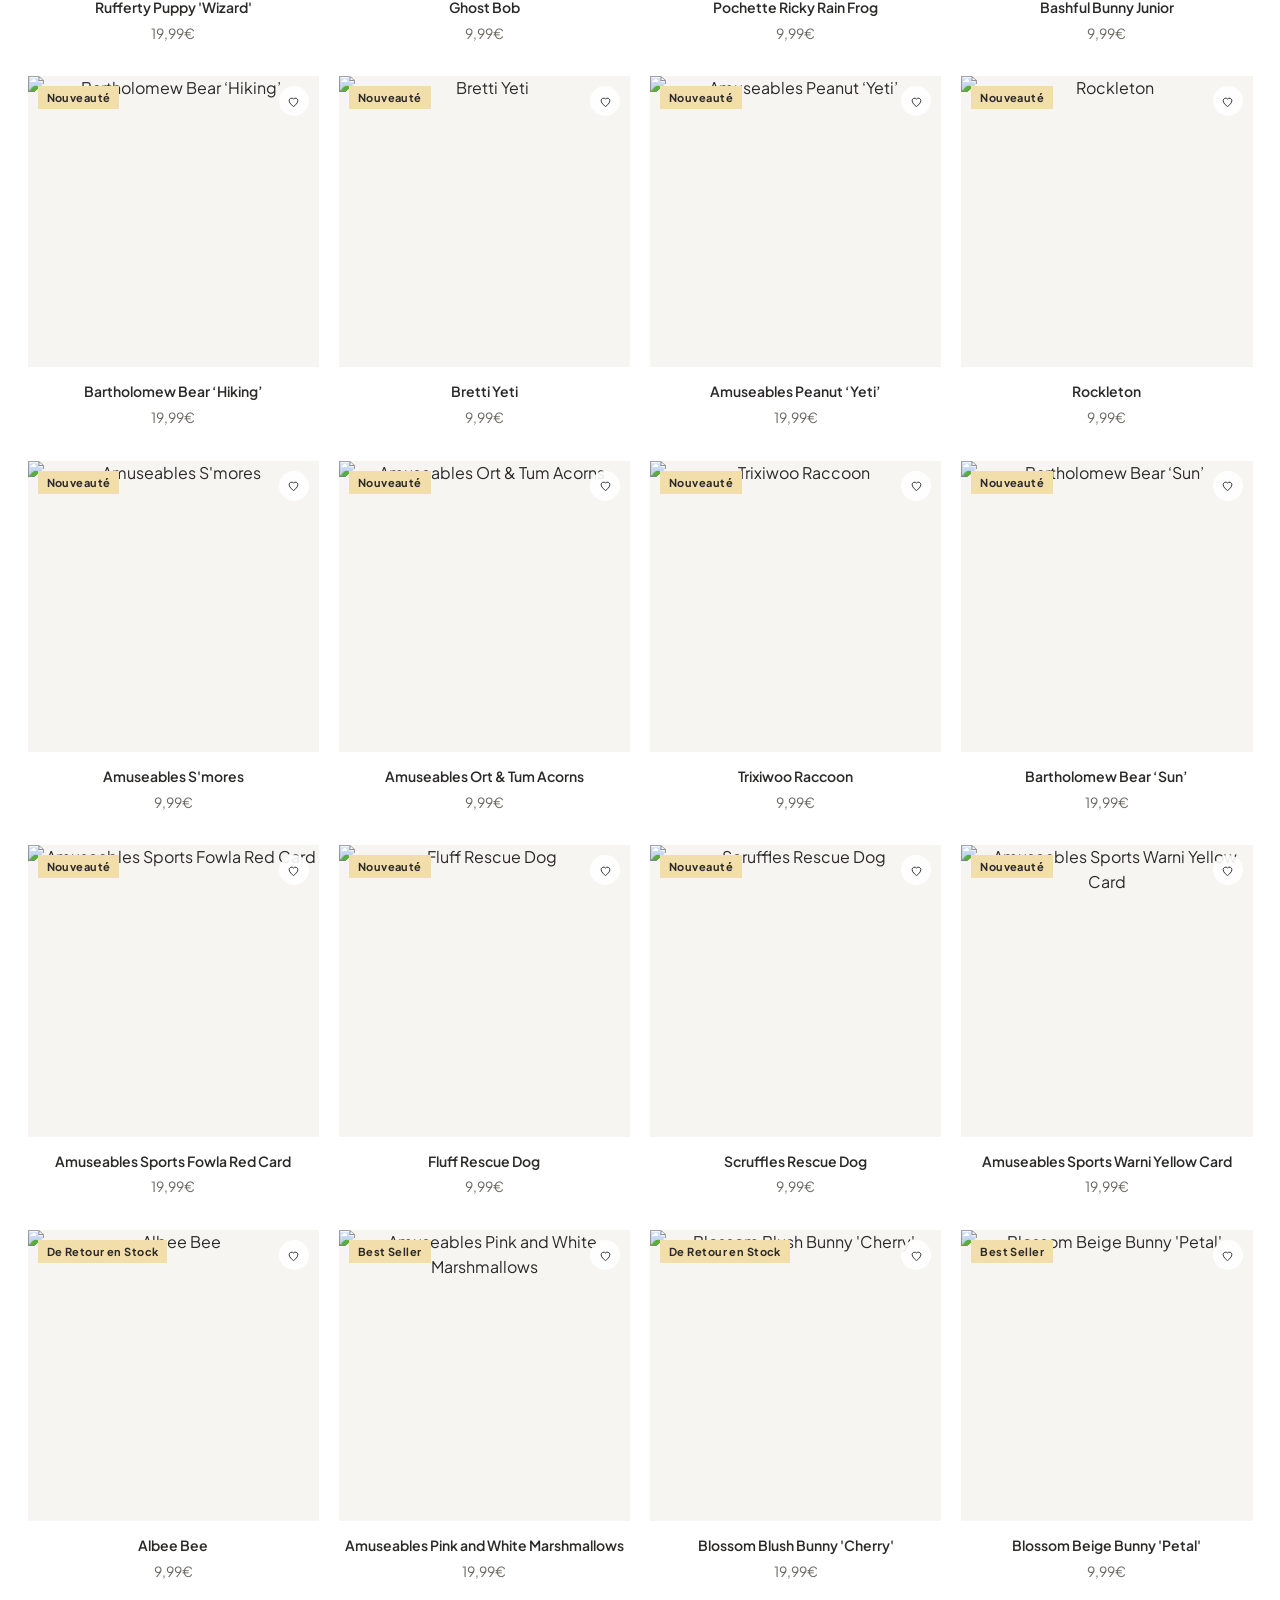
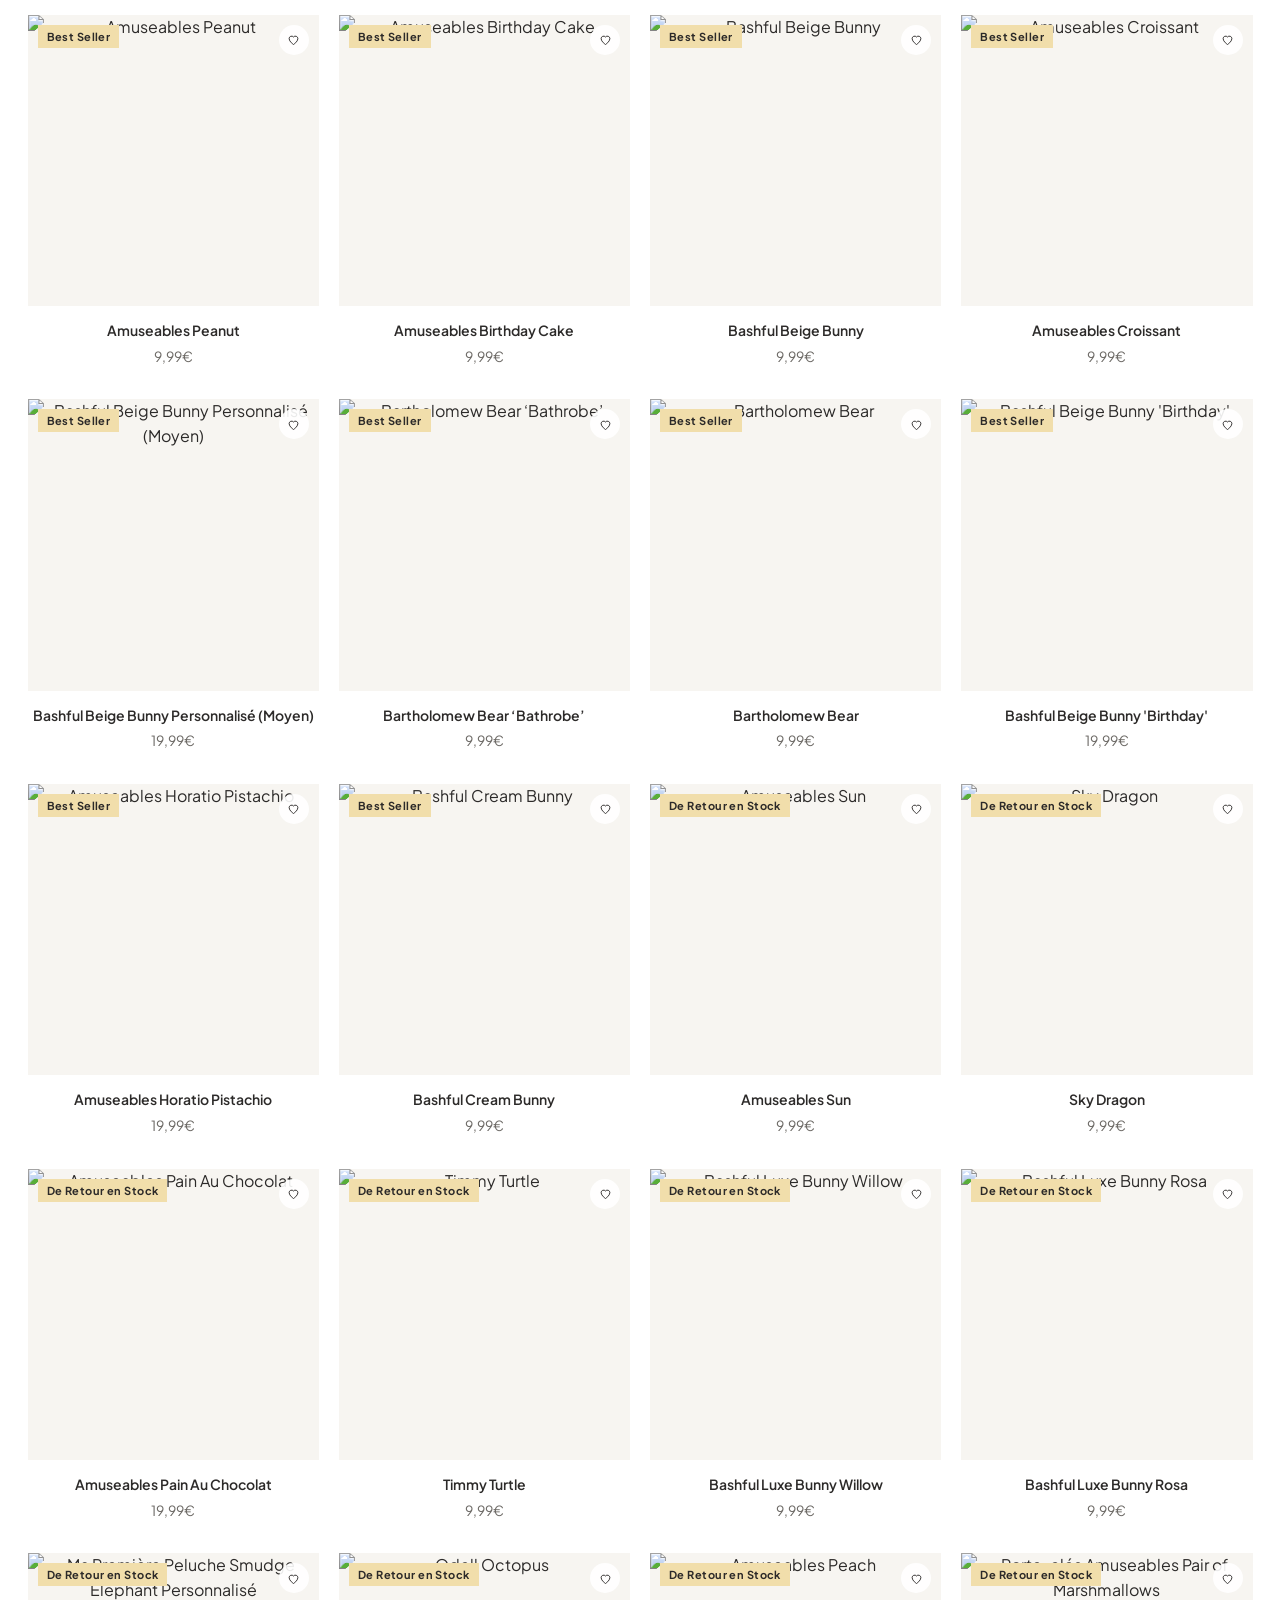
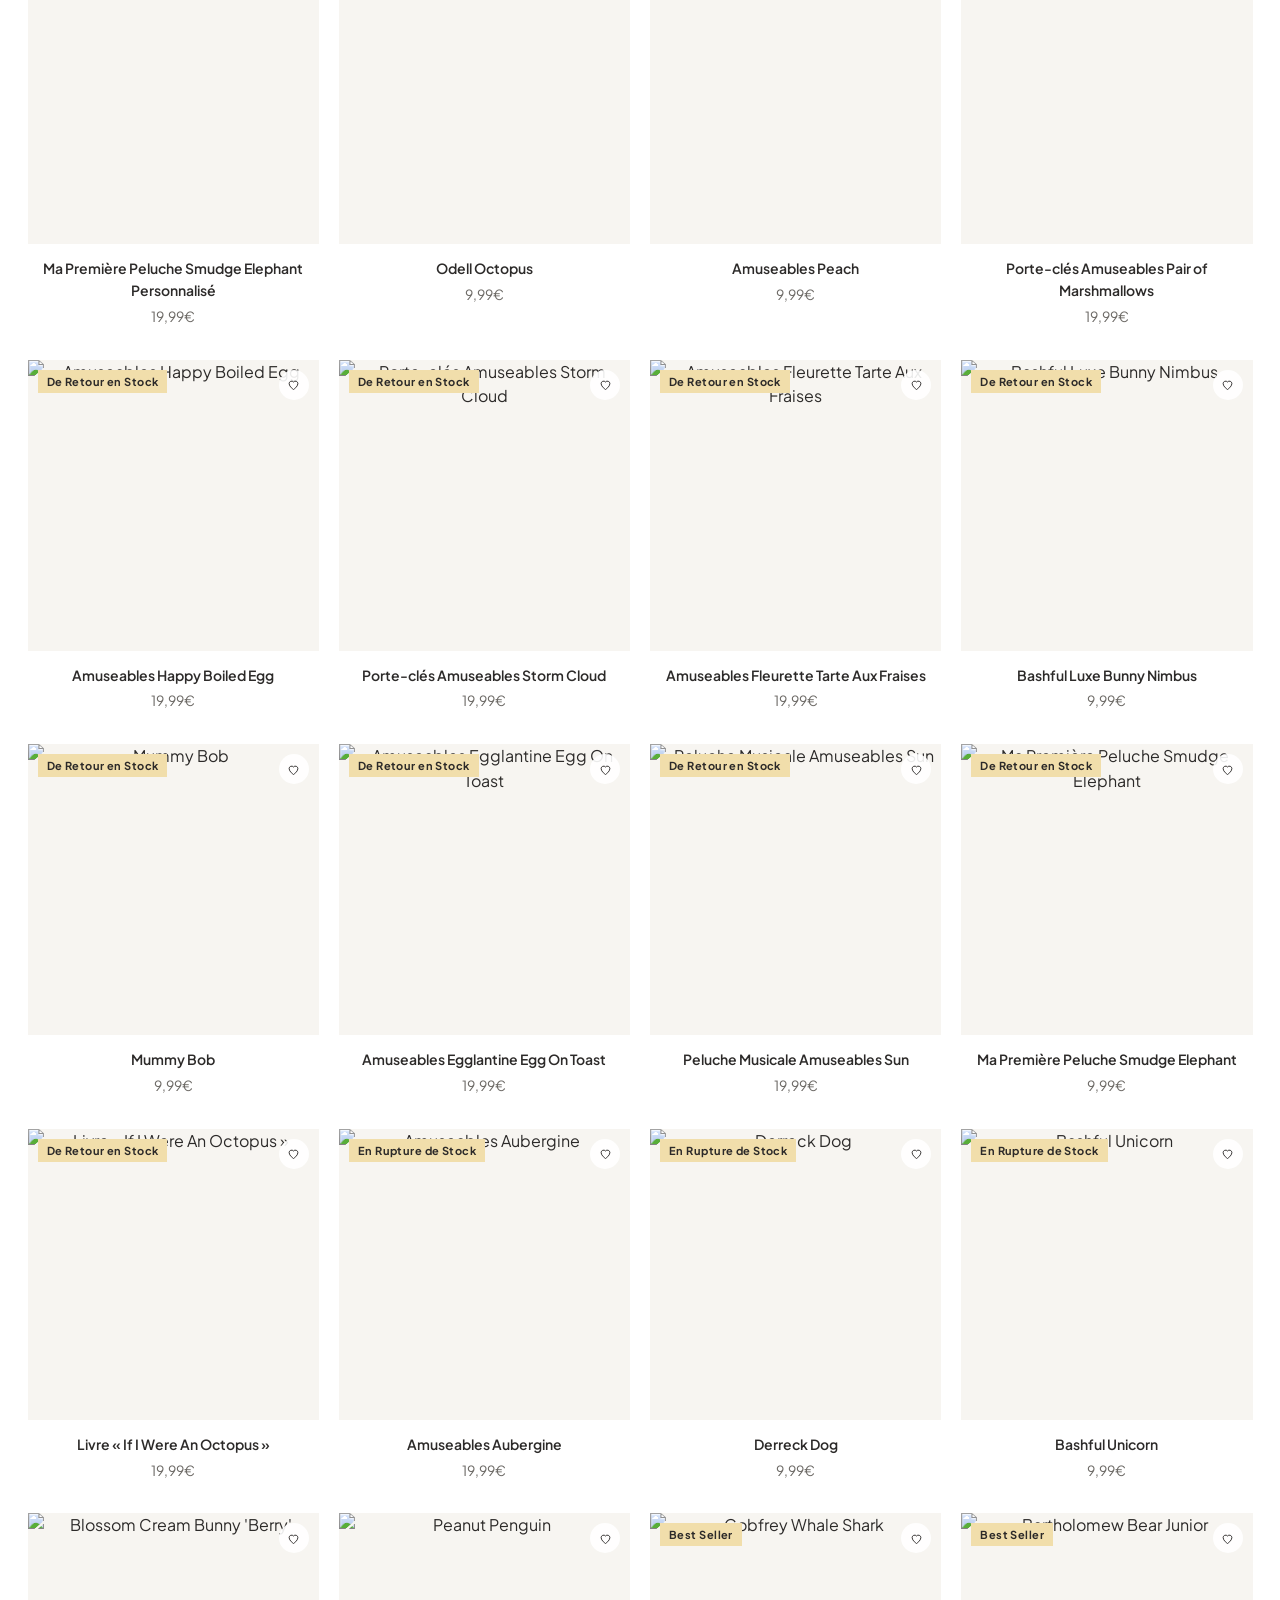
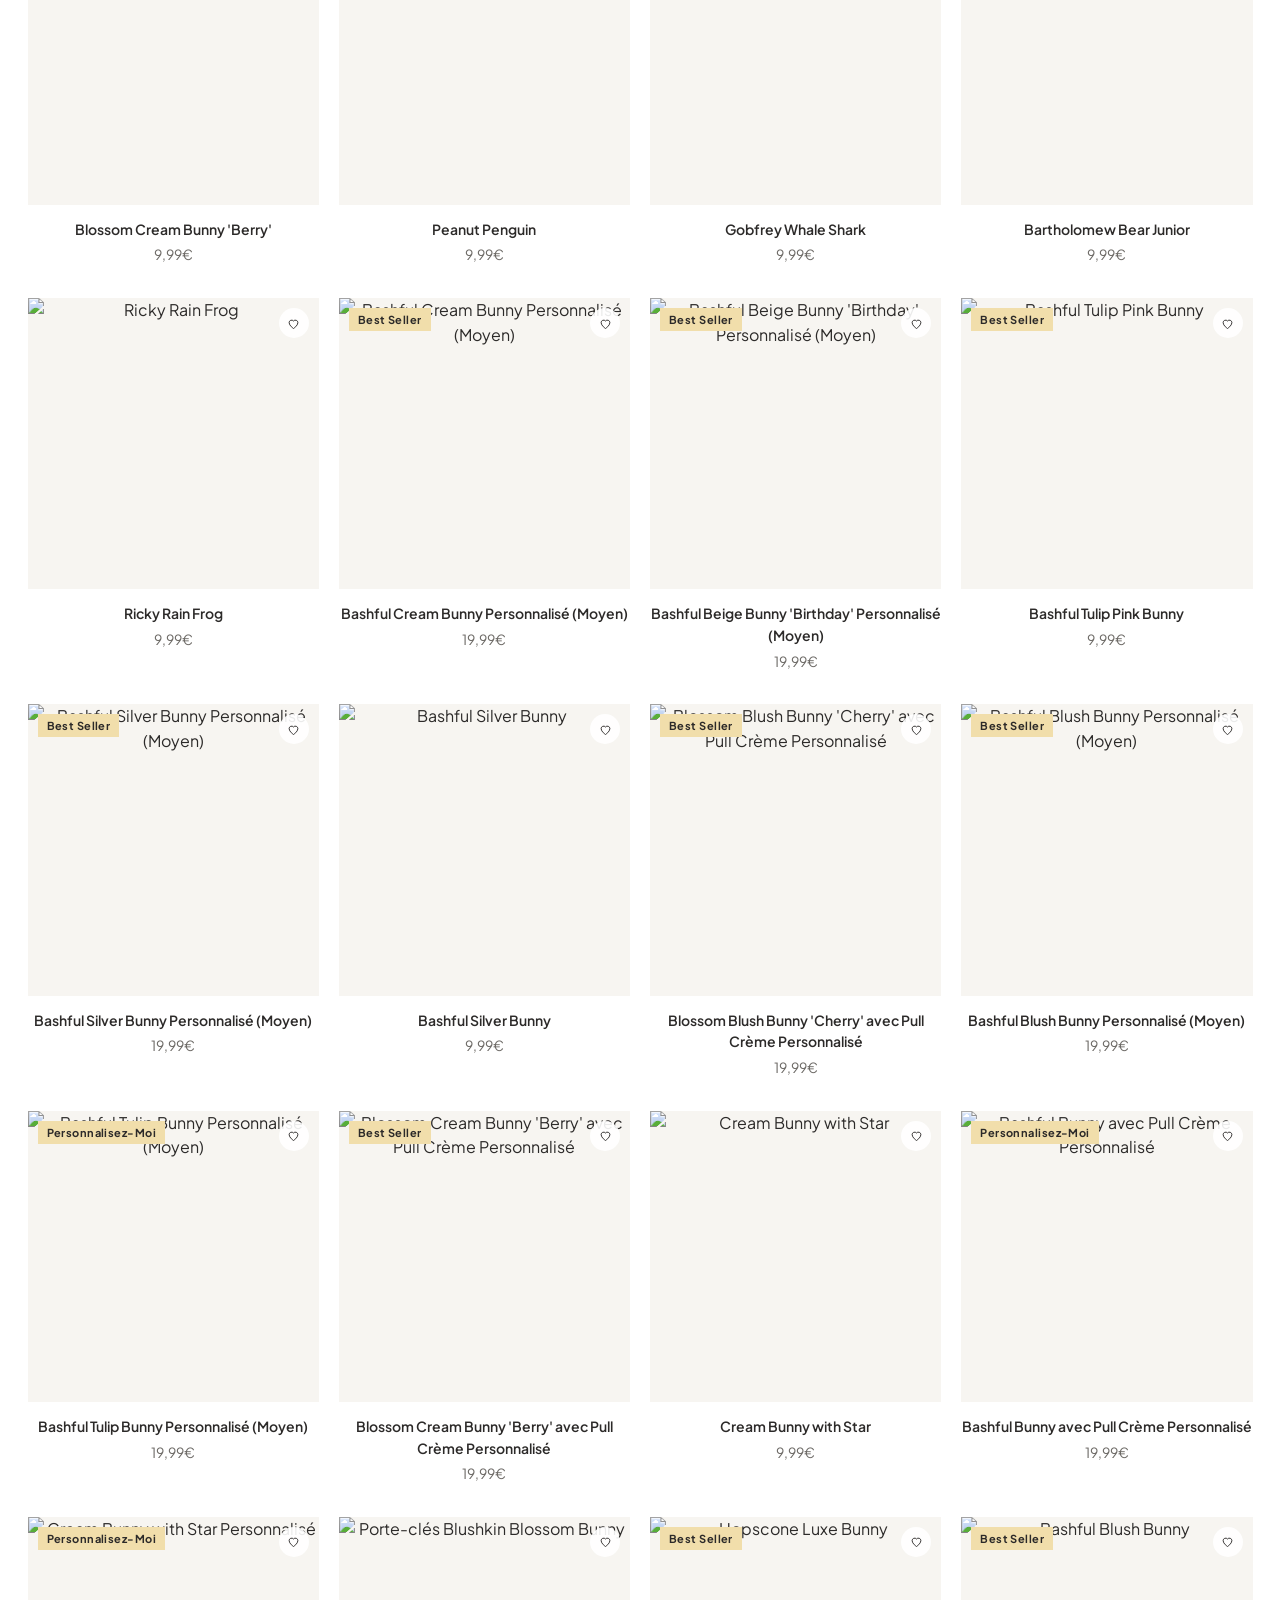
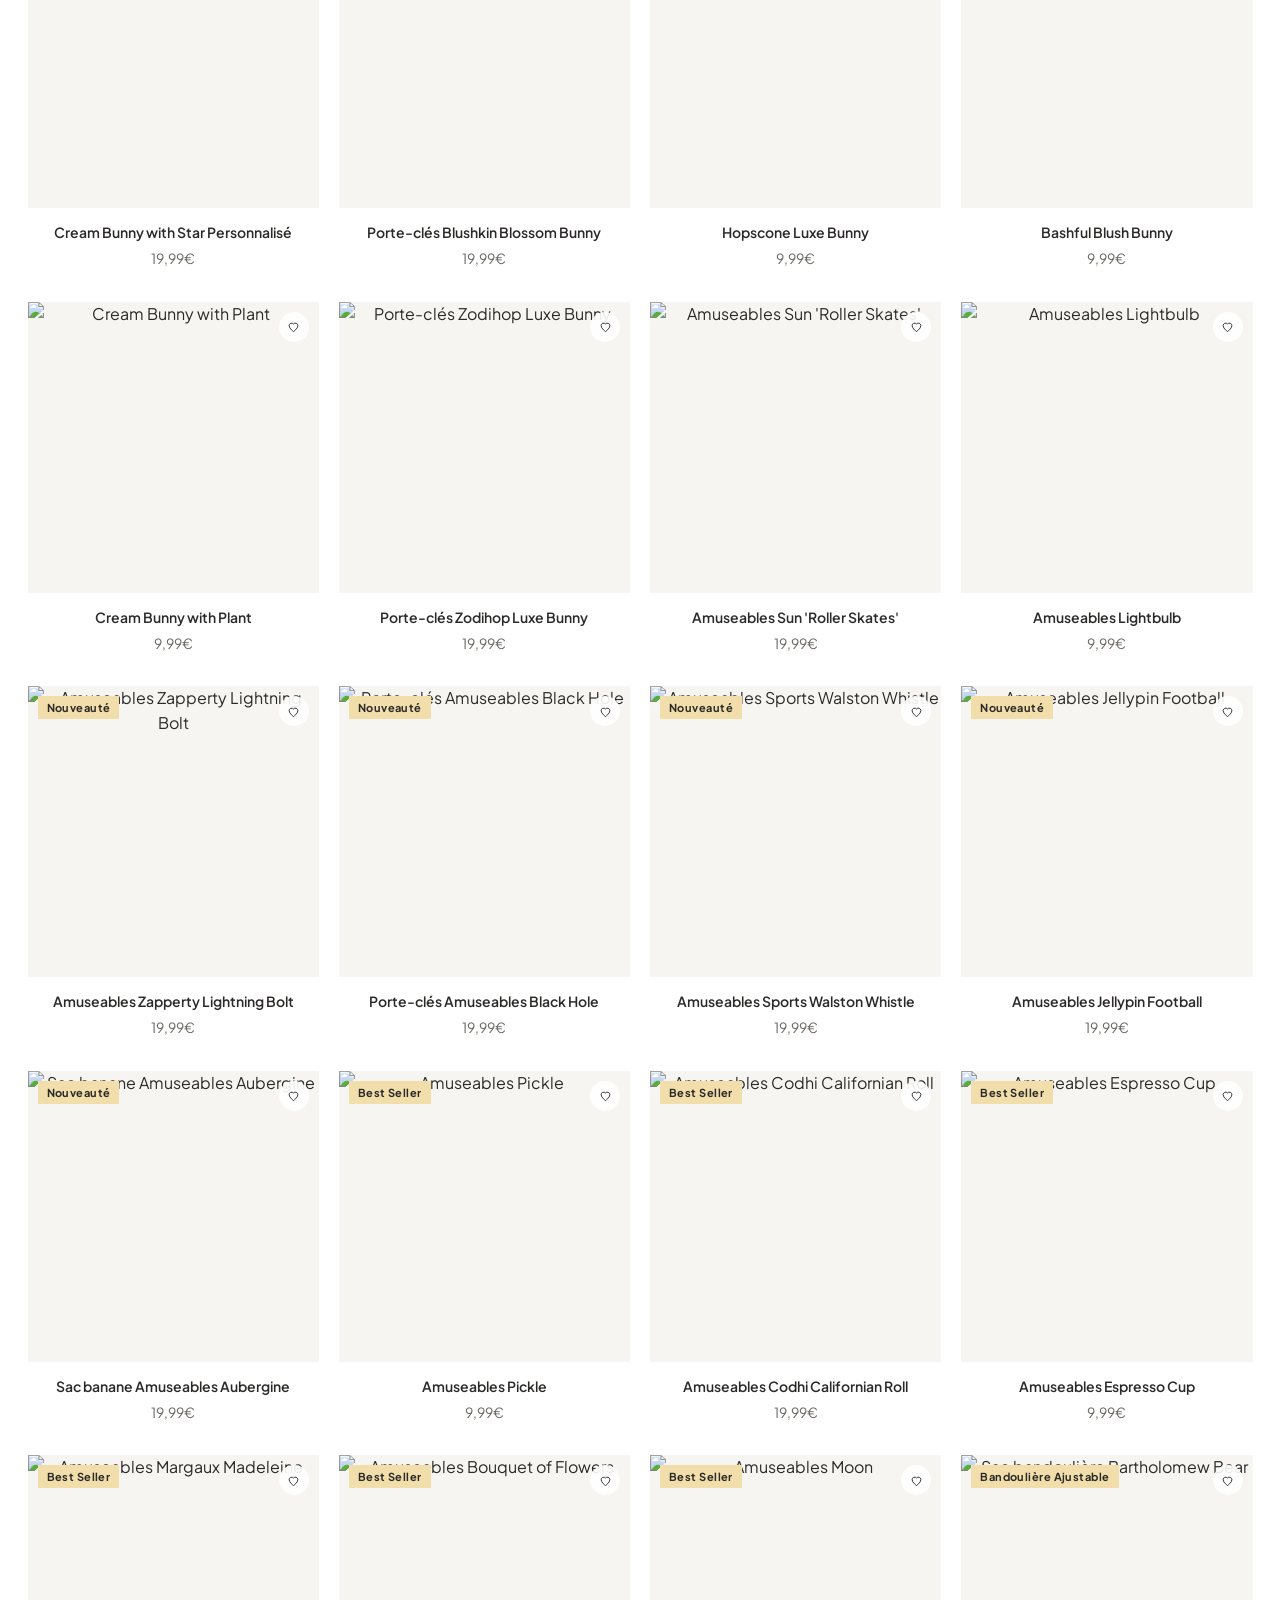
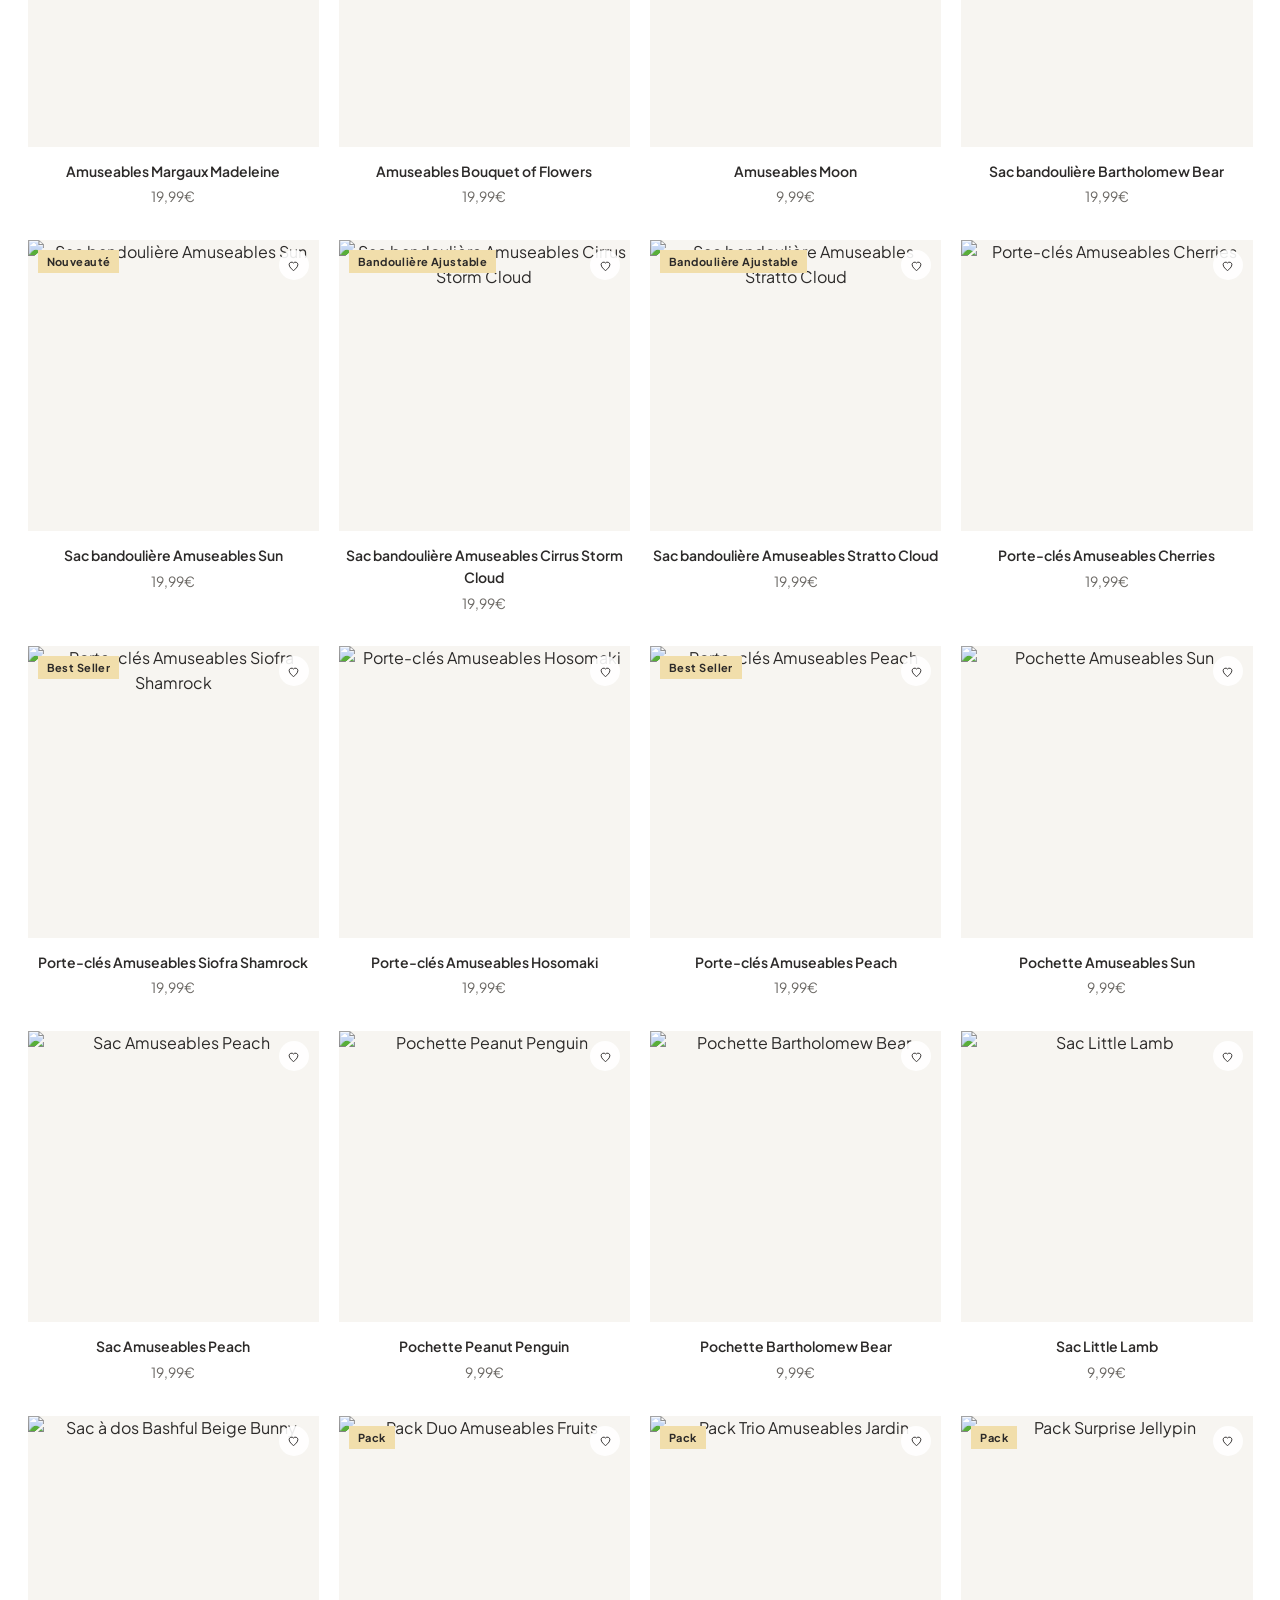
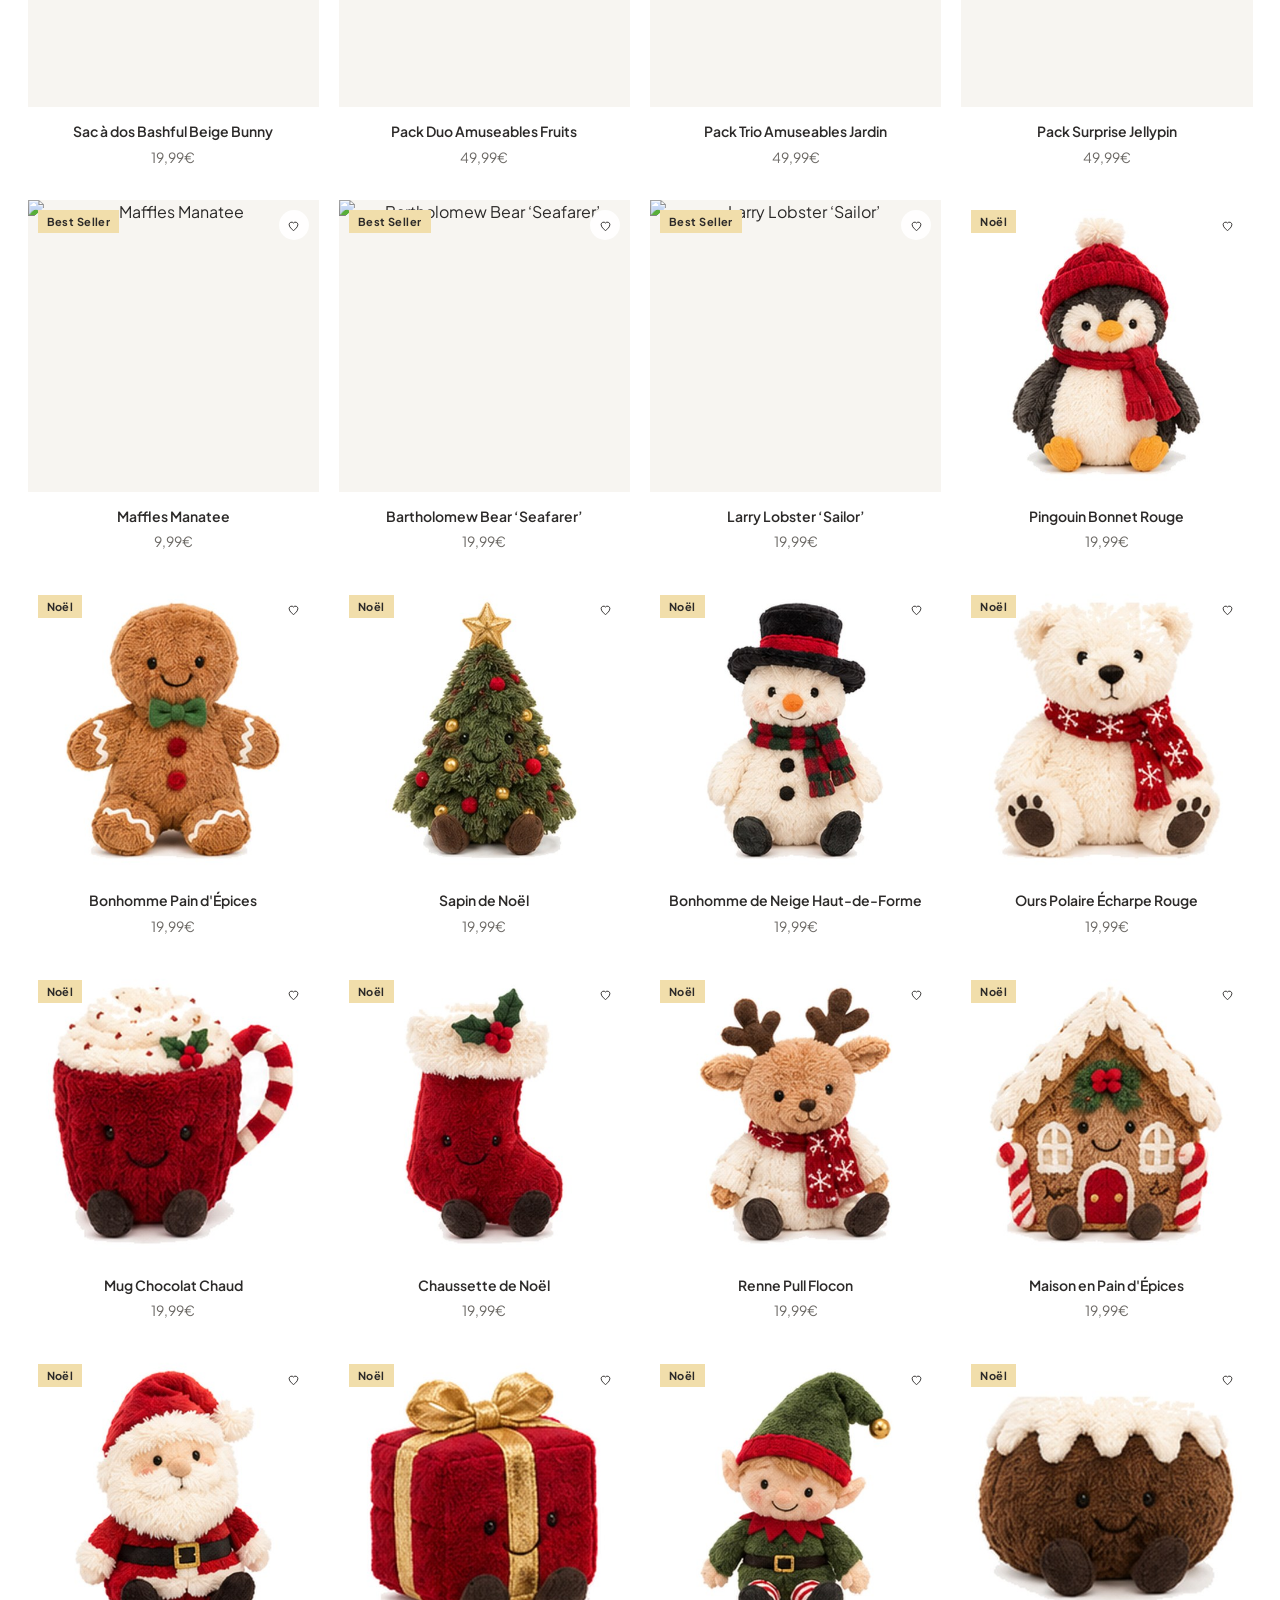
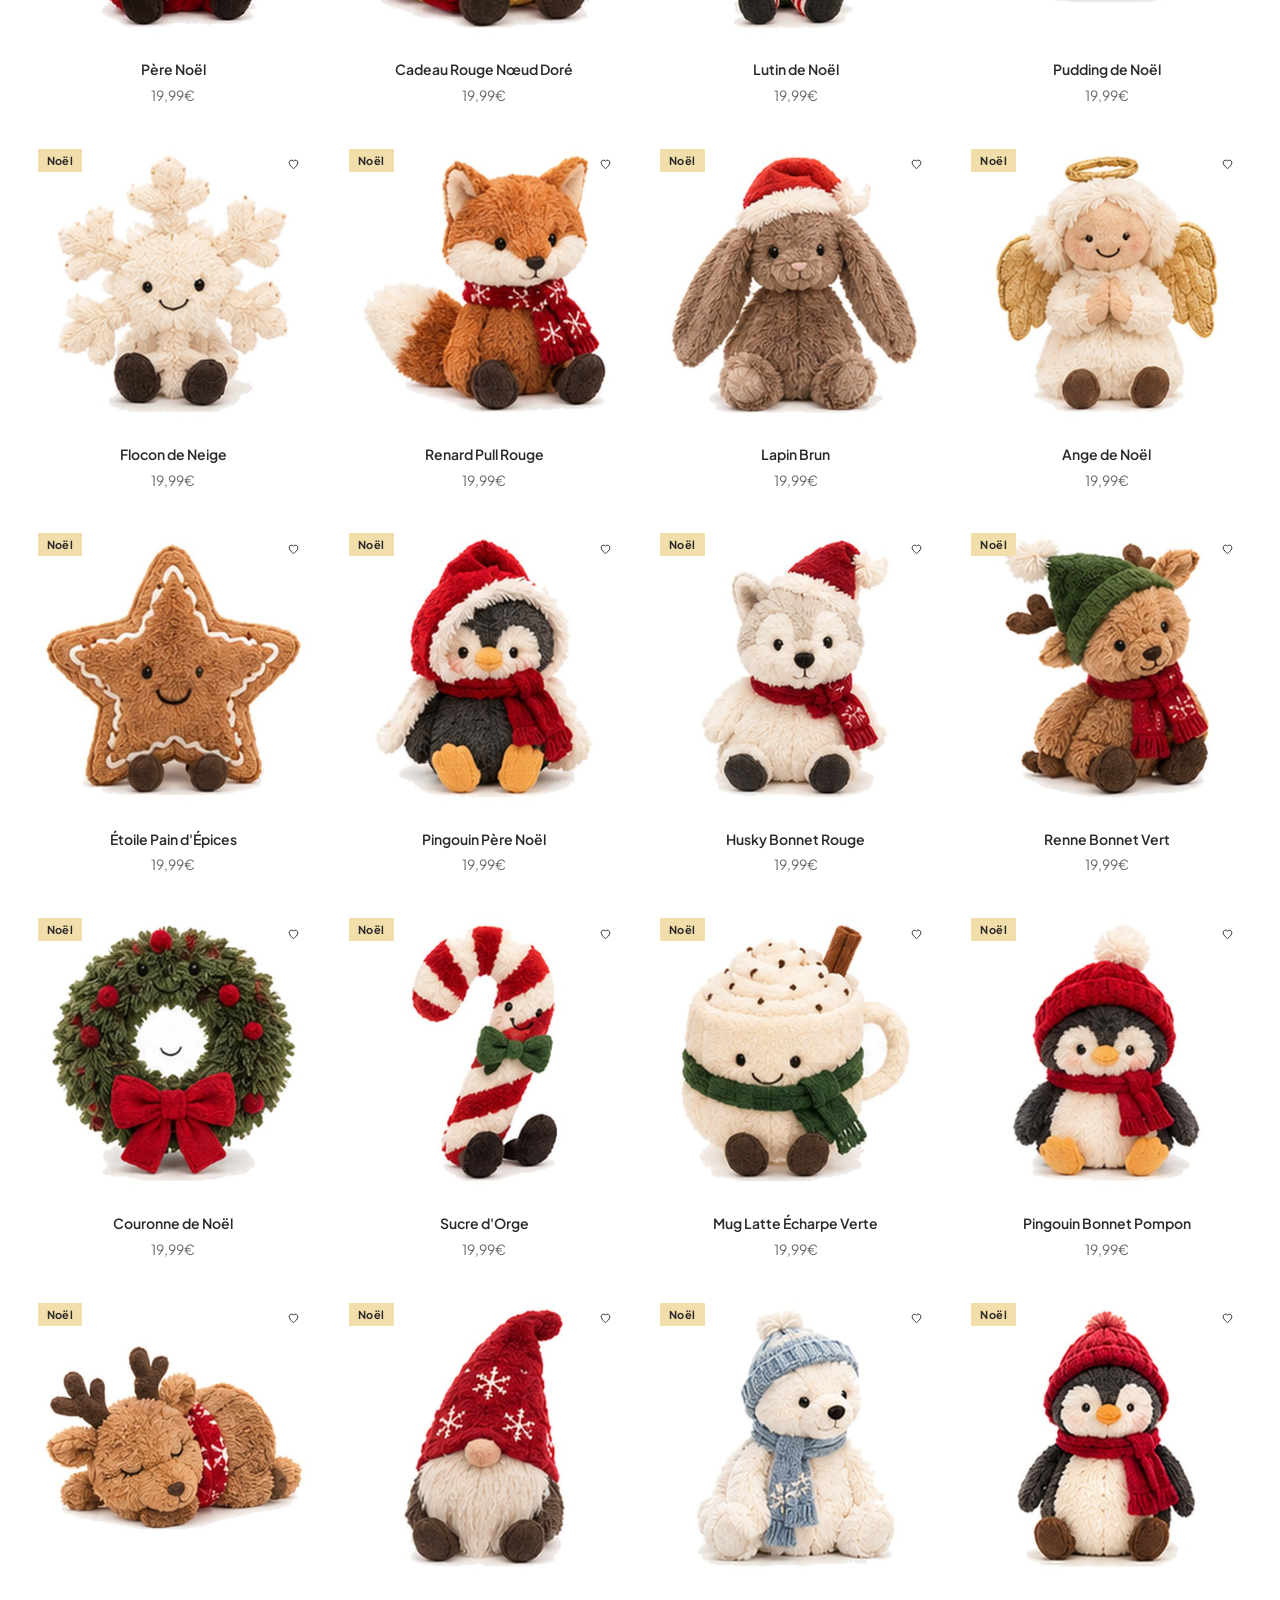
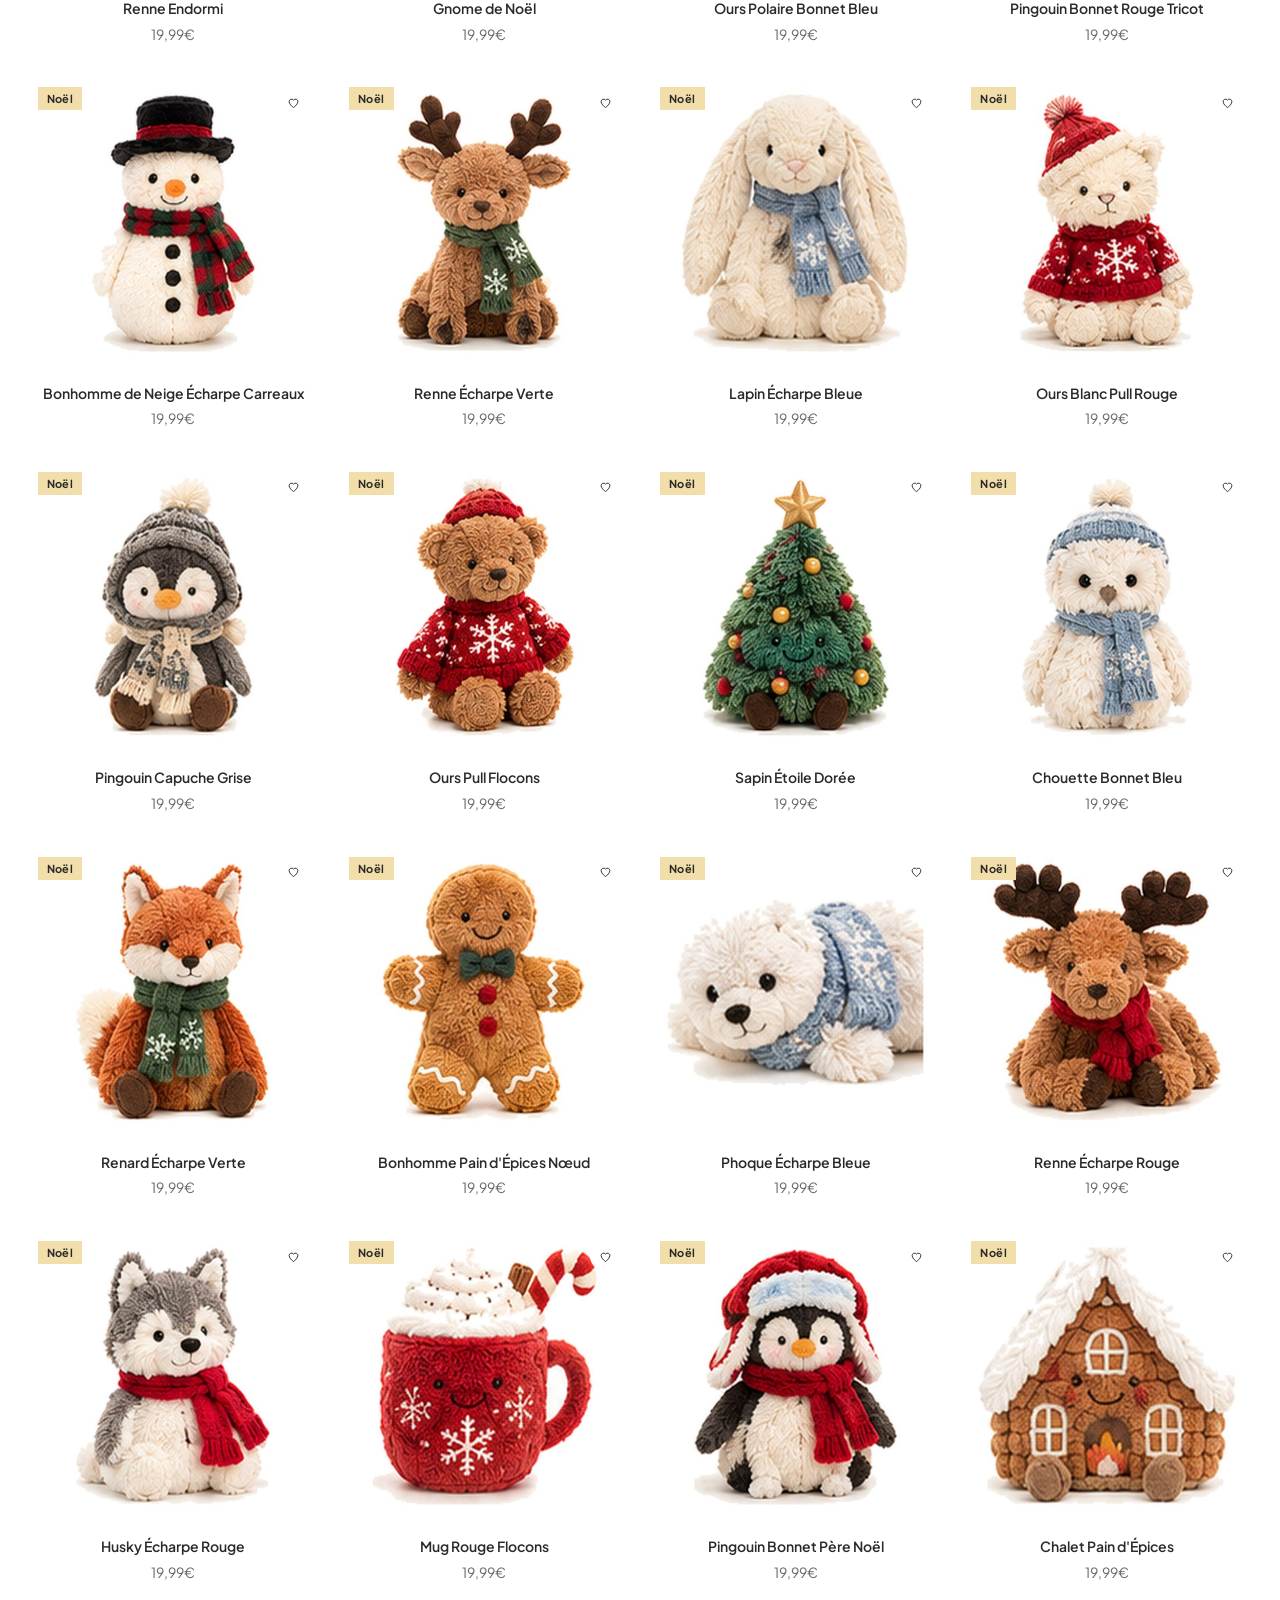
==== commit 63e687a0: "Previent les visiteurs de la presence de publicite Une barre fine sous la banniere promo indique, a " ====
--- a/category.html
+++ b/category.html
@@ -17,6 +17,27 @@
 <div class="promo-bar">
   🚚 Livraison offerte dès 2&nbsp;&euro;&ensp;|&ensp;⚡ Expédié en 24h, livré en 3 jours &mdash; <a href="category.html?c=noel">Voir nos offres</a>
 </div>
+<div class="ads-notice" id="ads-notice" role="note" hidden>
+  <p>📢 Ce site contient de la publicité. Elle nous rémunère aussi, ce qui nous permet de proposer nos Jellypins à petits prix.</p>
+  <button type="button" class="ads-notice__close" aria-label="Fermer ce message" data-ads-close>&times;</button>
+</div>
+<script>
+  /* Affiche la mention tant qu'elle n'a pas ete fermee. Si le stockage du
+     navigateur est indisponible, elle reste simplement visible : un message
+     de transparence ne doit jamais disparaitre par accident. */
+  (function () {
+    var n = document.getElementById('ads-notice');
+    if (!n) return;
+    var KEY = 'jc_ads_notice', seen = false;
+    try { seen = localStorage.getItem(KEY) === '1'; } catch (e) {}
+    if (!seen) n.hidden = false;
+    var b = n.querySelector('[data-ads-close]');
+    if (b) b.addEventListener('click', function () {
+      n.hidden = true;
+      try { localStorage.setItem(KEY, '1'); } catch (e) {}
+    });
+  })();
+</script>
 
 <header class="header">
   <div class="header__top">
--- a/styles.css
+++ b/styles.css
@@ -63,6 +63,22 @@
   padding:9px 20px;
 }
 .promo-bar a{text-decoration:underline;text-underline-offset:3px}
+
+/* Mention de transparence sur la publicite ---------------------------------
+   Barre fine sous la banniere promo, fermable. Affichee a la premiere
+   arrivee seulement (voir le petit script juste apres le balisage). */
+.ads-notice{
+  position:relative;display:flex;align-items:center;justify-content:center;
+  padding:9px 46px 9px 20px;
+  background:var(--cream-light);border-bottom:1px solid var(--line);
+  color:var(--ink);font-size:12.5px;line-height:1.45;text-align:center;
+}
+.ads-notice p{margin:0;max-width:880px}
+.ads-notice__close{
+  position:absolute;right:8px;top:50%;transform:translateY(-50%);
+  width:32px;height:32px;font-size:22px;line-height:1;color:var(--grey);
+}
+.ads-notice__close:hover{color:var(--ink)}
 
 /* ==========================================================================
    En-tete
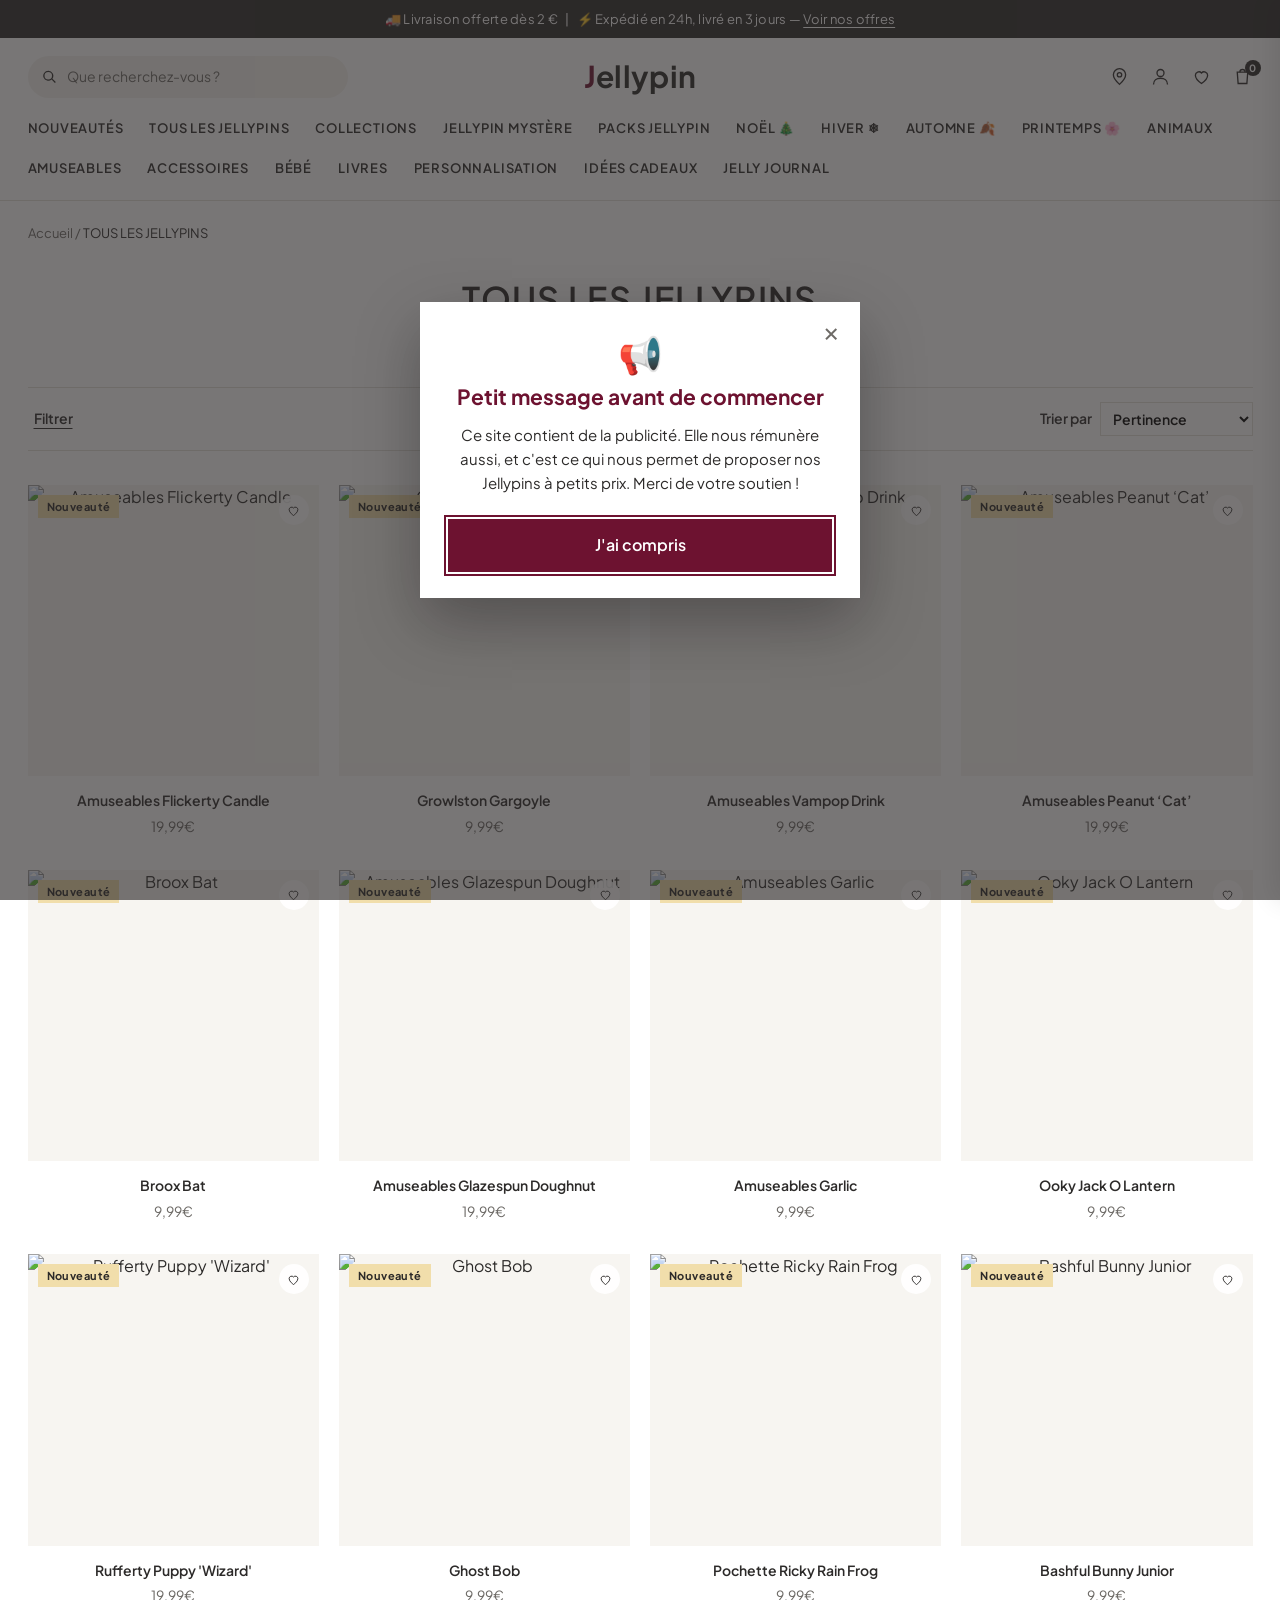
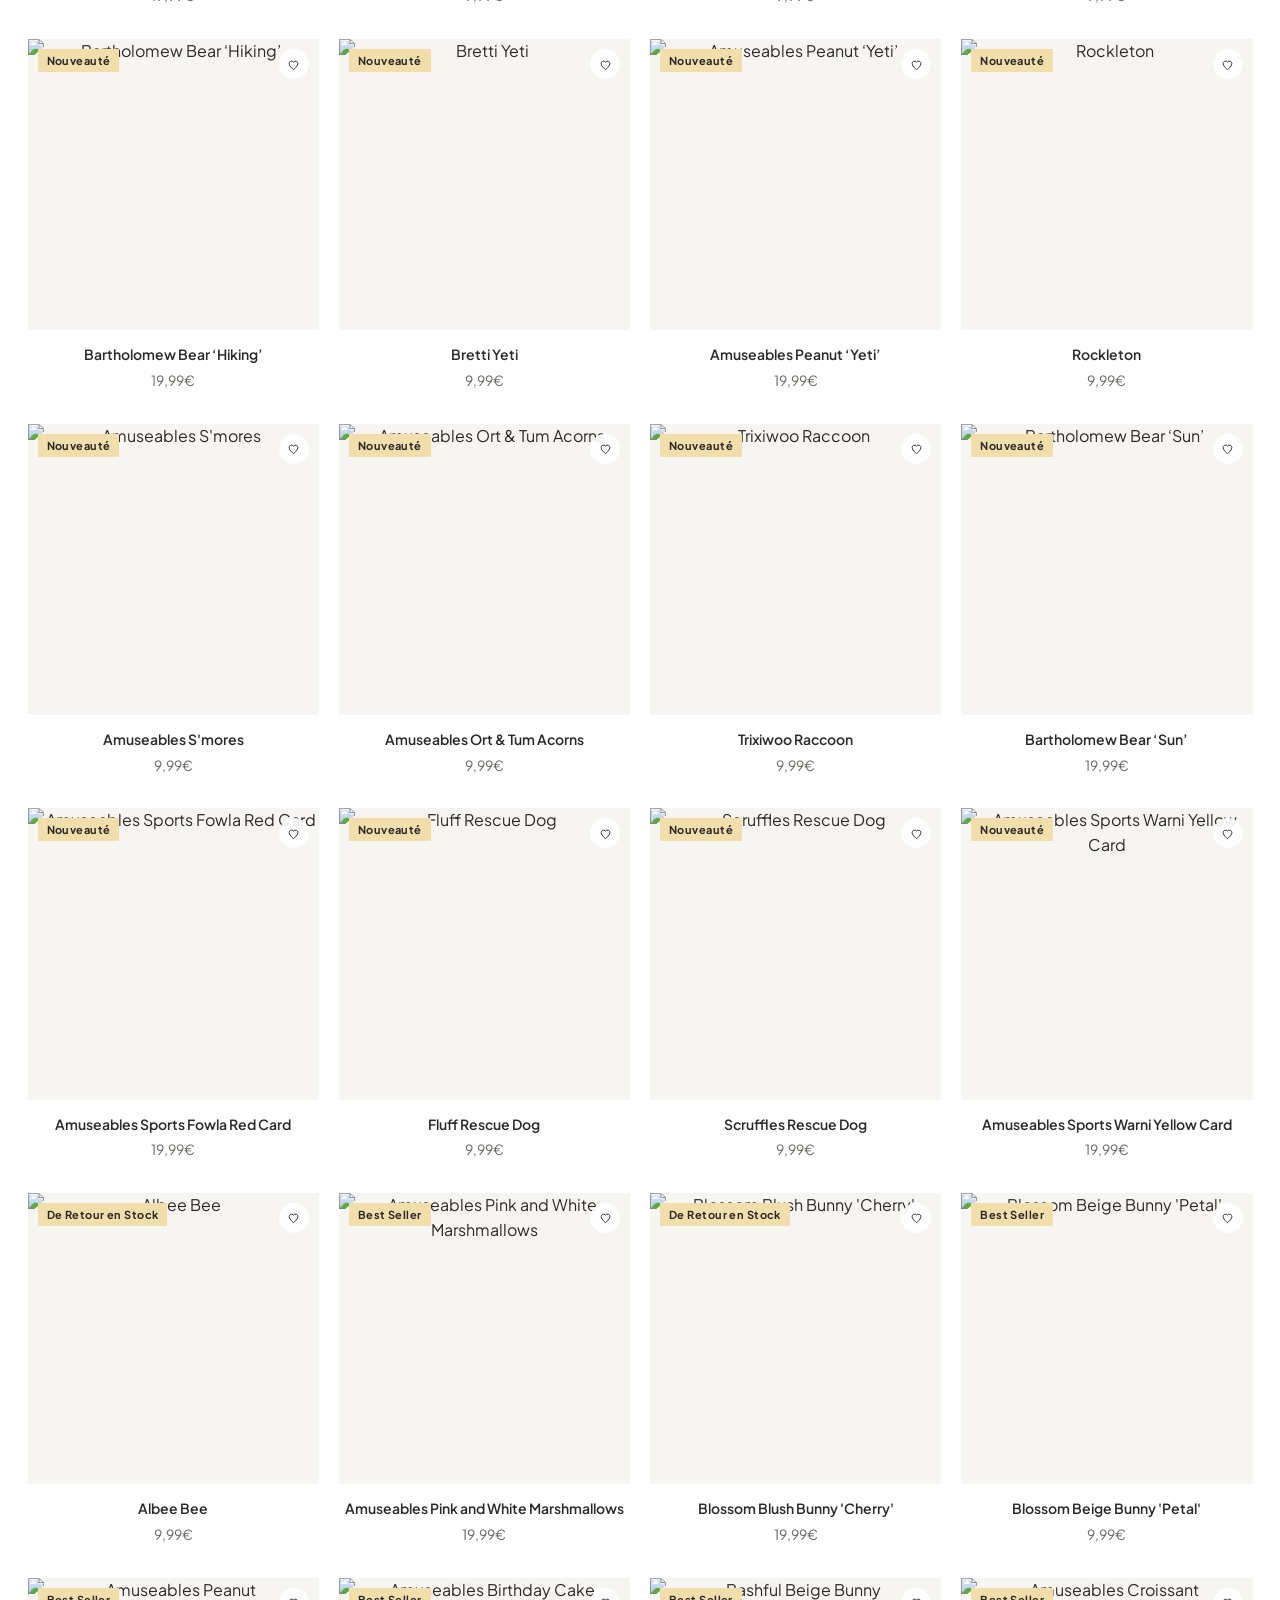
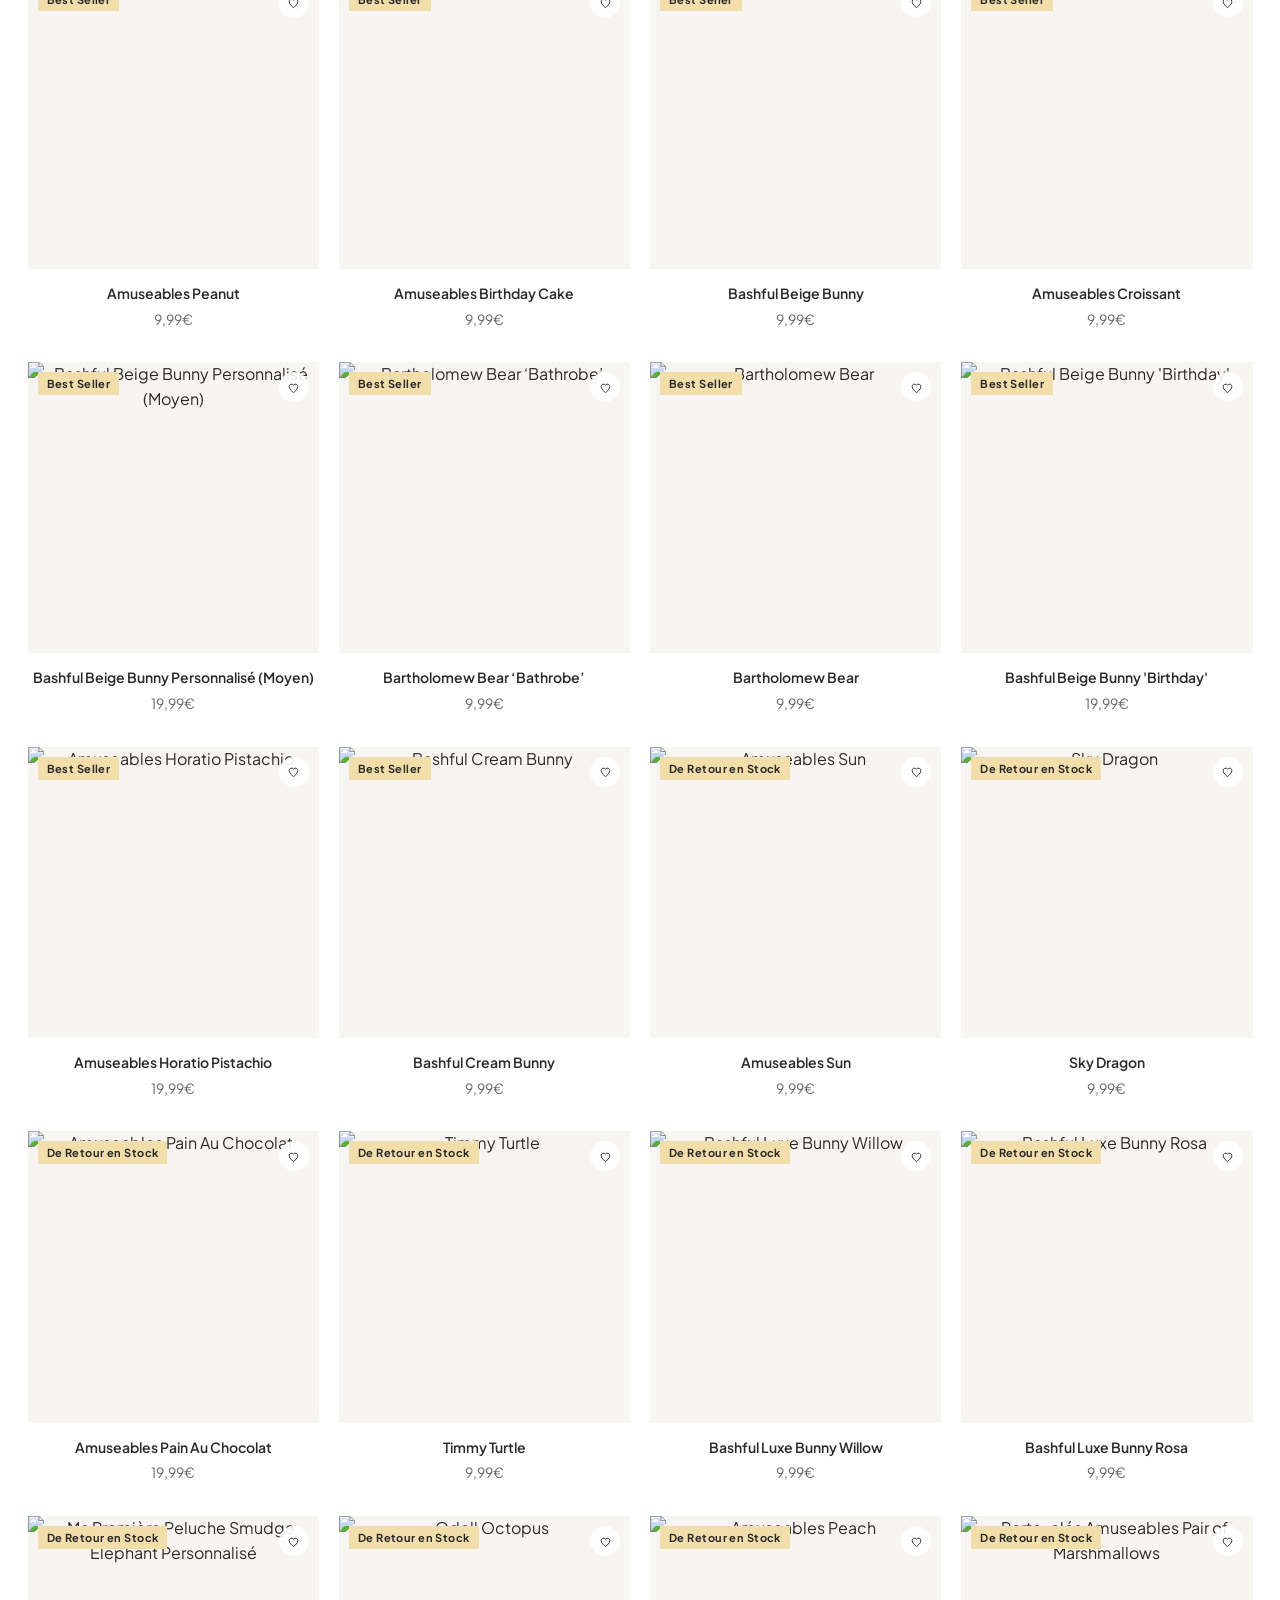
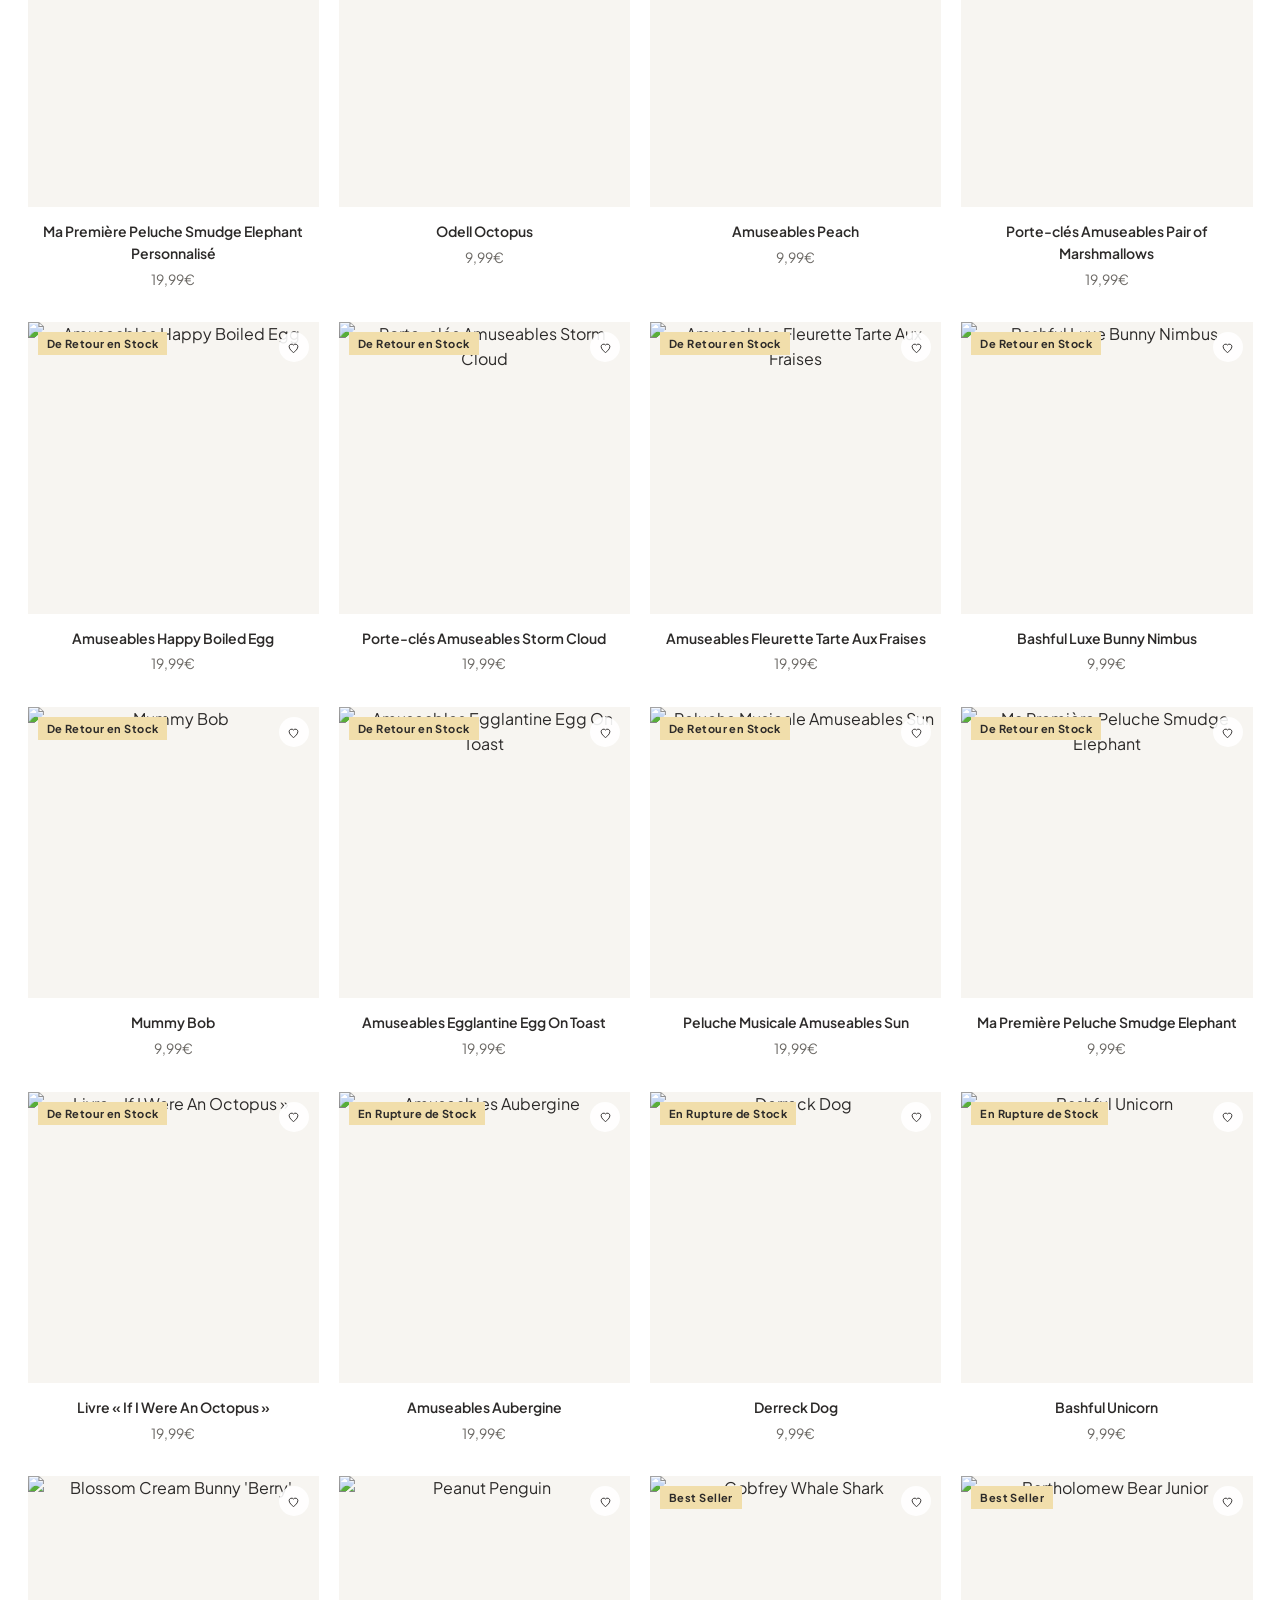
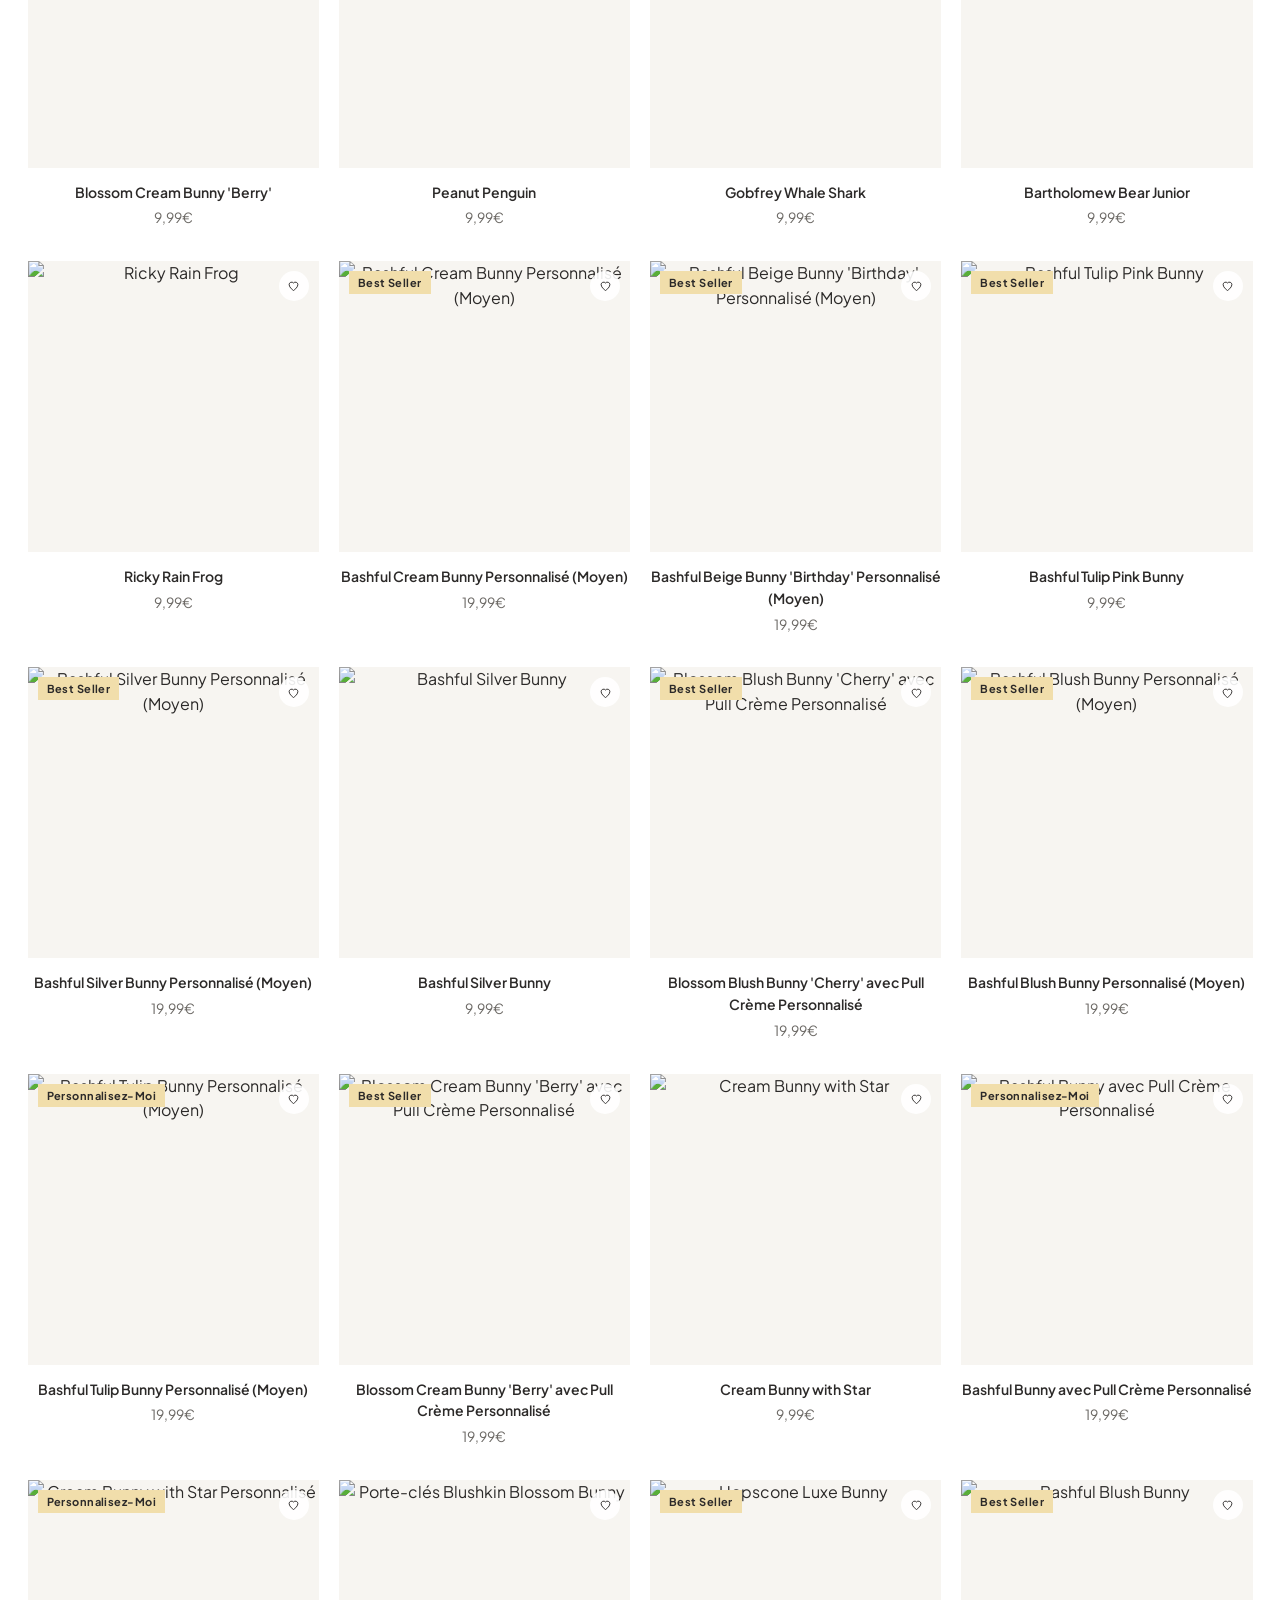
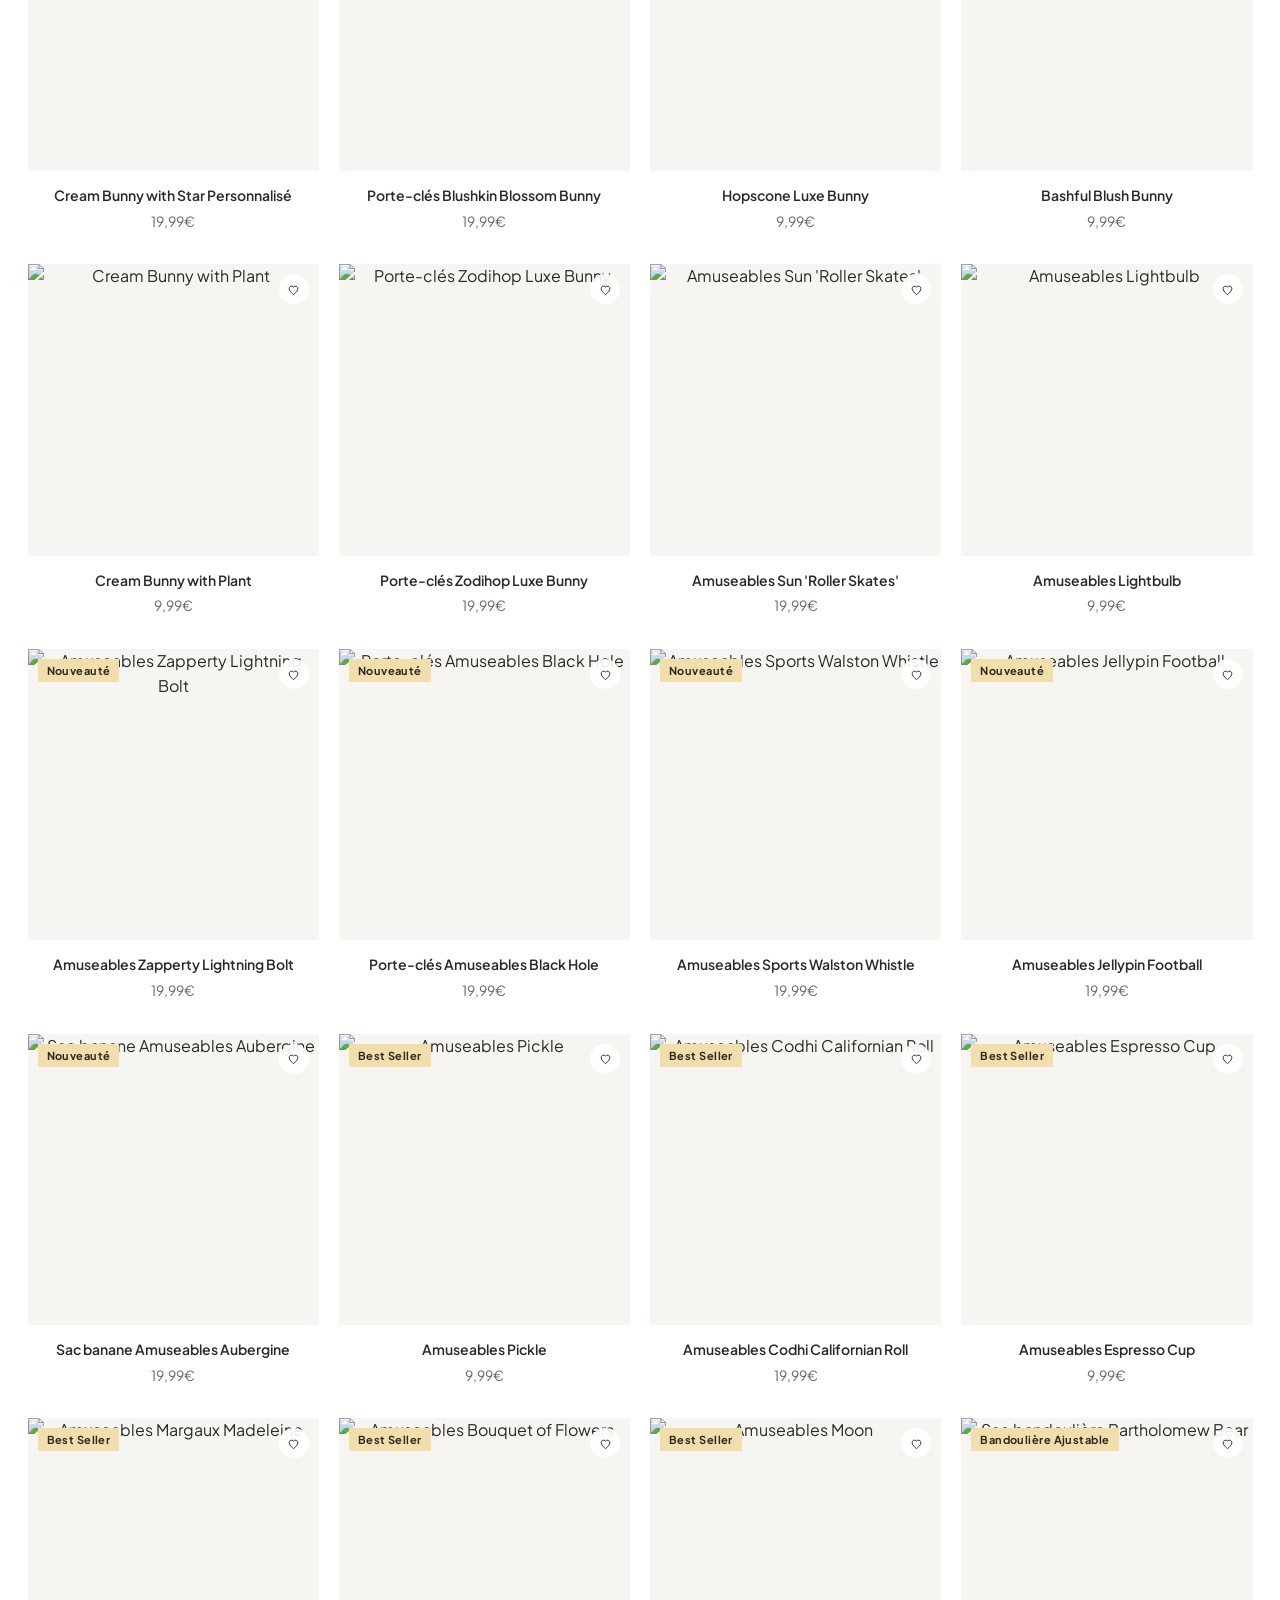
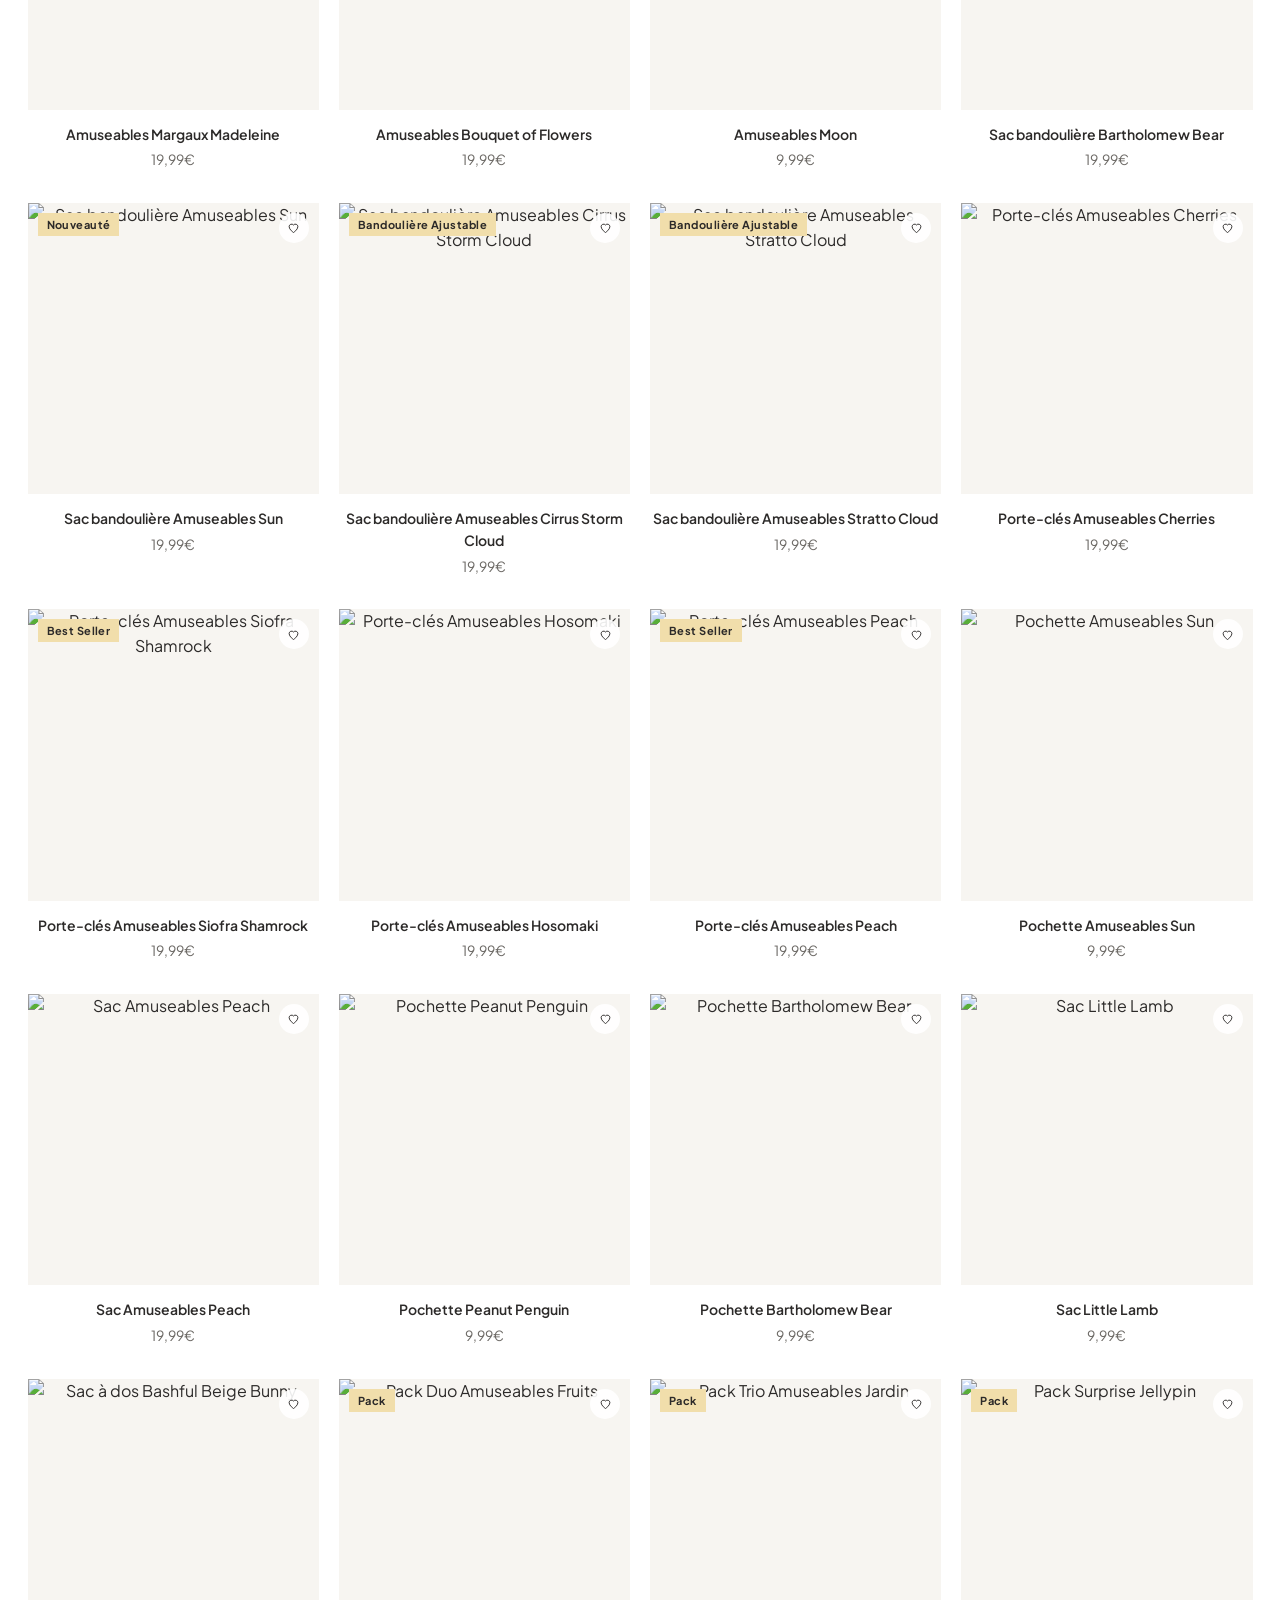
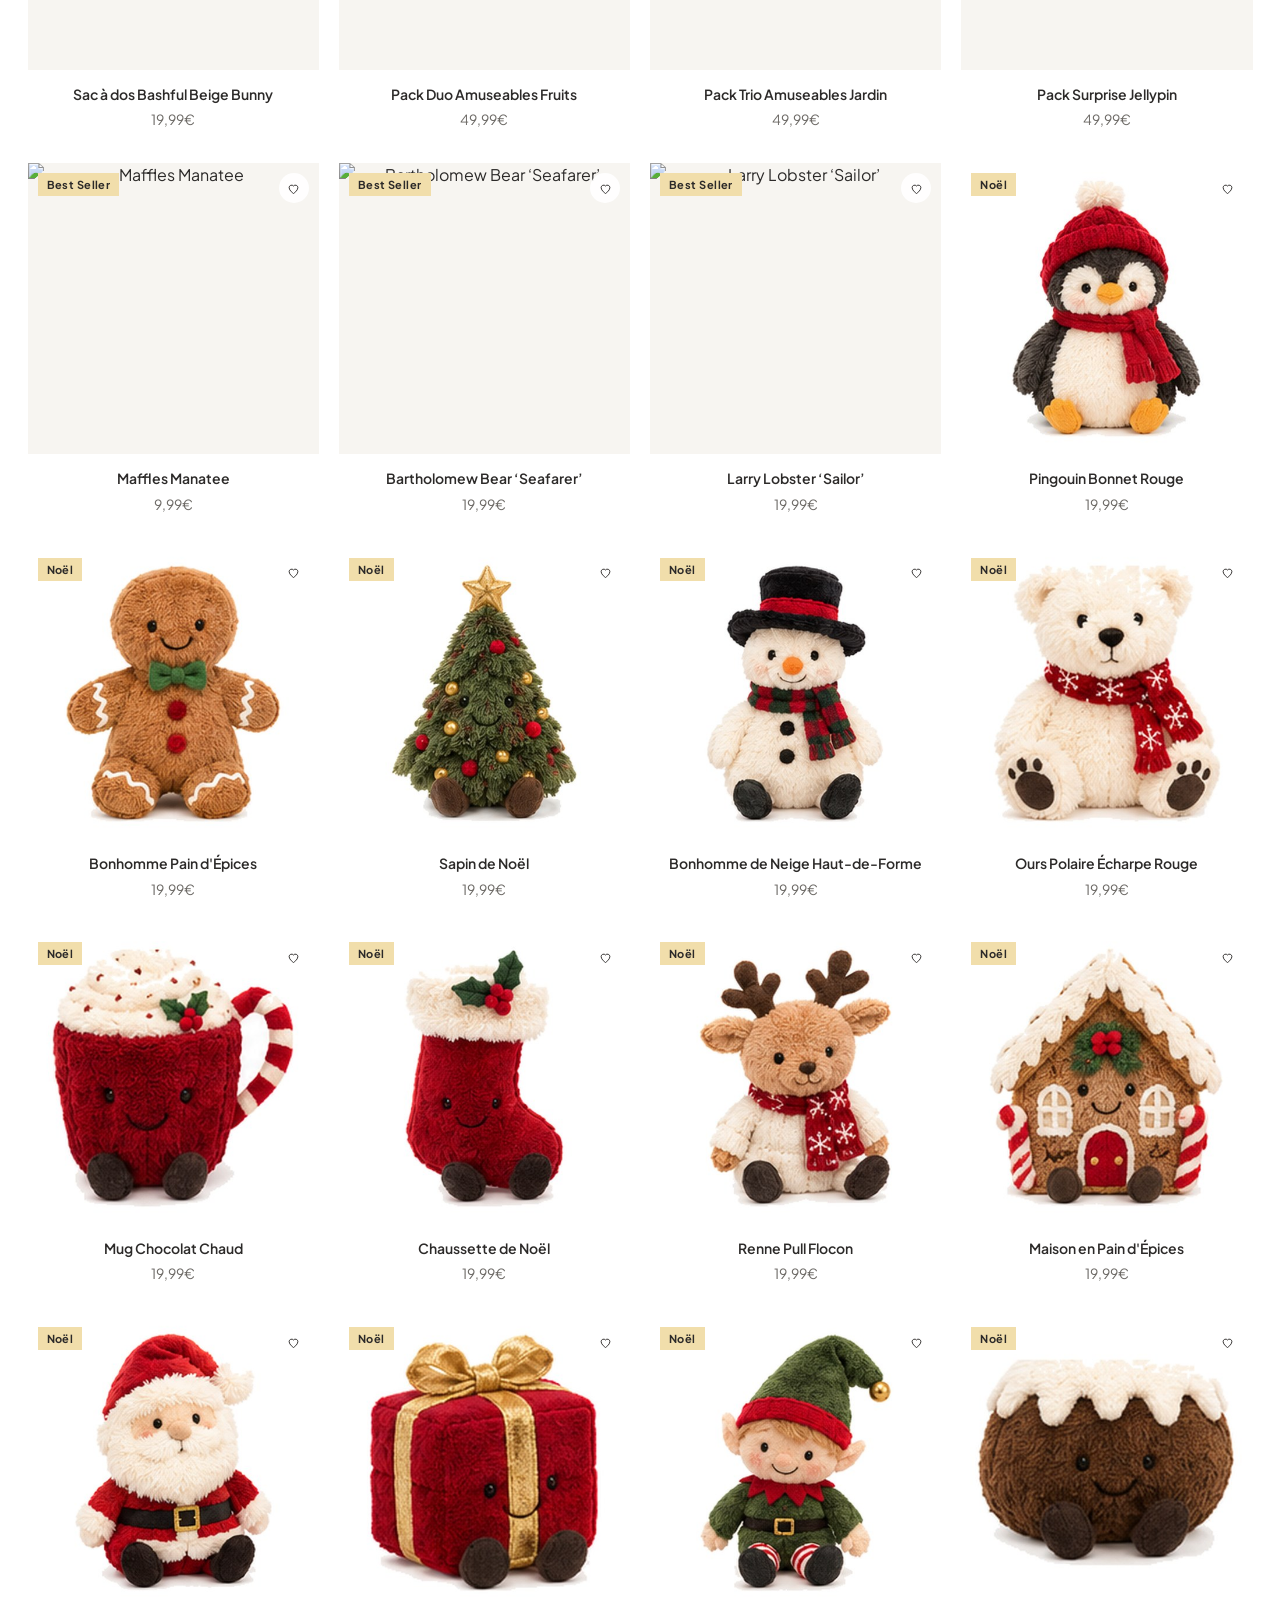
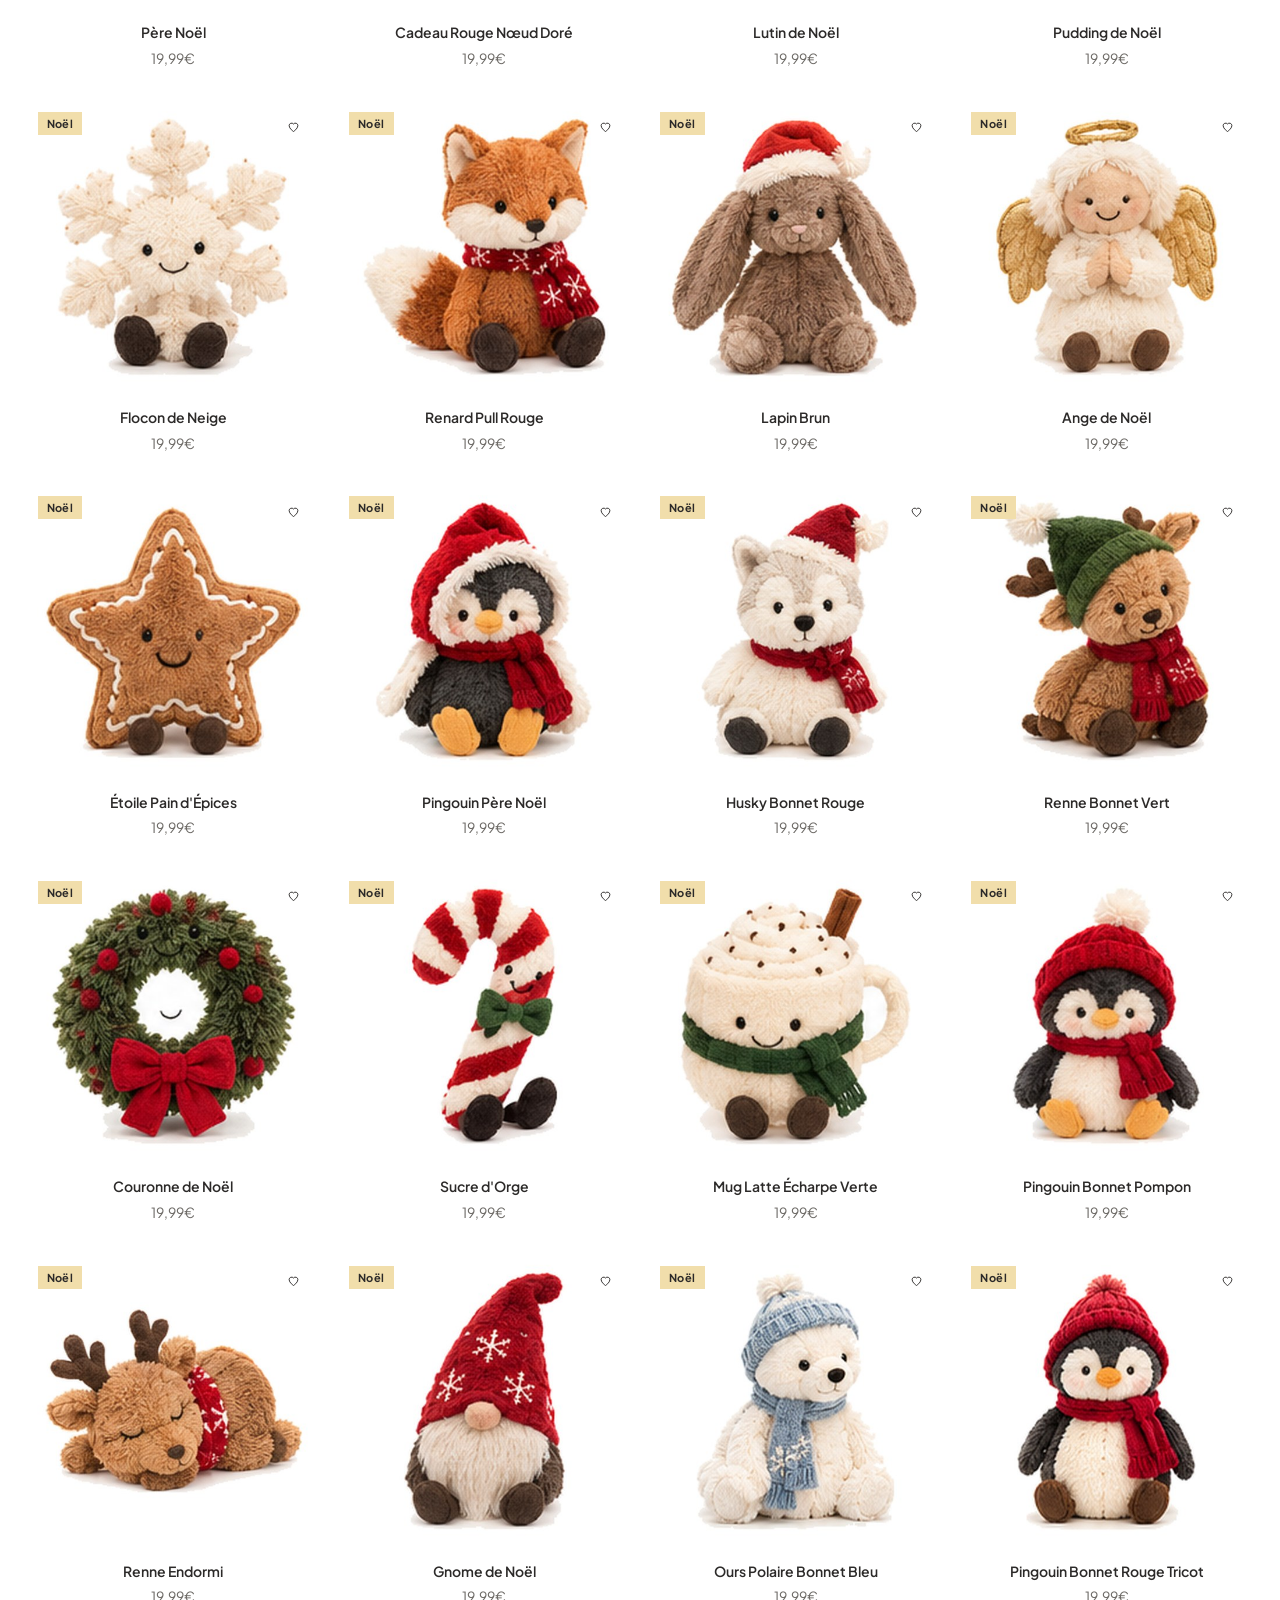
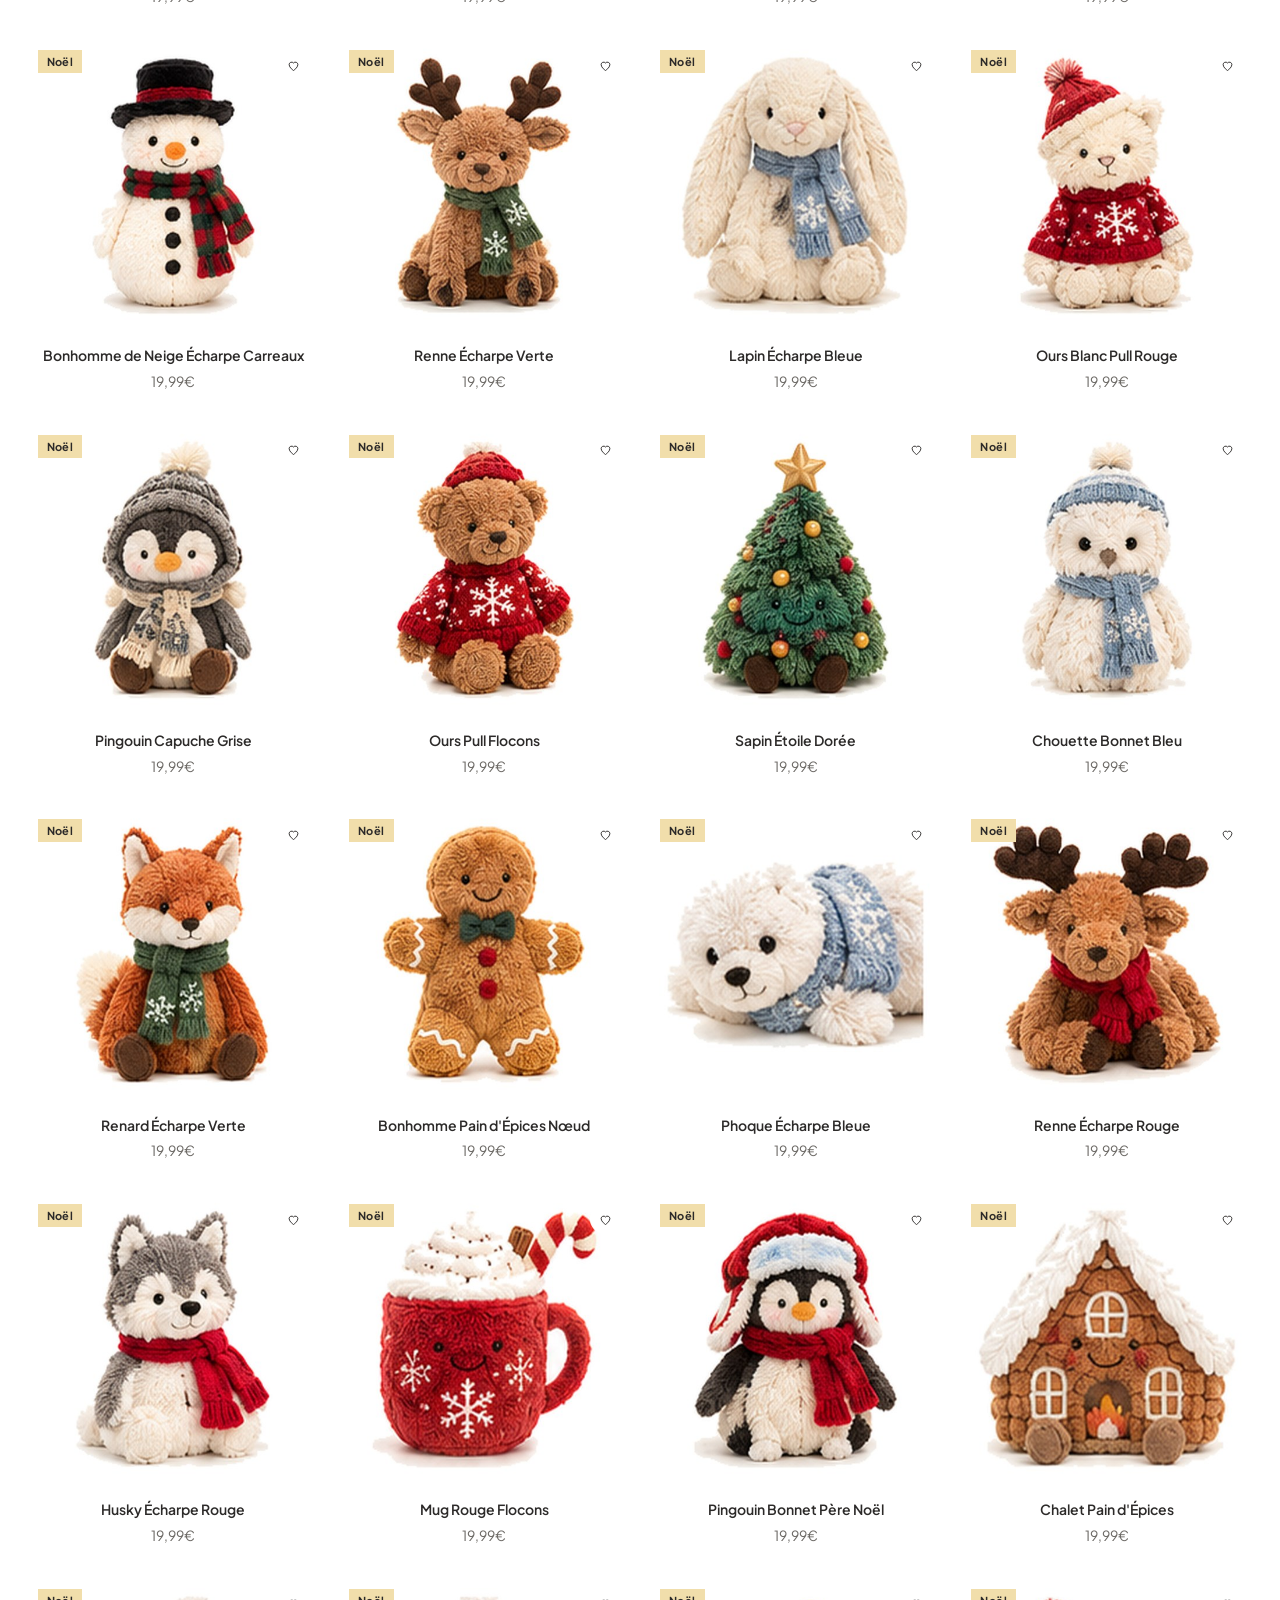
==== commit eb895756: "Transforme la mention publicite en fenetre centree a l'arrivee La barre fine sous la banniere promo " ====
--- a/category.html
+++ b/category.html
@@ -17,25 +17,65 @@
 <div class="promo-bar">
   🚚 Livraison offerte dès 2&nbsp;&euro;&ensp;|&ensp;⚡ Expédié en 24h, livré en 3 jours &mdash; <a href="category.html?c=noel">Voir nos offres</a>
 </div>
-<div class="ads-notice" id="ads-notice" role="note" hidden>
-  <p>📢 Ce site contient de la publicité. Elle nous rémunère aussi, ce qui nous permet de proposer nos Jellypins à petits prix.</p>
-  <button type="button" class="ads-notice__close" aria-label="Fermer ce message" data-ads-close>&times;</button>
+<div class="ads-modal" id="ads-modal" hidden>
+  <div class="ads-modal__box" role="dialog" aria-modal="true" aria-labelledby="ads-modal-title" aria-describedby="ads-modal-text">
+    <button type="button" class="ads-modal__close" aria-label="Fermer" data-ads-close>&times;</button>
+    <div class="ads-modal__icon" aria-hidden="true">📢</div>
+    <h2 class="ads-modal__title" id="ads-modal-title">Petit message avant de commencer</h2>
+    <p class="ads-modal__text" id="ads-modal-text">Ce site contient de la publicité. Elle nous rémunère aussi, et c'est ce qui nous permet de proposer nos Jellypins à petits prix. Merci de votre soutien&nbsp;!</p>
+    <button type="button" class="ads-modal__ok" data-ads-close>J'ai compris</button>
+  </div>
 </div>
 <script>
-  /* Affiche la mention tant qu'elle n'a pas ete fermee. Si le stockage du
-     navigateur est indisponible, elle reste simplement visible : un message
-     de transparence ne doit jamais disparaitre par accident. */
+  /* Fenetre d'information sur la publicite : affichee a la premiere arrivee,
+     puis memorisee. Si aucun stockage n'est disponible, elle s'affiche a
+     chaque page plutot que de disparaitre par accident. */
   (function () {
-    var n = document.getElementById('ads-notice');
-    if (!n) return;
-    var KEY = 'jc_ads_notice', seen = false;
-    try { seen = localStorage.getItem(KEY) === '1'; } catch (e) {}
-    if (!seen) n.hidden = false;
-    var b = n.querySelector('[data-ads-close]');
-    if (b) b.addEventListener('click', function () {
-      n.hidden = true;
-      try { localStorage.setItem(KEY, '1'); } catch (e) {}
-    });
+    var m = document.getElementById('ads-modal');
+    if (!m) return;
+    var KEY = 'jc_ads_popup', seen = false;
+    function store(kind) { try { return window[kind]; } catch (e) { return null; } }
+    function read() {
+      var a = store('localStorage'), b = store('sessionStorage');
+      try { if (a && a.getItem(KEY) === '1') return true; } catch (e) {}
+      try { if (b && b.getItem(KEY) === '1') return true; } catch (e) {}
+      return false;
+    }
+    function write() {
+      var done = false;
+      try { var a = store('localStorage'); if (a) { a.setItem(KEY, '1'); done = true; } } catch (e) {}
+      if (!done) { try { var b = store('sessionStorage'); if (b) b.setItem(KEY, '1'); } catch (e) {} }
+    }
+    if (read()) return;
+
+    var root = document.documentElement, prevOverflow = root.style.overflow;
+    var buttons = m.querySelectorAll('[data-ads-close]');
+    var previous = document.activeElement;
+    var ok = m.querySelector('.ads-modal__ok');
+
+    function close() {
+      m.hidden = true;
+      root.style.overflow = prevOverflow;
+      document.removeEventListener('keydown', onKey, true);
+      write();
+      if (previous && previous.focus) { try { previous.focus(); } catch (e) {} }
+    }
+    function onKey(e) {
+      if (e.key === 'Escape') { e.preventDefault(); close(); return; }
+      if (e.key !== 'Tab') return;
+      /* focus piege dans la fenetre : seulement la croix et le bouton */
+      var first = buttons[0], last = buttons[buttons.length - 1];
+      if (e.shiftKey && document.activeElement === first) { e.preventDefault(); last.focus(); }
+      else if (!e.shiftKey && document.activeElement === last) { e.preventDefault(); first.focus(); }
+    }
+
+    for (var i = 0; i < buttons.length; i++) buttons[i].addEventListener('click', close);
+    m.addEventListener('click', function (e) { if (e.target === m) close(); });
+    document.addEventListener('keydown', onKey, true);
+
+    m.hidden = false;
+    root.style.overflow = 'hidden';
+    if (ok) ok.focus();
   })();
 </script>
 
--- a/styles.css
+++ b/styles.css
@@ -64,21 +64,39 @@
 }
 .promo-bar a{text-decoration:underline;text-underline-offset:3px}
 
-/* Mention de transparence sur la publicite ---------------------------------
-   Barre fine sous la banniere promo, fermable. Affichee a la premiere
-   arrivee seulement (voir le petit script juste apres le balisage). */
-.ads-notice{
-  position:relative;display:flex;align-items:center;justify-content:center;
-  padding:9px 46px 9px 20px;
-  background:var(--cream-light);border-bottom:1px solid var(--line);
-  color:var(--ink);font-size:12.5px;line-height:1.45;text-align:center;
-}
-.ads-notice p{margin:0;max-width:880px}
-.ads-notice__close{
-  position:absolute;right:8px;top:50%;transform:translateY(-50%);
-  width:32px;height:32px;font-size:22px;line-height:1;color:var(--grey);
-}
-.ads-notice__close:hover{color:var(--ink)}
+/* Fenetre d'information sur la publicite ------------------------------------
+   Affichee des l'arrivee, centree, sur un fond assombri. Se ferme par le
+   bouton, la croix, la touche Echap ou un clic sur le fond. Au-dessus de
+   toutes les autres couches (le plus haut z-index existant est 1000). */
+.ads-modal{
+  position:fixed;inset:0;z-index:1100;
+  display:flex;align-items:center;justify-content:center;padding:20px;
+  background:rgba(44,42,41,.64);
+  animation:ads-fade .22s ease-out;
+}
+.ads-modal__box{
+  position:relative;width:100%;max-width:440px;
+  padding:34px 28px 26px;background:#fff;text-align:center;
+  box-shadow:0 24px 60px rgba(0,0,0,.30);
+  animation:ads-pop .26s ease-out;
+}
+.ads-modal__icon{font-size:36px;line-height:1;margin-bottom:12px}
+.ads-modal__title{margin:0 0 12px;font-size:21px;font-weight:700;line-height:1.25;color:var(--burgundy)}
+.ads-modal__text{margin:0 0 24px;font-size:15px;line-height:1.6;color:var(--ink)}
+.ads-modal__ok{
+  display:block;width:100%;padding:14px 20px;
+  font-size:16px;font-weight:600;color:#fff;background:var(--burgundy);
+}
+.ads-modal__ok:hover{filter:brightness(1.12)}
+.ads-modal__close{
+  position:absolute;top:8px;right:10px;width:38px;height:38px;
+  font-size:27px;line-height:1;color:var(--grey);
+}
+.ads-modal__close:hover{color:var(--ink)}
+.ads-modal__ok:focus-visible,.ads-modal__close:focus-visible{outline:2px solid var(--burgundy);outline-offset:2px}
+@keyframes ads-fade{from{opacity:0}to{opacity:1}}
+@keyframes ads-pop{from{opacity:0;transform:translateY(10px) scale(.97)}to{opacity:1;transform:none}}
+@media (prefers-reduced-motion:reduce){.ads-modal,.ads-modal__box{animation:none}}
 
 /* ==========================================================================
    En-tete
